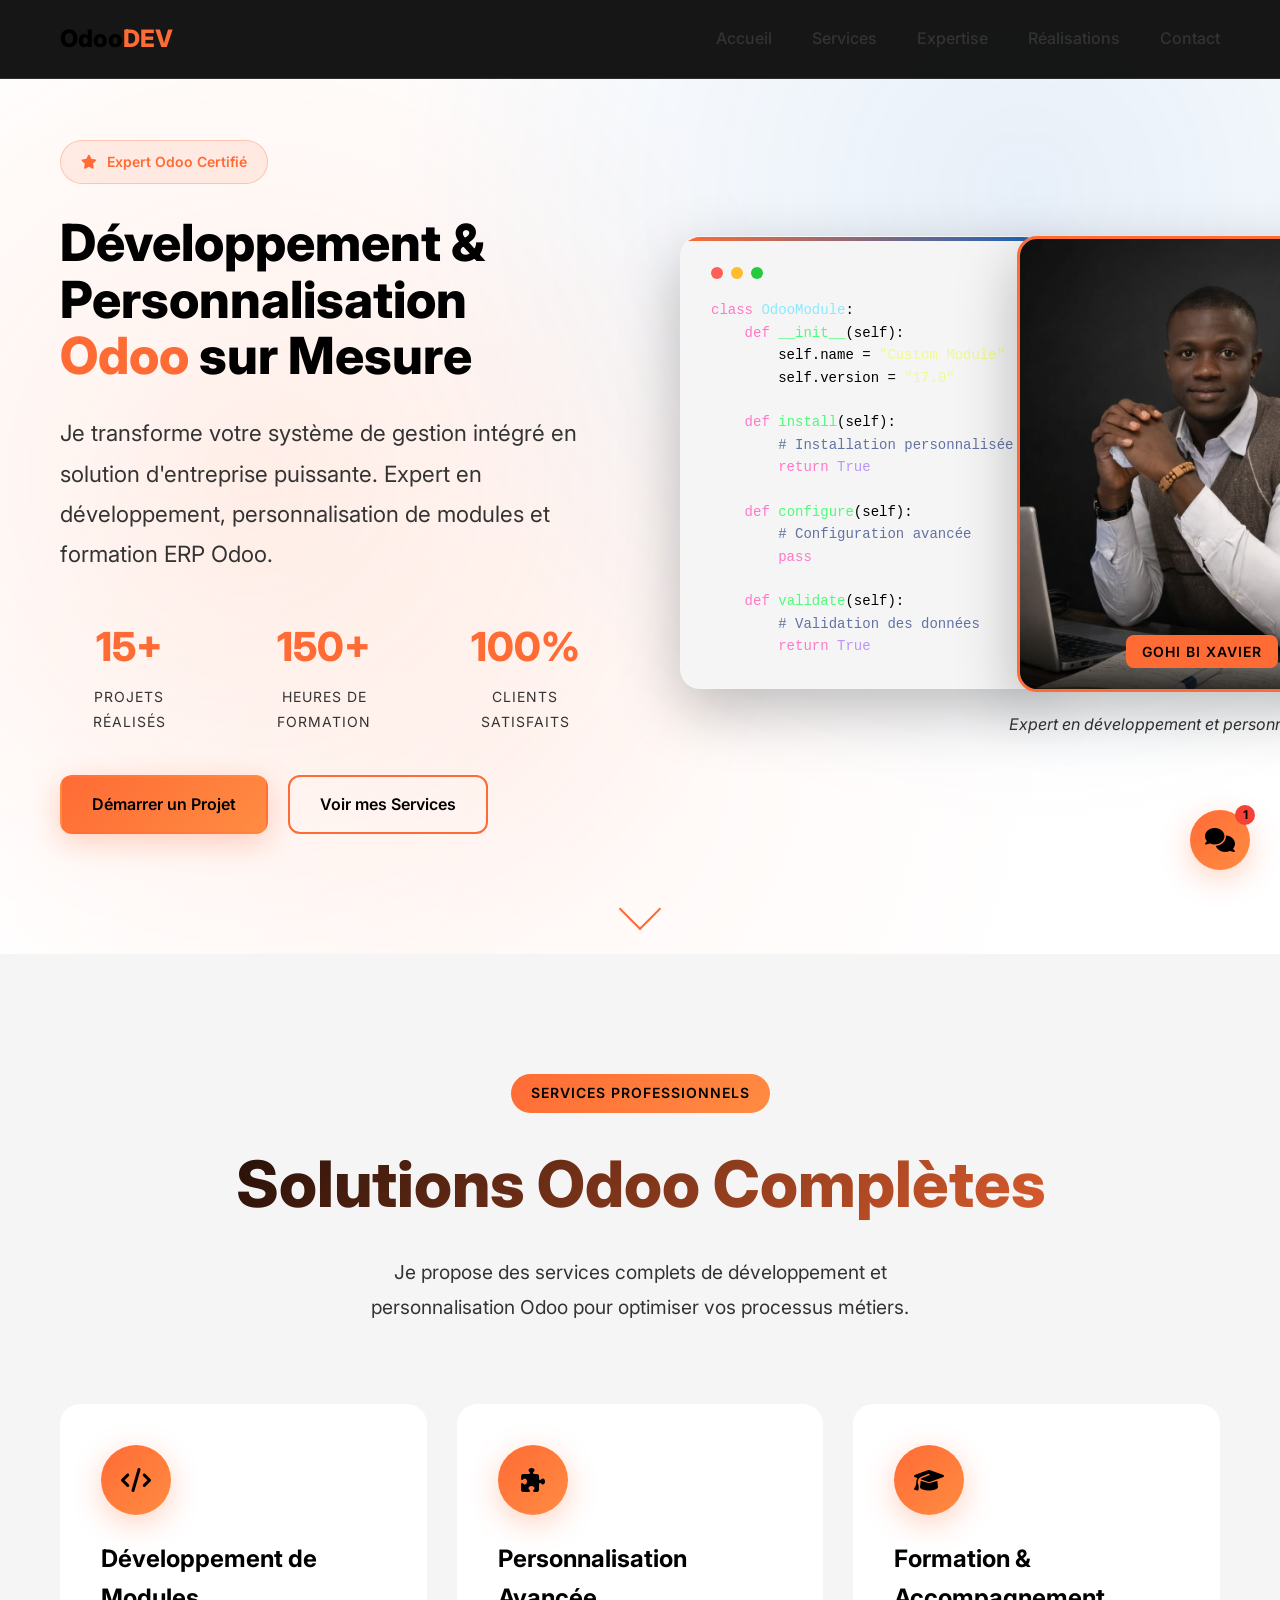
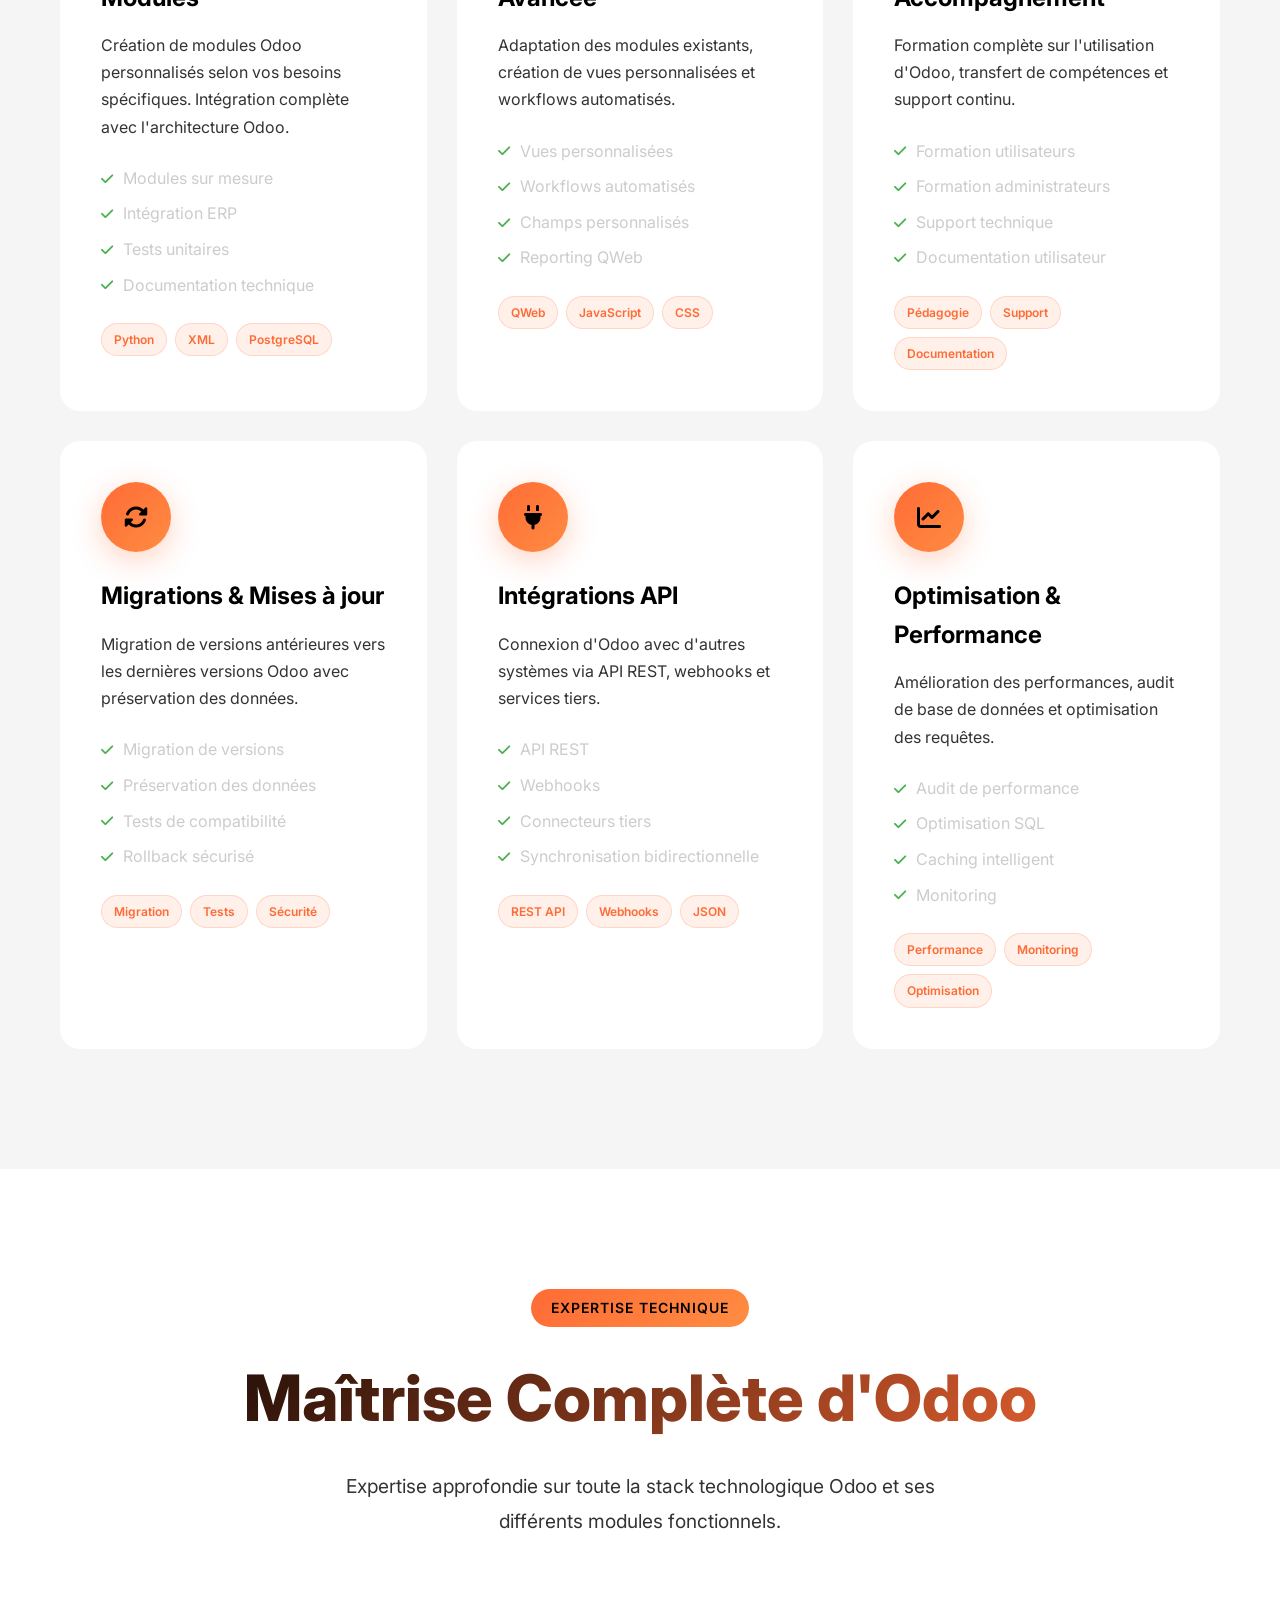
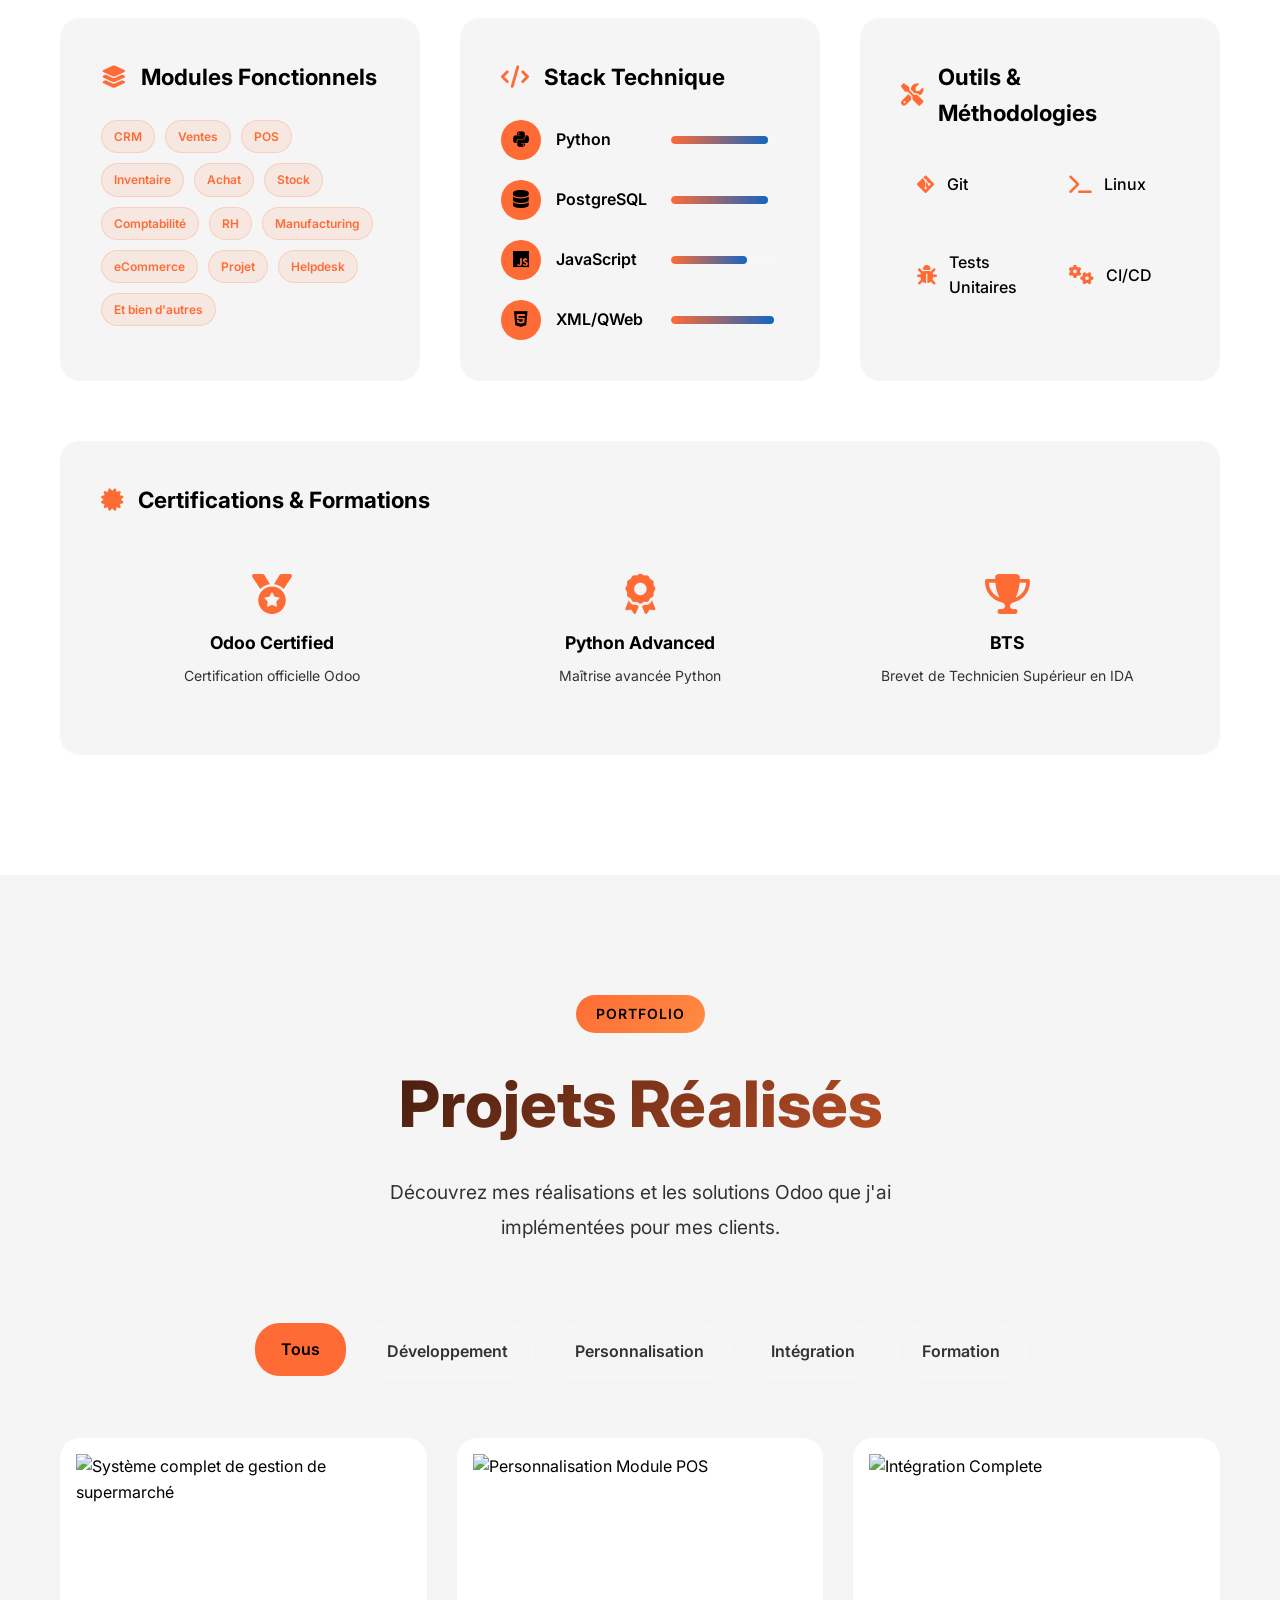
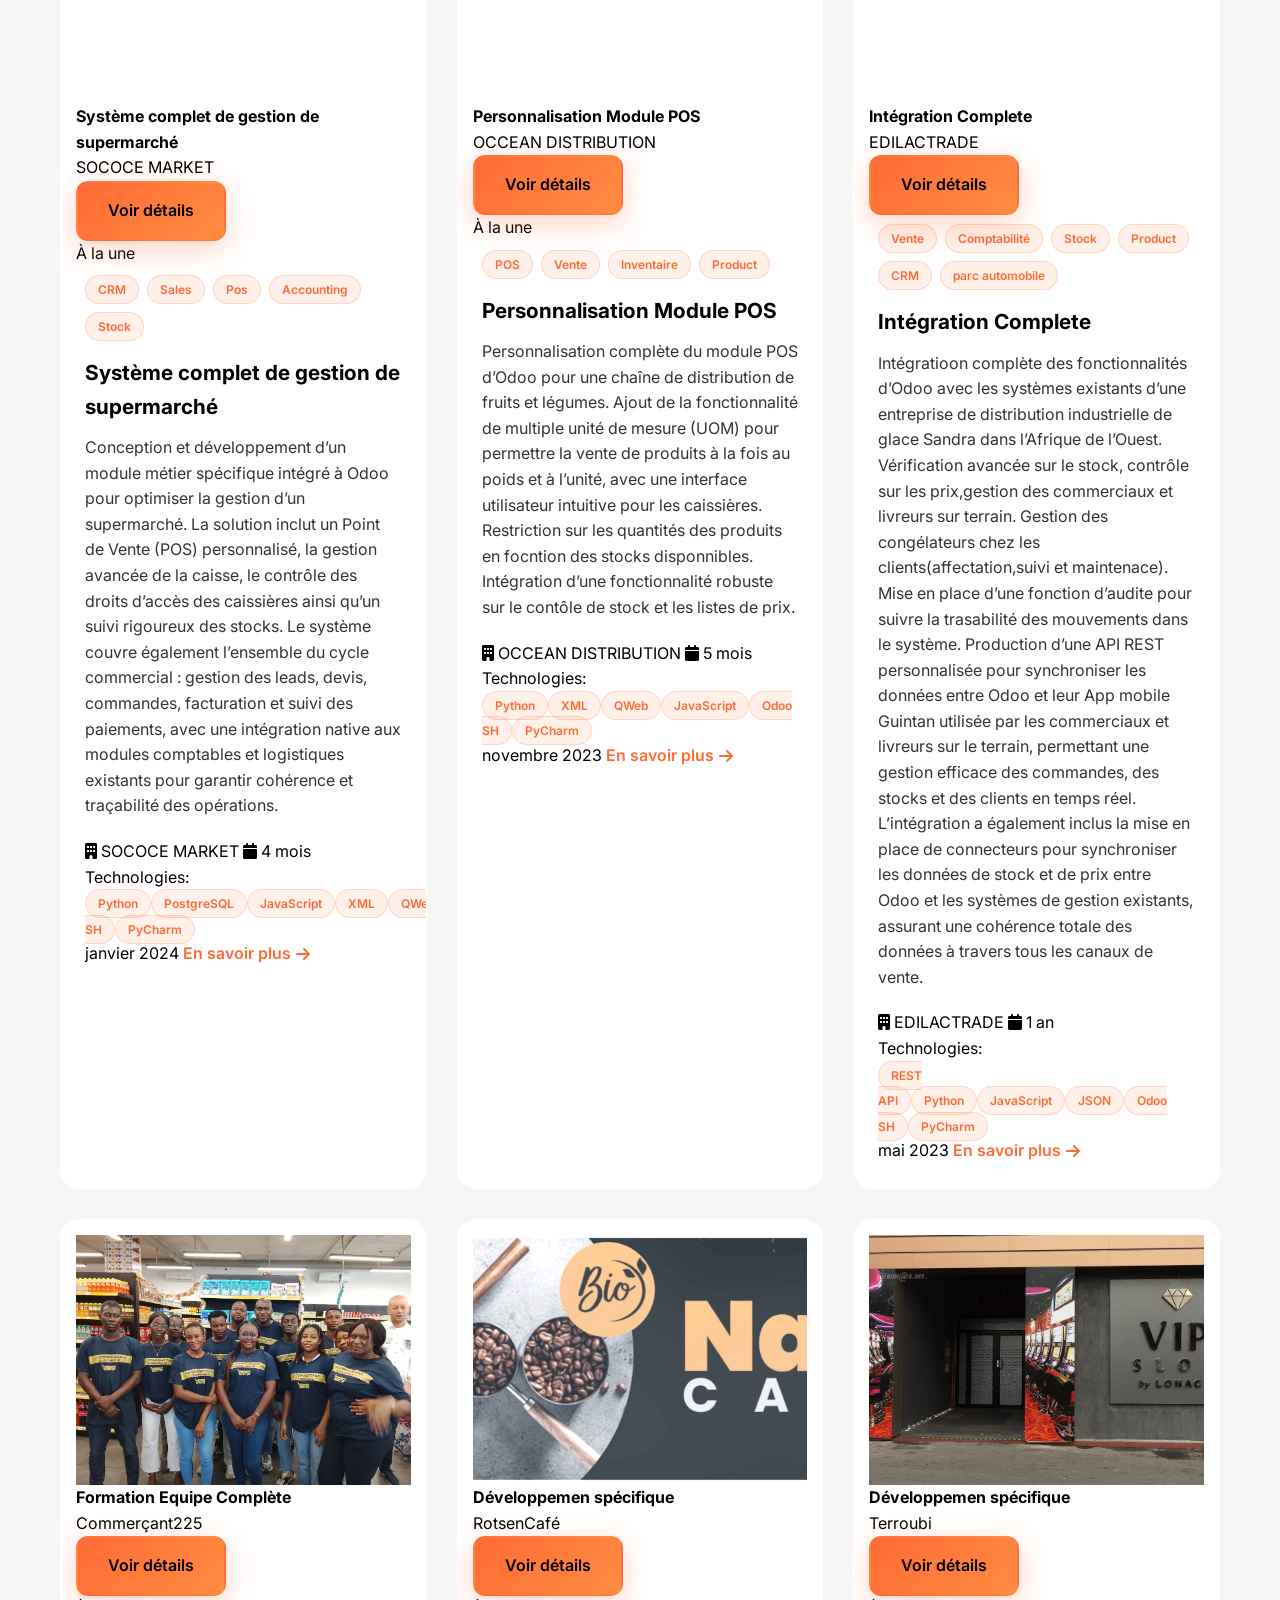
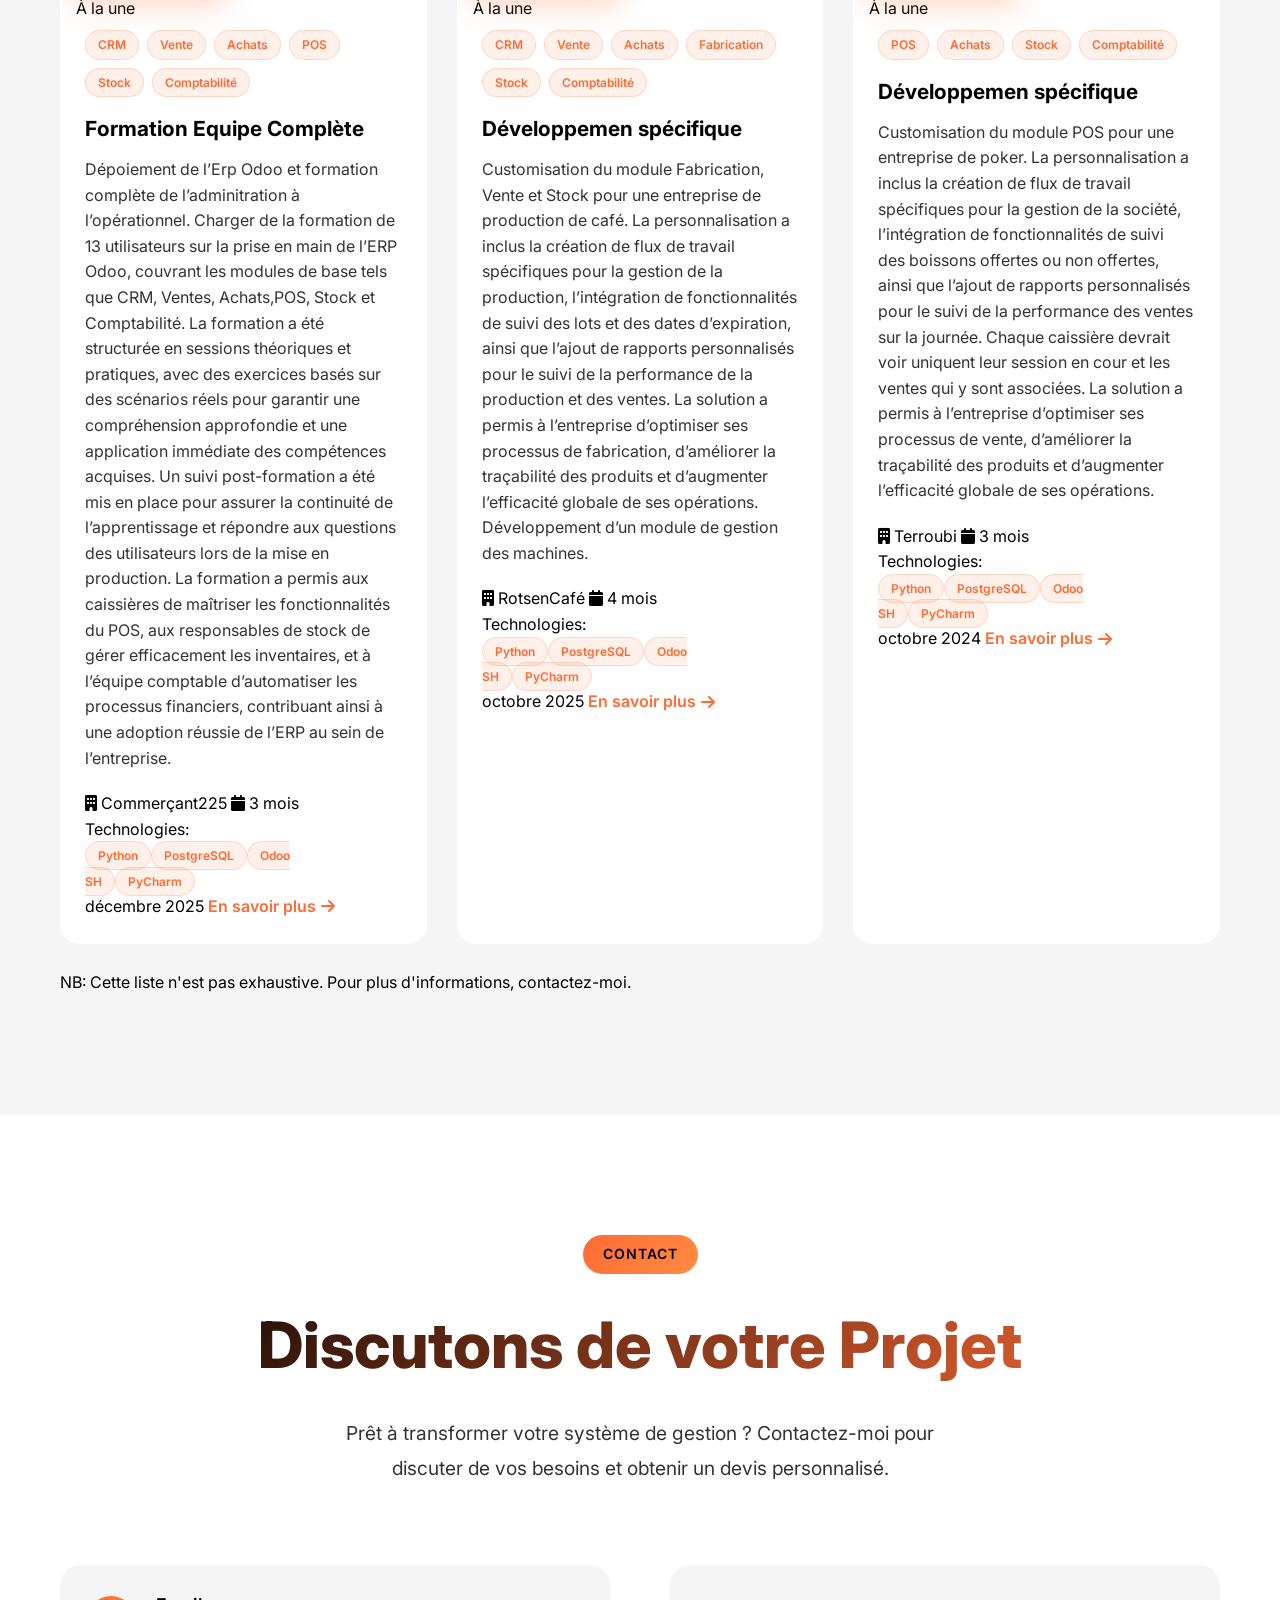
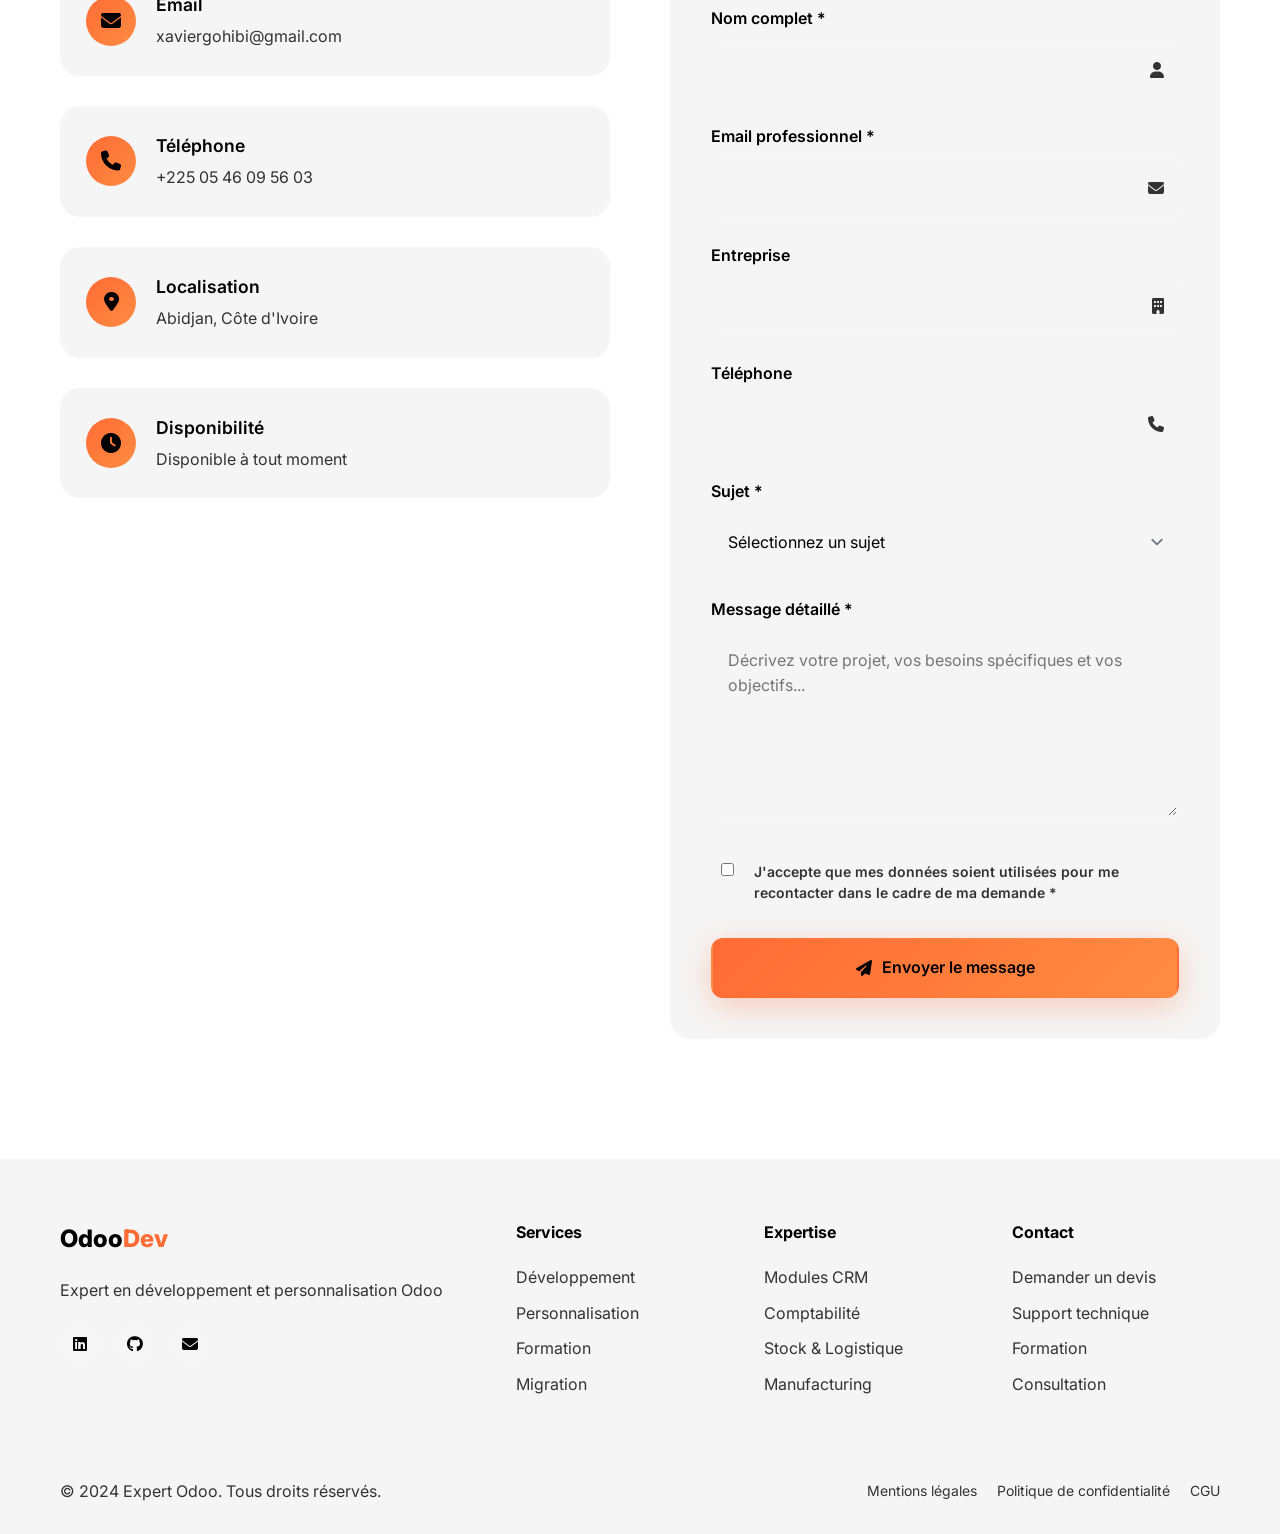
==== index.html @ 455f4dcf "dépôt" ====
<!DOCTYPE html>
<html lang="fr">
<head>
    <meta charset="UTF-8">
    <meta name="viewport" content="width=device-width, initial-scale=1.0">
    <title>Expert Odoo - Développement & Formation ERP</title>
    <meta name="description" content="Expert développement Odoo, personnalisation de modules, formation ERP. Solutions sur mesure pour optimiser votre système de gestion intégré.">
    <meta name="keywords" content="Odoo, ERP, développement, personnalisation, formation, consultant Odoo">
    <meta name="author" content="Votre Nom - Expert Odoo">
   
    
    <!-- Open Graph Meta Tags -->
    <meta property="og:title" content="Expert Odoo - Développement & Formation ERP">
    <meta property="og:description" content="Solutions Odoo sur mesure : développement, personnalisation et formation ERP">
    <meta property="og:type" content="website">
    
    <!-- Fonts -->
    <link href="https://fonts.googleapis.com/css2?family=Inter:wght@300;400;500;600;700;800&display=swap" rel="stylesheet">
    <link rel="stylesheet" href="https://cdnjs.cloudflare.com/ajax/libs/font-awesome/6.4.0/css/all.min.css">
    
    <!-- CSS -->
    <link rel="stylesheet" href="css/style.css">
    <link rel="stylesheet" href="css/responsive.css">
</head>
<body>
    <!-- Navigation -->
    <nav class="navbar" id="navbar">
        <div class="nav-container">
            <div class="nav-logo">
                <h2>Odoo<span class="highlight">DEV</span></h2>
            </div>
            <div class="nav-menu" id="nav-menu">
                <a href="#accueil" class="nav-link">Accueil</a>
                <a href="#services" class="nav-link">Services</a>
                <a href="#expertise" class="nav-link">Expertise</a>
                <a href="#portfolio" class="nav-link">Réalisations</a>
                <a href="#contact" class="nav-link">Contact</a>
            </div>
            <div class="nav-toggle" id="nav-toggle">
                <span class="bar"></span>
                <span class="bar"></span>
                <span class="bar"></span>
            </div>
        </div>
    </nav>

    <!-- Hero Section -->
    <section id="accueil" class="hero">
        <div class="hero-container">
            <div class="hero-content">
                <div class="hero-badge">
                    <i class="fas fa-star"></i>
                    <span>Expert Odoo Certifié</span>
                </div>
                <h1 class="hero-title">
                    Développement & Personnalisation
                    <span class="highlight">Odoo</span> sur Mesure
                </h1>
                <p class="hero-description">
                    Je transforme votre système de gestion intégré en solution d'entreprise puissante. 
                    Expert en développement, personnalisation de modules et formation ERP Odoo.
                </p>
                <div class="hero-stats">
                    <div class="stat">
                        <span class="stat-number">15+</span>
                        <span class="stat-label">Projets Réalisés</span>
                    </div>
                    <div class="stat">
                        <span class="stat-number">150+</span>
                        <span class="stat-label">Heures de Formation</span>
                    </div>
                    <div class="stat">
                        <span class="stat-number">100%</span>
                        <span class="stat-label">Clients Satisfaits</span>
                    </div>
                </div>
                <div class="hero-buttons">
                    <a href="#contact" class="btn btn-primary">Démarrer un Projet</a>
                    <a href="#services" class="btn btn-secondary">Voir mes Services</a>
                </div>
            </div>
            <div class="hero-visual">
                <div class="code-photo-container">
                    <!-- Bloc de code original -->
                    <div class="code-animation">
                        <div class="code-block">
                            <div class="code-header">
                                <span class="code-dot red"></span>
                                <span class="code-dot yellow"></span>
                                <span class="code-dot green"></span>
                            </div>
                            <div class="code-content">
                                <pre><code><span class="code-keyword">class</span> <span class="code-class">OdooModule</span>:
    <span class="code-keyword">def</span> <span class="code-function">__init__</span>(self):
        self.name = <span class="code-string">"Custom Module"</span>
        self.version = <span class="code-string">"17.0"</span>
    
    <span class="code-keyword">def</span> <span class="code-function">install</span>(self):
        <span class="code-comment"># Installation personnalisée</span>
        <span class="code-keyword">return</span> <span class="code-boolean">True</span>
    
    <span class="code-keyword">def</span> <span class="code-function">configure</span>(self):
        <span class="code-comment"># Configuration avancée</span>
        <span class="code-keyword">pass</span>
    
    <span class="code-keyword">def</span> <span class="code-function">validate</span>(self):
        <span class="code-comment"># Validation des données</span>
        <span class="code-keyword">return</span> <span class="code-boolean">True</span></code></pre>
                            </div>
                        </div>
                    </div>
                    
                    <!-- Photo de profil à côté -->
                    <div class="profile-photo-container">
                        <div class="profile-photo">
                            <img src="images/image_acceuil.jpeg" alt="Photo de Profil" class="profile-image">
                            <!--<iframe src="images/KD.jpg" class="profile-image" frameborder="0"></iframe> -->
                            <div class="photo-overlay">
                                <span class="photo-badge">GOHI BI XAVIER</span>
                            </div>
                        </div>
                        <div class="photo-caption">
                            <p>Expert en développement et personnalisation Odoo</p>
                        </div>
                    </div>
                </div>
            </div>
        </div>
        <div class="scroll-indicator">
            <div class="scroll-arrow"></div>
        </div>
    </section>

    <!-- Services Section -->
    <section id="services" class="services">
        <div class="container">
            <div class="section-header">
                <span class="section-badge">Services Professionnels</span>
                <h2 class="section-title">Solutions Odoo Complètes</h2>
                <p class="section-description">
                    Je propose des services complets de développement et personnalisation Odoo 
                    pour optimiser vos processus métiers.
                </p>
            </div>
            <div class="services-grid">
                <div class="service-card">
                    <div class="service-icon">
                        <i class="fas fa-code"></i>
                    </div>
                    <h3>Développement de Modules</h3>
                    <p>Création de modules Odoo personnalisés selon vos besoins spécifiques. Intégration complète avec l'architecture Odoo.</p>
                    <ul class="service-features">
                        <li><i class="fas fa-check"></i>Modules sur mesure</li>
                        <li><i class="fas fa-check"></i>Intégration ERP</li>
                        <li><i class="fas fa-check"></i>Tests unitaires</li>
                        <li><i class="fas fa-check"></i>Documentation technique</li>
                    </ul>
                    <div class="service-tech">
                        <span class="tech-tag">Python</span>
                        <span class="tech-tag">XML</span>
                        <span class="tech-tag">PostgreSQL</span>
                    </div>
                </div>

                <div class="service-card">
                    <div class="service-icon">
                        <i class="fas fa-puzzle-piece"></i>
                    </div>
                    <h3>Personnalisation Avancée</h3>
                    <p>Adaptation des modules existants, création de vues personnalisées et workflows automatisés.</p>
                    <ul class="service-features">
                        <li><i class="fas fa-check"></i>Vues personnalisées</li>
                        <li><i class="fas fa-check"></i>Workflows automatisés</li>
                        <li><i class="fas fa-check"></i>Champs personnalisés</li>
                        <li><i class="fas fa-check"></i>Reporting QWeb</li>
                    </ul>
                    <div class="service-tech">
                        <span class="tech-tag">QWeb</span>
                        <span class="tech-tag">JavaScript</span>
                        <span class="tech-tag">CSS</span>
                    </div>
                </div>

                <div class="service-card">
                    <div class="service-icon">
                        <i class="fas fa-graduation-cap"></i>
                    </div>
                    <h3>Formation & Accompagnement</h3>
                    <p>Formation complète sur l'utilisation d'Odoo, transfert de compétences et support continu.</p>
                    <ul class="service-features">
                        <li><i class="fas fa-check"></i>Formation utilisateurs</li>
                        <li><i class="fas fa-check"></i>Formation administrateurs</li>
                        <li><i class="fas fa-check"></i>Support technique</li>
                        <li><i class="fas fa-check"></i>Documentation utilisateur</li>
                    </ul>
                    <div class="service-tech">
                        <span class="tech-tag">Pédagogie</span>
                        <span class="tech-tag">Support</span>
                        <span class="tech-tag">Documentation</span>
                    </div>
                </div>

                <div class="service-card">
                    <div class="service-icon">
                        <i class="fas fa-sync-alt"></i>
                    </div>
                    <h3>Migrations & Mises à jour</h3>
                    <p>Migration de versions antérieures vers les dernières versions Odoo avec préservation des données.</p>
                    <ul class="service-features">
                        <li><i class="fas fa-check"></i>Migration de versions</li>
                        <li><i class="fas fa-check"></i>Préservation des données</li>
                        <li><i class="fas fa-check"></i>Tests de compatibilité</li>
                        <li><i class="fas fa-check"></i>Rollback sécurisé</li>
                    </ul>
                    <div class="service-tech">
                        <span class="tech-tag">Migration</span>
                        <span class="tech-tag">Tests</span>
                        <span class="tech-tag">Sécurité</span>
                    </div>
                </div>

                <div class="service-card">
                    <div class="service-icon">
                        <i class="fas fa-plug"></i>
                    </div>
                    <h3>Intégrations API</h3>
                    <p>Connexion d'Odoo avec d'autres systèmes via API REST, webhooks et services tiers.</p>
                    <ul class="service-features">
                        <li><i class="fas fa-check"></i>API REST</li>
                        <li><i class="fas fa-check"></i>Webhooks</li>
                        <li><i class="fas fa-check"></i>Connecteurs tiers</li>
                        <li><i class="fas fa-check"></i>Synchronisation bidirectionnelle</li>
                    </ul>
                    <div class="service-tech">
                        <span class="tech-tag">REST API</span>
                        <span class="tech-tag">Webhooks</span>
                        <span class="tech-tag">JSON</span>
                    </div>
                </div>

                <div class="service-card">
                    <div class="service-icon">
                        <i class="fas fa-chart-line"></i>
                    </div>
                    <h3>Optimisation & Performance</h3>
                    <p>Amélioration des performances, audit de base de données et optimisation des requêtes.</p>
                    <ul class="service-features">
                        <li><i class="fas fa-check"></i>Audit de performance</li>
                        <li><i class="fas fa-check"></i>Optimisation SQL</li>
                        <li><i class="fas fa-check"></i>Caching intelligent</li>
                        <li><i class="fas fa-check"></i>Monitoring</li>
                    </ul>
                    <div class="service-tech">
                        <span class="tech-tag">Performance</span>
                        <span class="tech-tag">Monitoring</span>
                        <span class="tech-tag">Optimisation</span>
                    </div>
                </div>
            </div>
        </div>
    </section>

    <!-- Expertise Section -->
    <section id="expertise" class="expertise">
        <div class="container">
            <div class="section-header">
                <span class="section-badge">Expertise Technique</span>
                <h2 class="section-title">Maîtrise Complète d'Odoo</h2>
                <p class="section-description">
                    Expertise approfondie sur toute la stack technologique Odoo 
                    et ses différents modules fonctionnels.
                </p>
            </div>
            <div class="expertise-content">
                <div class="expertise-categories">
                    <div class="expertise-category">
                        <h3><i class="fas fa-layer-group"></i> Modules Fonctionnels</h3>
                        <div class="module-tags">
                            <span class="module-tag">CRM</span>
                            <span class="module-tag">Ventes</span>
                            <spaan class="module-tag">POS</spaan>
                            <spaan class="module-tag">Inventaire</spaan>
                            <span class="module-tag">Achat</span>
                            <span class="module-tag">Stock</span>
                            <span class="module-tag">Comptabilité</span>
                            <span class="module-tag">RH</span>
                            <span class="module-tag">Manufacturing</span>
                            <span class="module-tag">eCommerce</span>
                            <span class="module-tag">Projet</span>
                            <span class="module-tag">Helpdesk</span>
                            <span class="module-tag">Et bien d'autres</span>
                        </div>
                    </div>

                    <div class="expertise-category">
                        <h3><i class="fas fa-code"></i> Stack Technique</h3>
                        <div class="tech-grid">
                            <div class="tech-item">
                                <i class="fab fa-python"></i>
                                <span>Python</span>
                                <div class="skill-bar">
                                    <div class="skill-progress" style="width: 90%"></div>
                                </div>
                            </div>
                            <div class="tech-item">
                                <i class="fas fa-database"></i>
                                <span>PostgreSQL</span>
                                <div class="skill-bar">
                                    <div class="skill-progress" style="width: 90%"></div>
                                </div>
                            </div>
                            <div class="tech-item">
                                <i class="fab fa-js"></i>
                                <span>JavaScript</span>
                                <div class="skill-bar">
                                    <div class="skill-progress" style="width: 70%"></div>
                                </div>
                            </div>
                            <div class="tech-item">
                                <i class="fab fa-html5"></i>
                                <span>XML/QWeb</span>
                                <div class="skill-bar">
                                    <div class="skill-progress" style="width: 95%"></div>
                                </div>
                            </div>
                        </div>
                    </div>

                    <div class="expertise-category">
                        <h3><i class="fas fa-tools"></i> Outils & Méthodologies</h3>
                        <div class="tools-grid">
                            <div class="tool-item">
                                <i class="fab fa-git-alt"></i>
                                <span>Git</span>
                            </div>
                            <div class="tool-item">
                                <i class="fas fa-terminal"></i>
                                <span>Linux</span>
                            </div>
                            <div class="tool-item">
                                <i class="fas fa-bug"></i>
                                <span>Tests Unitaires</span>
                            </div>
                            <div class="tool-item">
                                <i class="fas fa-cogs"></i>
                                <span>CI/CD</span>
                            </div>
                        </div>
                    </div>
                </div>

                <div class="certifications">
                    <h3><i class="fas fa-certificate"></i> Certifications & Formations</h3>
                    <div class="cert-grid">
                        <div class="cert-item">
                            <i class="fas fa-medal"></i>
                            <h4>Odoo Certified</h4>
                            <p>Certification officielle Odoo</p>
                        </div>
                        <div class="cert-item">
                            <i class="fas fa-award"></i>
                            <h4>Python Advanced</h4>
                            <p>Maîtrise avancée Python</p>
                        </div>
                        <div class="cert-item">
                            <i class="fas fa-trophy"></i>
                            <h4>BTS</h4>
                            <p>Brevet de Technicien Supérieur en IDA</p>
                        </div>
                    </div>
                </div>
            </div>
        </div>
    </section>

    <!-- Portfolio Section -->
    <section id="portfolio" class="portfolio">
        <div class="container">
            <div class="section-header">
                <span class="section-badge">Portfolio</span>
                <h2 class="section-title">Projets Réalisés</h2>
                <p class="section-description">
                    Découvrez mes réalisations et les solutions Odoo que j'ai 
                    implémentées pour mes clients.
                </p>
            </div>
            <div class="portfolio-filters">
                <button class="filter-btn active" data-filter="all">Tous</button>
                <button class="filter-btn" data-filter="development">Développement</button>
                <button class="filter-btn" data-filter="customization">Personnalisation</button>
                <button class="filter-btn" data-filter="integration">Intégration</button>
                <button class="filter-btn" data-filter="training">Formation</button>
            </div>
            <div class="portfolio-grid" id="portfolio-grid">
                <!-- Portfolio items will be populated by JavaScript -->
            </div> <br>
            <span >NB: Cette liste n'est pas exhaustive. Pour plus d'informations, contactez-moi.</span>
        </div>
        
    </section>

    <!-- Contact Section -->
    <section id="contact" class="contact">
        <div class="container">
            <div class="section-header">
                <span class="section-badge">Contact</span>
                <h2 class="section-title">Discutons de votre Projet</h2>
                <p class="section-description">
                    Prêt à transformer votre système de gestion ? Contactez-moi pour 
                    discuter de vos besoins et obtenir un devis personnalisé.
                </p>
            </div>
            <div class="contact-content">
                <div class="contact-info">
                    <div class="contact-item">
                        <div class="contact-icon">
                            <i class="fas fa-envelope"></i>
                        </div>
                        <div class="contact-details">
                            <h3>Email</h3>
                            <p>xaviergohibi@gmail.com</p>
                        </div>
                    </div>
                    <div class="contact-item">
                        <div class="contact-icon">
                            <i class="fas fa-phone"></i>
                        </div>
                        <div class="contact-details">
                            <h3>Téléphone</h3>
                            <p>+225 05 46 09 56 03</p>
                        </div>
                    </div>
                    <div class="contact-item">
                        <div class="contact-icon">
                            <i class="fas fa-map-marker-alt"></i>
                        </div>
                        <div class="contact-details">
                            <h3>Localisation</h3>
                            <p>Abidjan, Côte d'Ivoire</p>
                        </div>
                    </div>
                    <div class="contact-item">
                        <div class="contact-icon">
                            <i class="fas fa-clock"></i>
                        </div>
                        <div class="contact-details">
                            <h3>Disponibilité</h3>
                            <p>Disponible à tout moment</p>
                        </div>
                    </div>
                </div>
                <form class="contact-form" id="contact-form" >
                    <input type="hidden" name="access_key" value="84d40f6d-2b4d-42a9-953c-82431c3fdbb4">
                    <!-- Anti-spam (honeypot) -->
                    <!-- <input type="checkbox" name="botcheck" class="hidden" style="display: none;">
                    <input type="hidden" name="honeypot" style="display: none;"> -->
                    
                    <!-- Redirection après envoi (optionnel) -->
                    <!-- <input type="hidden" name="redirect" value="http://127.0.0.1:5500/portfolio_odoo_dev/index.html#"> -->
                    
                    <!-- Pour recevoir une copie (optionnel) -->
                    <!-- <input type="hidden" name="cc" value="xaviergohibi@gmail.com"> -->
                    
                    <!-- Pour avoir un reply-to avec l'email du contact -->
                    <input type="hidden" name="replyto" value="email">
                    <div class="form-group">
                        <label for="name">Nom complet *</label>
                        <input type="text" id="name" name="name" required>
                    </div>
                    <div class="form-group">
                        <label for="email">Email professionnel *</label>
                        <input type="email" id="email" name="email" required>
                    </div>
                    <div class="form-group">
                        <label for="company">Entreprise</label>
                        <input type="text" id="company" name="company">
                    </div>
                    <div class="form-group">
                        <label for="phone">Téléphone</label>
                        <input type="tel" id="phone" name="phone">
                    </div>
                    <div class="form-group">
                        <label for="subject">Sujet *</label>
                        <select id="subject" name="subject" required>
                            <option value="">Sélectionnez un sujet</option>
                            <option value="development">Développement de module</option>
                            <option value="customization">Personnalisation</option>
                            <option value="training">Formation</option>
                            <option value="consultation">Consultation</option>
                            <option value="other">Autre</option>
                        </select>
                    </div>
                    <div class="form-group full-width">
                        <label for="message">Message détaillé *</label>
                        <textarea id="message" name="message" rows="6" required placeholder="Décrivez votre projet, vos besoins spécifiques et vos objectifs..."></textarea>
                    </div>
                    <div class="form-group full-width">
                        <label class="checkbox-container">
                            <input type="checkbox" id="consent" name="consent" required>
                            <span class="checkmark"></span>
                            J'accepte que mes données soient utilisées pour me recontacter dans le cadre de ma demande *
                        </label>
                    </div>
                    <button type="submit" class="btn btn-primary btn-full">
                        <i class="fas fa-paper-plane"></i>
                        Envoyer le message
                    </button>
                </form>
            </div>
        </div>
    </section>

    <!-- Footer -->
    <footer class="footer">
        <div class="container">
            <div class="footer-content">
                <div class="footer-section">
                    <div class="footer-logo">
                        <h3>Odoo<span class="highlight">Dev</span></h3>
                        <p>Expert en développement et personnalisation Odoo</p>
                    </div>
                    <div class="social-links">
                        <a href="https://www.linkedin.com/feed/" class="social-link" aria-label="LinkedIn">
                            <i class="fab fa-linkedin"></i>
                        </a>
                        <a href="#" class="social-link" aria-label="GitHub">
                            <i class="fab fa-github"></i>
                        </a>
                        <a href="mailto:xaviergohibi@gmail.com" class="social-link" aria-label="Email">
                            <i class="fas fa-envelope"></i>
                        </a>
                    </div>
                </div>
                <div class="footer-section">
                    <h4>Services</h4>
                    <ul class="footer-links">
                        <li><a href="#services">Développement</a></li>
                        <li><a href="#services">Personnalisation</a></li>
                        <li><a href="#services">Formation</a></li>
                        <li><a href="#services">Migration</a></li>
                    </ul>
                </div>
                <div class="footer-section">
                    <h4>Expertise</h4>
                    <ul class="footer-links">
                        <li><a href="#expertise">Modules CRM</a></li>
                        <li><a href="#expertise">Comptabilité</a></li>
                        <li><a href="#expertise">Stock & Logistique</a></li>
                        <li><a href="#expertise">Manufacturing</a></li>
                    </ul>
                </div>
                <div class="footer-section">
                    <h4>Contact</h4>
                    <ul class="footer-links">
                        <li><a href="#contact">Demander un devis</a></li>
                        <li><a href="#contact">Support technique</a></li>
                        <li><a href="#contact">Formation</a></li>
                        <li><a href="#contact">Consultation</a></li>
                    </ul>
                </div>
            </div>
            <div class="footer-bottom">
                <p>&copy; 2024 Expert Odoo. Tous droits réservés.</p>
                <div class="footer-bottom-links">
                    <a href="#">Mentions légales</a>
                    <a href="#">Politique de confidentialité</a>
                    <a href="#">CGU</a>
                </div>
            </div>
        </div>
    </footer>

    <!-- Chat Widget -->
    <!-- ===== Chat Widget ===== -->
    <div class="chat-widget" id="chat-widget">
        <div class="chat-button" id="chat-button">
            <i class="fas fa-comments"></i>
            <span class="chat-notification" id="chat-notification">1</span>
        </div>
        <div class="chat-window" id="chat-window">
            <div class="chat-header">
                <div class="chat-title">
                    <i class="fas fa-headset"></i>
                    <div>
                        <h4>Expert Odoo</h4>
                        <span>En ligne</span>
                    </div>
                </div>
                <button class="chat-close" id="chat-close">
                    <i class="fas fa-times"></i>
                </button>
            </div>
            <div class="chat-body" id="chat-body">
                <div class="chat-message chat-message-bot">
                    <div class="message-avatar">
                        <i class="fas fa-robot"></i>
                    </div>
                    <div class="message-content">
                        <p>Bonjour ! 👋 Je suis Expert Odoo. Comment puis-je vous aider aujourd'hui ?</p>
                        <span class="message-time">Maintenant</span>
                    </div>
                </div>
            </div>
            <div class="chat-input-container">
                <input type="text" class="chat-input" id="chat-input" placeholder="Tapez votre message...">
                <button class="chat-send" id="chat-send">
                    <i class="fas fa-paper-plane"></i>
                </button>
            </div>
        </div>
    </div>

    <!-- ===== Project Modal ===== -->
    <div class="modal" id="project-modal">
        <div class="modal-overlay"></div>
        <div class="modal-content">
            <button class="modal-close" aria-label="Fermer">
                <i class="fas fa-times"></i>
            </button>
            <div class="modal-body">
                <!-- Content will be populated by JavaScript -->
            </div>
        </div>
    </div>

   
    

    <!-- Back to Top Button -->
    <button class="back-to-top" id="back-to-top" aria-label="Retour en haut">
        <i class="fas fa-arrow-up"></i>
    </button>

    <!-- JavaScript -->
     <script src="js/utils.js"></script>
     <script src="js/portfolio.js"></script>
     <script src="js/contact.js"></script>
     <script src="js/chat.js"></script>
</body>
</html>
---- css/style.css ----
/* ===================================
   VARIABLES & ROOT
   =================================== */

:root {
    /* Palette de couleurs demandée */
    --primary-black: #0a0a0a;
    --secondary-black: #1a1a1a;
    --tertiary-black: #2a2a2a;
    --dark-gray: #333333;
    --medium-gray: #666666;
    --light-gray: #999999;
    --lighter-gray: #cccccc;
    --white: #ffffff;
    --off-white: #f8f9fa;
    
    /* Couleurs d'accent */
    --primary-orange: #ff6b35;
    --secondary-orange: #ff8c42;
    --accent-orange: #ffa726;
    --dark-orange: #e65100;
    
    --primary-blue: #1565c0;
    --secondary-blue: #1976d2;
    --accent-blue: #2196f3;
    --dark-blue: #0d47a1;
    
    /* Couleurs fonctionnelles */
    --success: #4caf50;
    --warning: #ff9800;
    --error: #f44336;
    --info: #2196f3;
    
    /* Typographie */
    --font-primary: 'Inter', -apple-system, BlinkMacSystemFont, 'Segoe UI', Roboto, sans-serif;
    --font-mono: 'Fira Code', 'Monaco', 'Consolas', monospace;
    
    /* Dimensions */
    --container-max-width: 1200px;
    --section-padding: 120px;
    --section-padding-mobile: 80px;
    --border-radius: 12px;
    --border-radius-small: 8px;
    --border-radius-large: 20px;
    
    /* Ombres */
    --shadow-light: 0 2px 10px rgba(0, 0, 0, 0.1);
    --shadow-medium: 0 8px 30px rgba(0, 0, 0, 0.15);
    --shadow-heavy: 0 20px 60px rgba(0, 0, 0, 0.25);
    --shadow-orange: 0 8px 30px rgba(255, 107, 53, 0.3);
    --shadow-blue: 0 8px 30px rgba(21, 101, 192, 0.3);
    
    /* Transitions */
    --transition-fast: all 0.3s cubic-bezier(0.4, 0, 0.2, 1);
    --transition-medium: all 0.5s cubic-bezier(0.4, 0, 0.2, 1);
    --transition-slow: all 0.8s cubic-bezier(0.4, 0, 0.2, 1);
    
    /* Z-index */
    --z-dropdown: 1000;
    --z-sticky: 1020;
    --z-fixed: 1030;
    --z-modal-backdrop: 1040;
    --z-modal: 1050;
    --z-popover: 1060;
    --z-tooltip: 1070;
}

/* ===================================
   RESET & BASE
   =================================== */

* {
    margin: 0;
    padding: 0;
    box-sizing: border-box;
}

html {
    scroll-behavior: smooth;
    font-size: 16px;
}

body {
    font-family: var(--font-primary);
    background-color: var(--primary-black);
    color: var(--white);
    line-height: 1.6;
    overflow-x: hidden;
    overflow: scroll;
}

/* Suppression des décorations de liens */
a {
    text-decoration: none;
    color: inherit;
    transition: var(--transition-fast);
}

a:hover {
    color: var(--primary-orange);
}

/* Suppression des puces */
ul, ol {
    list-style: none;
}

/* Amélioration des images */
img {
    max-width: 100%;
    height: auto;
    display: block;
}

/* Amélioration des formulaires */
input, textarea, select, button {
    font-family: inherit;
    font-size: inherit;
    line-height: inherit;
    border: none;
    outline: none;
    background: none;
}

button {
    cursor: pointer;
    transition: var(--transition-fast);
}

/* Suppression du contour de focus par défaut */
:focus {
    outline: 2px solid var(--primary-orange);
    outline-offset: 2px;
}

/* ===================================
   UTILITAIRES
   =================================== */

.container {
    max-width: var(--container-max-width);
    margin: 0 auto;
    padding: 0 20px;
}

.section-header {
    text-align: center;
    margin-bottom: 80px;
}

.section-badge {
    display: inline-block;
    background: linear-gradient(135deg, var(--primary-orange), var(--secondary-orange));
    color: var(--white);
    padding: 8px 20px;
    border-radius: 25px;
    font-size: 14px;
    font-weight: 600;
    text-transform: uppercase;
    letter-spacing: 1px;
    margin-bottom: 20px;
}

.section-title {
    font-size: clamp(2.5rem, 5vw, 4rem);
    font-weight: 800;
    margin-bottom: 20px;
    background: linear-gradient(135deg, var(--white) 0%, var(--primary-orange) 100%);
    -webkit-background-clip: text;
    -webkit-text-fill-color: transparent;
    background-clip: text;
}

.section-description {
    font-size: 1.2rem;
    color: var(--light-gray);
    max-width: 600px;
    margin: 0 auto;
    line-height: 1.8;
}

.highlight {
    color: var(--primary-orange);
}

.btn {
    display: inline-flex;
    align-items: center;
    gap: 10px;
    padding: 15px 30px;
    border-radius: var(--border-radius);
    font-weight: 600;
    font-size: 16px;
    text-align: center;
    transition: var(--transition-fast);
    border: 2px solid transparent;
    position: relative;
    overflow: hidden;
}

.btn-primary {
    background: linear-gradient(135deg, var(--primary-orange), var(--secondary-orange));
    color: var(--white);
    box-shadow: var(--shadow-orange);
}

.btn-primary:hover {
    transform: translateY(-2px);
    box-shadow: 0 12px 40px rgba(255, 107, 53, 0.4);
}

.btn-secondary {
    background: transparent;
    color: var(--white);
    border-color: var(--primary-orange);
}

.btn-secondary:hover {
    background: var(--primary-orange);
    color: var(--white);
    transform: translateY(-2px);
}

.btn-full {
    width: 100%;
    justify-content: center;
}

/* ===================================
   NAVIGATION
   =================================== */

.navbar {
    position: fixed;
    top: 0;
    left: 0;
    right: 0;
    background: rgba(10, 10, 10, 0.95);
    backdrop-filter: blur(10px);
    z-index: var(--z-fixed);
    padding: 20px 0;
    transition: var(--transition-fast);
    border-bottom: 1px solid rgba(255, 255, 255, 0.1);
}

.navbar.scrolled {
    padding: 15px 0;
    background: rgba(10, 10, 10, 0.98);
    box-shadow: var(--shadow-medium);
}

.nav-container {
    max-width: var(--container-max-width);
    margin: 0 auto;
    padding: 0 20px;
    display: flex;
    justify-content: space-between;
    align-items: center;
}

.nav-logo h2 {
    font-size: 24px;
    font-weight: 800;
    color: var(--white);
}

.nav-menu {
    display: flex;
    gap: 40px;
}

.nav-link {
    font-weight: 500;
    color: var(--light-gray);
    transition: var(--transition-fast);
    position: relative;
}

.nav-link:hover,
.nav-link.active {
    color: var(--primary-orange);
}

.nav-link::after {
    content: '';
    position: absolute;
    bottom: -5px;
    left: 0;
    width: 0;
    height: 2px;
    background: var(--primary-orange);
    transition: var(--transition-fast);
}

.nav-link:hover::after,
.nav-link.active::after {
    width: 100%;
}

.nav-toggle {
    display: none;
    flex-direction: column;
    cursor: pointer;
    gap: 4px;
}

.bar {
    width: 25px;
    height: 3px;
    background: var(--white);
    transition: var(--transition-fast);
}

/* ===================================
   HERO SECTION
   =================================== */

.hero {
    min-height: 100vh;
    display: flex;
    align-items: center;
    padding: var(--section-padding) 0;
    padding-top: 140px;
    position: relative;
    overflow: hidden;
}

.hero::before {
    content: '';
    position: absolute;
    top: 0;
    left: 0;
    right: 0;
    bottom: 0;
    background: 
        radial-gradient(circle at 20% 50%, rgba(255, 107, 53, 0.1) 0%, transparent 50%),
        radial-gradient(circle at 80% 20%, rgba(21, 101, 192, 0.1) 0%, transparent 50%),
        radial-gradient(circle at 40% 80%, rgba(255, 107, 53, 0.05) 0%, transparent 50%);
    z-index: -1;
}

.hero-container {
    max-width: var(--container-max-width);
    margin: 0 auto;
    padding: 0 20px;
    display: grid;
    grid-template-columns: 1fr 1fr;
    gap: 80px;
    align-items: center;
}

.hero-badge {
    display: inline-flex;
    align-items: center;
    gap: 10px;
    background: rgba(255, 107, 53, 0.1);
    color: var(--primary-orange);
    padding: 10px 20px;
    border-radius: 25px;
    font-size: 14px;
    font-weight: 600;
    margin-bottom: 30px;
    border: 1px solid rgba(255, 107, 53, 0.3);
}

.hero-title {
    font-size: clamp(3rem, 4vw, 3.8rem);
    font-weight: 800;
    line-height: 1.1;
    margin-bottom: 30px;
    color: var(--white);
}

.hero-description {
    font-size: 1.4rem;
    color: var(--light-gray);
    margin-bottom: 40px;
    line-height: 1.8;
}

.hero-stats {
    display: flex;
    gap: 40px;
    margin-bottom: 40px;
}

.stat {
    text-align: center;
}

.stat-number {
    display: block;
    font-size: 2.5rem;
    font-weight: 800;
    color: var(--primary-orange);
    margin-bottom: 5px;
}

.stat-label {
    font-size: 14px;
    color: var(--light-gray);
    text-transform: uppercase;
    letter-spacing: 1px;
}

.hero-buttons {
    display: flex;
    gap: 20px;
    flex-wrap: wrap;
}

.hero-visual {
    display: flex;
    justify-content: center;
    align-items: center;
}

/* Container pour le code et la photo côte à côte */
.code-photo-container {
    display: grid;
    grid-template-columns: 1fr 1fr;
    gap: 40px;
    align-items: start;
    width: 100%;
    max-width: 1000px;
}

/* Code animation existant */
.code-animation {
    position: relative;
    width: 100%;
}

.code-block {
    background: var(--secondary-black);
    border-radius: var(--border-radius-large);
    padding: 30px;
    border: 1px solid rgba(255, 255, 255, 0.1);
    box-shadow: var(--shadow-heavy);
    position: relative;
    overflow: hidden;
}

.code-block::before {
    content: '';
    position: absolute;
    top: 0;
    left: 0;
    right: 0;
    height: 4px;
    background: linear-gradient(90deg, var(--primary-orange), var(--primary-blue));
}

.code-header {
    display: flex;
    gap: 8px;
    margin-bottom: 20px;
}

.code-dot {
    width: 12px;
    height: 12px;
    border-radius: 50%;
}

.code-dot.red { background: #ff5f57; }
.code-dot.yellow { background: #ffbd2e; }
.code-dot.green { background: #28ca42; }

.code-content pre {
    font-family: var(--font-mono);
    font-size: 14px;
    line-height: 1.6;
    margin: 0;
    overflow-x: auto;
}

.code-keyword { color: #ff79c6; }
.code-class { color: #8be9fd; }
.code-function { color: #50fa7b; }
.code-string { color: #f1fa8c; }
.code-comment { color: #6272a4; }
.code-boolean { color: #bd93f9; }

/* Container pour le code et la photo côte à côte */
.code-photo-container {
    display: grid;
    grid-template-columns: 1fr 1fr;
    gap: 40px;
    align-items: start;
    width: 100%;
    max-width: 1000px;
}

/* Code animation existant */
.code-animation {
    position: relative;
    width: 100%;
}

.code-block {
    background: var(--secondary-black);
    border-radius: var(--border-radius-large);
    padding: 30px;
    border: 1px solid rgba(255, 255, 255, 0.1);
    box-shadow: var(--shadow-heavy);
    position: relative;
    overflow: hidden;
}

.code-block::before {
    content: '';
    position: absolute;
    top: 0;
    left: 0;
    right: 0;
    height: 4px;
    background: linear-gradient(90deg, var(--primary-orange), var(--primary-blue));
}

.code-header {
    display: flex;
    gap: 8px;
    margin-bottom: 20px;
}

.code-dot {
    width: 12px;
    height: 12px;
    border-radius: 50%;
}

.code-dot.red { background: #ff5f57; }
.code-dot.yellow { background: #ffbd2e; }
.code-dot.green { background: #28ca42; }

.code-content pre {
    font-family: var(--font-mono);
    font-size: 14px;
    line-height: 1.6;
    margin: 0;
    overflow-x: auto;
}

.code-keyword { color: #ff79c6; }
.code-class { color: #8be9fd; }
.code-function { color: #50fa7b; }
.code-string { color: #f1fa8c; }
.code-comment { color: #6272a4; }
.code-boolean { color: #bd93f9; }

/* Photo de profil à côté */
.profile-photo-container {
    position: relative;
    width: 350%;
    display: flex;
    flex-direction: column;
    align-items: center;
    padding-left: -150px;
    margin-left: -120px;
}

.profile-photo {
    position: relative;
    border-radius: var(--border-radius-large);
    overflow: hidden;
    box-shadow: var(--shadow-heavy);
    border: 3px solid var(--primary-orange);
    transition: var(--transition-medium);
    width: 100%;
    max-width: 370px;
}

.profile-photo:hover {
    transform: translateY(-5px);
    box-shadow: var(--shadow-orange);
}

.profile-image {
    width: 100%;
    height: 450px;
    object-fit: cover;
    object-position: center;
}

.photo-overlay {
    position: absolute;
    bottom: 0;
    left: 0;
    right: 0;
    background: linear-gradient(transparent, rgba(0, 0, 0, 0.8));
    padding: 25px;
    text-align: center;
}

.photo-badge {
    background: var(--primary-orange);
    color: var(--white);
    padding: 8px 16px;
    border-radius: var(--border-radius-small);
    font-weight: 600;
    font-size: 14px;
    text-transform: uppercase;
    letter-spacing: 1px;
}

.photo-caption {
    text-align: center;
    margin-top: 20px;
}

.photo-caption p {
    color: var(--light-gray);
    font-size: 16px;
    font-style: italic;
}

/* Effet de pulse autour de la photo */
.profile-photo::before {
    content: '';
    position: absolute;
    top: -10px;
    left: -10px;
    right: -10px;
    bottom: -10px;
    background: linear-gradient(45deg, var(--primary-orange), var(--primary-blue));
    border-radius: var(--border-radius-large);
    z-index: -1;
    opacity: 0.3;
    animation: pulse 2s infinite;
}

@keyframes pulse {
    0% {
        transform: scale(1);
        opacity: 0.3;
    }
    50% {
        transform: scale(1.05);
        opacity: 0.5;
    }
    100% {
        transform: scale(1);
        opacity: 0.3;
    }
}

.code-dot.red { background: #ff5f56; }
.code-dot.yellow { background: #ffbd2e; }
.code-dot.green { background: #27c93f; }

.code-content pre {
    font-family: var(--font-mono);
    font-size: 14px;
    line-height: 1.6;
    color: var(--white);
    overflow-x: auto;
}

.code-keyword { color: #ff79c6; }
.code-class { color: #8be9fd; }
.code-function { color: #50fa7b; }
.code-string { color: #f1fa8c; }
.code-comment { color: #6272a4; }
.code-boolean { color: #bd93f9; }

.scroll-indicator {
    position: absolute;
    bottom: 30px;
    left: 50%;
    transform: translateX(-50%);
    animation: bounce 2s infinite;
}

.scroll-arrow {
    width: 30px;
    height: 30px;
    border-right: 2px solid var(--primary-orange);
    border-bottom: 2px solid var(--primary-orange);
    transform: rotate(45deg);
}

@keyframes bounce {
    0%, 20%, 50%, 80%, 100% {
        transform: translateX(-50%) translateY(0);
    }
    40% {
        transform: translateX(-50%) translateY(-10px);
    }
    60% {
        transform: translateX(-50%) translateY(-5px);
    }
}

/* ===================================
   SERVICES SECTION
   =================================== */

.services {
    padding: var(--section-padding) 0;
    background: var(--secondary-black);
}

.services-grid {
    display: grid;
    grid-template-columns: repeat(auto-fit, minmax(350px, 1fr));
    gap: 30px;
}

.service-card {
    background: var(--primary-black);
    border-radius: var(--border-radius-large);
    padding: 40px;
    border: 1px solid rgba(255, 255, 255, 0.1);
    transition: var(--transition-medium);
    position: relative;
    overflow: hidden;
}

.service-card::before {
    content: '';
    position: absolute;
    top: 0;
    left: -100%;
    width: 100%;
    height: 100%;
    background: linear-gradient(90deg, transparent, rgba(255, 107, 53, 0.1), transparent);
    transition: left 0.5s;
}

.service-card:hover::before {
    left: 100%;
}

.service-card:hover {
    transform: translateY(-10px);
    box-shadow: var(--shadow-orange);
    border-color: var(--primary-orange);
}

.service-icon {
    width: 70px;
    height: 70px;
    background: linear-gradient(135deg, var(--primary-orange), var(--secondary-orange));
    border-radius: 50%;
    display: flex;
    align-items: center;
    justify-content: center;
    margin-bottom: 25px;
    font-size: 24px;
    color: var(--white);
    box-shadow: var(--shadow-orange);
}

.service-card h3 {
    font-size: 1.5rem;
    font-weight: 700;
    margin-bottom: 15px;
    color: var(--white);
}

.service-card > p {
    color: var(--light-gray);
    margin-bottom: 25px;
    line-height: 1.7;
}

.service-features {
    margin-bottom: 25px;
}

.service-features li {
    display: flex;
    align-items: center;
    gap: 10px;
    margin-bottom: 10px;
    color: var(--lighter-gray);
}

.service-features i {
    color: var(--success);
    font-size: 14px;
}

.service-tech {
    display: flex;
    flex-wrap: wrap;
    gap: 8px;
}

.tech-tag {
    background: rgba(255, 107, 53, 0.1);
    color: var(--primary-orange);
    padding: 5px 12px;
    border-radius: 20px;
    font-size: 12px;
    font-weight: 600;
    border: 1px solid rgba(255, 107, 53, 0.2);
}

/* ===================================
   EXPERTISE SECTION
   =================================== */

.expertise {
    padding: var(--section-padding) 0;
    background: var(--primary-black);
}

.expertise-content {
    display: grid;
    gap: 60px;
}

.expertise-categories {
    display: grid;
    grid-template-columns: repeat(auto-fit, minmax(300px, 1fr));
    gap: 40px;
}

.expertise-category {
    background: var(--secondary-black);
    padding: 40px;
    border-radius: var(--border-radius-large);
    border: 1px solid rgba(255, 255, 255, 0.1);
}

.expertise-category h3 {
    font-size: 1.4rem;
    font-weight: 700;
    margin-bottom: 25px;
    color: var(--white);
    display: flex;
    align-items: center;
    gap: 15px;
}

.expertise-category h3 i {
    color: var(--primary-orange);
}

.module-tags {
    display: flex;
    flex-wrap: wrap;
    gap: 10px;
}

.module-tag {
    background: rgba(21, 101, 192, 0.2);
    color: var(--accent-blue);
    padding: 8px 16px;
    border-radius: 25px;
    font-size: 14px;
    font-weight: 500;
    border: 1px solid rgba(21, 101, 192, 0.3);
    transition: var(--transition-fast);
}

.module-tag:hover {
    background: var(--primary-blue);
    color: var(--white);
    transform: translateY(-2px);
}

.tech-grid {
    display: flex;
    flex-direction: column;
    gap: 20px;
}

.tech-item {
    display: flex;
    align-items: center;
    gap: 15px;
}

.tech-item i {
    width: 40px;
    height: 40px;
    background: var(--primary-orange);
    border-radius: 50%;
    display: flex;
    align-items: center;
    justify-content: center;
    color: var(--white);
    font-size: 18px;
}

.tech-item span {
    font-weight: 600;
    color: var(--white);
    min-width: 100px;
}

.skill-bar {
    flex: 1;
    height: 8px;
    background: rgba(255, 255, 255, 0.1);
    border-radius: 4px;
    overflow: hidden;
}

.skill-progress {
    height: 100%;
    background: linear-gradient(90deg, var(--primary-orange), var(--primary-blue));
    border-radius: 4px;
    transition: width 1s ease;
}

.tools-grid {
    display: grid;
    grid-template-columns: repeat(2, 1fr);
    gap: 20px;
}

.tool-item {
    display: flex;
    align-items: center;
    gap: 12px;
    padding: 15px;
    background: rgba(255, 255, 255, 0.05);
    border-radius: var(--border-radius-small);
    border: 1px solid rgba(255, 255, 255, 0.1);
    transition: var(--transition-fast);
}

.tool-item:hover {
    background: rgba(255, 107, 53, 0.1);
    border-color: var(--primary-orange);
}

.tool-item i {
    color: var(--primary-orange);
    font-size: 20px;
}

.tool-item span {
    font-weight: 500;
    color: var(--white);
}

.certifications {
    background: var(--secondary-black);
    padding: 40px;
    border-radius: var(--border-radius-large);
    border: 1px solid rgba(255, 255, 255, 0.1);
}

.certifications h3 {
    font-size: 1.4rem;
    font-weight: 700;
    margin-bottom: 30px;
    color: var(--white);
    display: flex;
    align-items: center;
    gap: 15px;
}

.certifications h3 i {
    color: var(--primary-orange);
}

.cert-grid {
    display: grid;
    grid-template-columns: repeat(auto-fit, minmax(200px, 1fr));
    gap: 25px;
}

.cert-item {
    text-align: center;
    padding: 25px;
    background: rgba(255, 255, 255, 0.05);
    border-radius: var(--border-radius-small);
    border: 1px solid rgba(255, 255, 255, 0.1);
    transition: var(--transition-fast);
}

.cert-item:hover {
    transform: translateY(-5px);
    background: rgba(21, 101, 192, 0.1);
    border-color: var(--primary-blue);
}

.cert-item i {
    font-size: 40px;
    color: var(--primary-orange);
    margin-bottom: 15px;
}

.cert-item h4 {
    font-size: 1.1rem;
    font-weight: 700;
    margin-bottom: 8px;
    color: var(--white);
}

.cert-item p {
    color: var(--light-gray);
    font-size: 14px;
}

/* ===================================
   PORTFOLIO SECTION
   =================================== */

.portfolio {
    padding: var(--section-padding) 0;
    background: var(--secondary-black);
}

.portfolio-filters {
    display: flex;
    justify-content: center;
    gap: 15px;
    margin-bottom: 60px;
    flex-wrap: wrap;
}

.filter-btn {
    padding: 12px 24px;
    background: transparent;
    color: var(--light-gray);
    border: 2px solid rgba(255, 255, 255, 0.2);
    border-radius: 25px;
    font-weight: 600;
    transition: var(--transition-fast);
}

.filter-btn.active,
.filter-btn:hover {
    background: var(--primary-orange);
    color: var(--white);
    border-color: var(--primary-orange);
    transform: translateY(-2px);
}

.portfolio-grid {
    display: grid;
    grid-template-columns: repeat(auto-fit, minmax(350px, 1fr));
    gap: 30px;
}

.portfolio-item {
    background: var(--primary-black);
    border-radius: var(--border-radius-large);
    overflow: hidden;
    border: 1px solid rgba(255, 255, 255, 0.1);
    transition: var(--transition-medium);
    position: relative;
    padding: 15px;
}

.portfolio-item:hover {
    transform: translateY(-10px);
    box-shadow: var(--shadow-orange);
    border-color: var(--primary-orange);
}

.portfolio-image {
    width: 100%;
    height: 250px;
    object-fit: cover;
    transition: var(--transition-medium);
}

.portfolio-item:hover .portfolio-image {
    transform: scale(1.05);
}

.portfolio-content {
    padding: 9px;
}

.portfolio-tags {
    display: flex;
    flex-wrap: wrap;
    gap: 8px;
    margin-bottom: 15px;
}

.portfolio-tag {
    background: rgba(255, 107, 53, 0.1);
    color: var(--primary-orange);
    padding: 4px 12px;
    border-radius: 20px;
    font-size: 12px;
    font-weight: 600;
    border: 1px solid rgba(255, 107, 53, 0.2);
}

.portfolio-title {
    font-size: 1.3rem;
    font-weight: 700;
    margin-bottom: 12px;
    color: var(--white);
}

.portfolio-description {
    color: var(--light-gray);
    margin-bottom: 20px;
    line-height: 1.6;
}

.portfolio-link {
    color: var(--primary-orange);
    font-weight: 600;
    display: inline-flex;
    align-items: center;
    gap: 5px;
    transition: var(--transition-fast);
}

.portfolio-link:hover {
    gap: 10px;
}

/* ===================================
   CONTACT SECTION
   =================================== */

.contact {
    padding: var(--section-padding) 0;
    background: var(--primary-black);
}

.contact-content {
    display: grid;
    grid-template-columns: 1fr 1fr;
    gap: 60px;
    align-items: start;
}

.contact-info {
    display: flex;
    flex-direction: column;
    gap: 30px;
}

.contact-item {
    display: flex;
    align-items: center;
    gap: 20px;
    padding: 25px;
    background: var(--secondary-black);
    border-radius: var(--border-radius-large);
    border: 1px solid rgba(255, 255, 255, 0.1);
    transition: var(--transition-fast);
}

.contact-item:hover {
    border-color: var(--primary-orange);
    background: rgba(255, 107, 53, 0.05);
}

.contact-icon {
    width: 50px;
    height: 50px;
    background: linear-gradient(135deg, var(--primary-orange), var(--secondary-orange));
    border-radius: 50%;
    display: flex;
    align-items: center;
    justify-content: center;
    color: var(--white);
    font-size: 20px;
    flex-shrink: 0;
}

.contact-details h3 {
    font-size: 1.1rem;
    font-weight: 600;
    margin-bottom: 5px;
    color: var(--white);
}

.contact-details p {
    color: var(--light-gray);
}

.contact-form {
    background: var(--secondary-black);
    padding: 40px;
    border-radius: var(--border-radius-large);
    border: 1px solid rgba(255, 255, 255, 0.1);
}

.form-group {
    margin-bottom: 25px;
}

.form-group.full-width {
    grid-column: 1 / -1;
}

.form-group label {
    display: block;
    margin-bottom: 8px;
    font-weight: 600;
    color: var(--white);
}

.form-group input,
.form-group select,
.form-group textarea {
    width: 100%;
    padding: 15px;
    background: rgba(255, 255, 255, 0.05);
    border: 2px solid rgba(255, 255, 255, 0.1);
    border-radius: var(--border-radius-small);
    color: var(--white);
    font-size: 16px;
    transition: var(--transition-fast);
}

.form-group input:focus,
.form-group select:focus,
.form-group textarea:focus {
    border-color: var(--primary-orange);
    background: rgba(255, 255, 255, 0.08);
}

.form-group textarea {
    resize: vertical;
    min-height: 120px;
}

.checkbox-container {
    display: flex;
    align-items: flex-start;
    gap: 10px;
    cursor: pointer;
    font-size: 14px;
    color: var(--light-gray);
    line-height: 1.5;
}

.checkbox-container input[type="checkbox"] {
    width: auto;
    margin: 0;
}

/* ===================================
   FOOTER
   =================================== */

.footer {
    background: var(--secondary-black);
    padding: 60px 0 30px;
    border-top: 1px solid rgba(255, 255, 255, 0.1);
}

.footer-content {
    display: grid;
    grid-template-columns: 2fr 1fr 1fr 1fr;
    gap: 40px;
    margin-bottom: 40px;
}

.footer-section h3,
.footer-section h4 {
    margin-bottom: 20px;
    color: var(--white);
}

.footer-logo h3 {
    font-size: 24px;
    font-weight: 800;
}

.footer-section p {
    color: var(--light-gray);
    margin-bottom: 20px;
    line-height: 1.6;
}

.social-links {
    display: flex;
    gap: 15px;
}

.social-link {
    width: 40px;
    height: 40px;
    background: rgba(255, 255, 255, 0.1);
    border-radius: 50%;
    display: flex;
    align-items: center;
    justify-content: center;
    color: var(--white);
    transition: var(--transition-fast);
}

.social-link:hover {
    background: var(--primary-orange);
    transform: translateY(-2px);
}

.footer-links li {
    margin-bottom: 10px;
}

.footer-links a {
    color: var(--light-gray);
    transition: var(--transition-fast);
}

.footer-links a:hover {
    color: var(--primary-orange);
    padding-left: 5px;
}

.footer-bottom {
    display: flex;
    justify-content: space-between;
    align-items: center;
    padding-top: 30px;
    border-top: 1px solid rgba(255, 255, 255, 0.1);
    flex-wrap: wrap;
    gap: 20px;
}

.footer-bottom p {
    color: var(--light-gray);
    margin: 0;
}

.footer-bottom-links {
    display: flex;
    gap: 20px;
}

.footer-bottom-links a {
    color: var(--light-gray);
    font-size: 14px;
    transition: var(--transition-fast);
}

.footer-bottom-links a:hover {
    color: var(--primary-orange);
}

/* ===================================
   CHAT WIDGET
   =================================== */

.chat-widget {
    position: fixed;
    bottom: 30px;
    right: 30px;
    z-index: var(--z-modal);
}

.chat-button {
    width: 60px;
    height: 60px;
    background: linear-gradient(135deg, var(--primary-orange), var(--secondary-orange));
    border-radius: 50%;
    display: flex;
    align-items: center;
    justify-content: center;
    color: var(--white);
    font-size: 24px;
    cursor: pointer;
    box-shadow: var(--shadow-orange);
    transition: var(--transition-fast);
    position: relative;
}

.chat-button:hover {
    transform: scale(1.1);
    box-shadow: 0 12px 40px rgba(255, 107, 53, 0.4);
}

.chat-notification {
    position: absolute;
    top: -5px;
    right: -5px;
    width: 20px;
    height: 20px;
    background: var(--error);
    border-radius: 50%;
    display: flex;
    align-items: center;
    justify-content: center;
    font-size: 12px;
    font-weight: 700;
    color: var(--white);
    animation: pulse 2s infinite;
}

@keyframes pulse {
    0% {
        transform: scale(1);
        opacity: 1;
    }
    50% {
        transform: scale(1.1);
        opacity: 0.8;
    }
    100% {
        transform: scale(1);
        opacity: 1;
    }
}

.chat-window {
    position: absolute;
    bottom: 80px;
    right: 0;
    width: 350px;
    height: 500px;
    background: var(--secondary-black);
    border-radius: var(--border-radius-large);
    box-shadow: var(--shadow-heavy);
    border: 1px solid rgba(255, 255, 255, 0.1);
    display: none;
    flex-direction: column;
    overflow: hidden;
}

.chat-window.active {
    display: flex;
}

.chat-header {
    padding: 20px;
    background: linear-gradient(135deg, var(--primary-orange), var(--secondary-orange));
    display: flex;
    justify-content: space-between;
    align-items: center;
}

.chat-title {
    display: flex;
    align-items: center;
    gap: 12px;
}

.chat-title h4 {
    font-size: 16px;
    font-weight: 600;
    margin-bottom: 2px;
}

.chat-title span {
    font-size: 12px;
    opacity: 0.9;
}

.chat-close {
    background: none;
    border: none;
    color: var(--white);
    font-size: 18px;
    cursor: pointer;
    padding: 5px;
    border-radius: 50%;
    transition: var(--transition-fast);
}

.chat-close:hover {
    background: rgba(255, 255, 255, 0.2);
}

.chat-body {
    flex: 1;
    padding: 20px;
    overflow-y: auto;
    display: flex;
    flex-direction: column;
    gap: 15px;
}

.chat-message {
    display: flex;
    gap: 12px;
    align-items: flex-start;
}

.chat-message-bot {
    flex-direction: row;
}

.chat-message-user {
    flex-direction: row-reverse;
}

.message-avatar {
    width: 35px;
    height: 35px;
    border-radius: 50%;
    display: flex;
    align-items: center;
    justify-content: center;
    font-size: 16px;
    flex-shrink: 0;
}

.chat-message-bot .message-avatar {
    background: var(--primary-blue);
    color: var(--white);
}

.chat-message-user .message-avatar {
    background: var(--primary-orange);
    color: var(--white);
}

.message-content {
    max-width: 70%;
}

.chat-message-bot .message-content {
    background: rgba(255, 255, 255, 0.05);
    padding: 12px 16px;
    border-radius: 18px;
    border-bottom-left-radius: 5px;
}

.chat-message-user .message-content {
    background: linear-gradient(135deg, var(--primary-orange), var(--secondary-orange));
    padding: 12px 16px;
    border-radius: 18px;
    border-bottom-right-radius: 5px;
    color: var(--white);
}

.message-content p {
    margin-bottom: 5px;
    line-height: 1.4;
}

.message-time {
    font-size: 11px;
    color: var(--light-gray);
    opacity: 0.7;
}

.chat-input-container {
    padding: 20px;
    border-top: 1px solid rgba(255, 255, 255, 0.1);
    display: flex;
    gap: 12px;
    align-items: center;
}

.chat-input {
    flex: 1;
    background: rgba(255, 255, 255, 0.05);
    border: 1px solid rgba(255, 255, 255, 0.1);
    border-radius: 25px;
    padding: 12px 16px;
    color: var(--white);
    font-size: 14px;
}

.chat-input::placeholder {
    color: var(--light-gray);
}

.chat-send {
    width: 40px;
    height: 40px;
    background: var(--primary-orange);
    border-radius: 50%;
    display: flex;
    align-items: center;
    justify-content: center;
    color: var(--white);
    font-size: 16px;
    transition: var(--transition-fast);
}

.chat-send:hover {
    background: var(--secondary-orange);
    transform: scale(1.1);
}

/* ===================================
   MODAL
   =================================== */

.modal {
    position: fixed;
    top: 0;
    left: 0;
    width: 100%;
    height: 100%;
    background: rgba(0, 0, 0, 0.8);
    z-index: var(--z-modal);
    display: flex;
    align-items: center;
    justify-content: center;
    padding: 20px;
    opacity: 0;
    visibility: hidden;
    transition: var(--transition-medium);
    backdrop-filter: blur(5px);
}

.modal.active {
    opacity: 1;
    visibility: visible;
}

.modal-overlay {
    position: absolute;
    top: 0;
    left: 0;
    width: 100%;
    height: 100%;
    cursor: pointer;
}

.modal-content {
    position: relative;
    background: var(--secondary-black);
    border-radius: var(--border-radius-large);
    max-width: 800px;
    width: 100%;
    max-height: 90vh;
    overflow: hidden;
    border: 1px solid rgba(255, 255, 255, 0.1);
    box-shadow: var(--shadow-heavy);
    transform: scale(0.9);
    transition: var(--transition-medium);
}

.modal.active .modal-content {
    transform: scale(1);
}

.modal-close {
    position: absolute;
    top: 20px;
    right: 20px;
    background: rgba(255, 255, 255, 0.1);
    border: none;
    color: var(--white);
    width: 40px;
    height: 40px;
    border-radius: 50%;
    display: flex;
    align-items: center;
    justify-content: center;
    cursor: pointer;
    z-index: 1;
    transition: var(--transition-fast);
}

.modal-close:hover {
    background: var(--primary-orange);
    transform: rotate(90deg);
}

.modal-body {
    padding: 0;
    max-height: 80vh;
    overflow-y: auto;
}

.project-modal-content {
    padding: 0;
}

.project-modal-header {
    position: relative;
    background: linear-gradient(135deg, var(--primary-black), var(--secondary-black));
    padding: 40px;
    text-align: center;
}

.project-modal-image {
    position: relative;
    margin-bottom: 30px;
    border-radius: var(--border-radius-large);
    overflow: hidden;
    box-shadow: var(--shadow-medium);
}

.project-modal-image img {
    width: 100%;
    height: 300px;
    object-fit: cover;
}

.project-modal-badge {
    position: absolute;
    top: 20px;
    right: 20px;
    background: var(--primary-orange);
    color: var(--white);
    padding: 8px 16px;
    border-radius: 20px;
    font-size: 12px;
    font-weight: 600;
    text-transform: uppercase;
}

.project-modal-info h2 {
    font-size: 2rem;
    font-weight: 800;
    margin-bottom: 15px;
    background: linear-gradient(135deg, var(--white) 0%, var(--primary-orange) 100%);
    -webkit-background-clip: text;
    -webkit-text-fill-color: transparent;
    background-clip: text;
}

.project-modal-meta {
    display: flex;
    justify-content: center;
    gap: 30px;
    flex-wrap: wrap;
    color: var(--light-gray);
    font-size: 14px;
}

.project-modal-meta span {
    display: flex;
    align-items: center;
    gap: 8px;
}

.project-modal-body {
    padding: 40px;
}

.project-modal-section {
    margin-bottom: 40px;
}

.project-modal-section:last-child {
    margin-bottom: 0;
}

.project-modal-section h3 {
    font-size: 1.3rem;
    font-weight: 700;
    margin-bottom: 15px;
    color: var(--white);
    display: flex;
    align-items: center;
    gap: 12px;
}

.project-modal-section h3 i {
    color: var(--primary-orange);
}

.project-modal-section p {
    color: var(--light-gray);
    line-height: 1.8;
    margin-bottom: 20px;
}

.project-modal-modules,
.project-modal-tech {
    display: flex;
    flex-wrap: wrap;
    gap: 10px;
    margin-top: 15px;
}

.module-tag,
.tech-tag {
    background: rgba(255, 107, 53, 0.1);
    color: var(--primary-orange);
    padding: 6px 12px;
    border-radius: 20px;
    font-size: 12px;
    font-weight: 600;
    border: 1px solid rgba(255, 107, 53, 0.2);
    transition: var(--transition-fast);
}

.module-tag:hover,
.tech-tag:hover {
    background: var(--primary-orange);
    color: var(--white);
    transform: translateY(-2px);
}

.project-modal-footer {
    display: flex;
    justify-content: space-between;
    align-items: center;
    flex-wrap: wrap;
    gap: 20px;
    padding-top: 30px;
    border-top: 1px solid rgba(255, 255, 255, 0.1);
}

.project-modal-date {
    color: var(--light-gray);
    font-size: 14px;
    display: flex;
    align-items: center;
    gap: 8px;
}

/* ===================================
   BACK TO TOP BUTTON
   =================================== */

.back-to-top {
    position: fixed;
    bottom: 30px;
    right: 30px;
    width: 50px;
    height: 50px;
    background: var(--primary-orange);
    color: var(--white);
    border-radius: 50%;
    display: flex;
    align-items: center;
    justify-content: center;
    font-size: 18px;
    cursor: pointer;
    z-index: var(--z-fixed);
    opacity: 0;
    visibility: hidden;
    transition: var(--transition-fast);
    box-shadow: var(--shadow-orange);
}

.back-to-top.visible {
    opacity: 1;
    visibility: visible;
}

.back-to-top:hover {
    background: var(--secondary-orange);
    transform: translateY(-3px);
}

/* ===================================
   RESPONSIVE DESIGN
   =================================== */

@media (max-width: 1024px) {
    .hero-container {
        grid-template-columns: 1fr;
        gap: 60px;
        text-align: center;
    }
    
    .hero-stats {
        justify-content: center;
    }
    
    .hero-buttons {
        justify-content: center;
    }
    
    .contact-content {
        grid-template-columns: 1fr;
    }
    
    .footer-content {
        grid-template-columns: 1fr 1fr;
    }
}

@media (max-width: 768px) {
    :root {
        --section-padding: 80px;
    }
    
    .nav-menu {
        position: fixed;
        top: 70px;
        left: -100%;
        width: 100%;
        height: calc(100vh - 70px);
        background: var(--primary-black);
        flex-direction: column;
        padding: 40px;
        transition: var(--transition-medium);
    }
    
    .nav-menu.active {
        left: 0;
    }
    
    .nav-toggle {
        display: flex;
    }
    
    .hero-stats {
        flex-direction: column;
        gap: 30px;
    }
    
    .hero-buttons {
        flex-direction: column;
        align-items: center;
    }
    
    .services-grid {
        grid-template-columns: 1fr;
    }
    
    .expertise-categories {
        grid-template-columns: 1fr;
    }
    
    .portfolio-filters {
        flex-direction: column;
        align-items: center;
    }
    
    .footer-content {
        grid-template-columns: 1fr;
        text-align: center;
    }
    
    .footer-bottom {
        flex-direction: column;
        text-align: center;
    }
    
    .chat-widget {
        bottom: 20px;
        right: 20px;
    }
    
    .chat-window {
        width: 300px;
        height: 400px;
        right: -10px;
    }
}

@media (max-width: 480px) {
    :root {
        --section-padding: 60px;
    }
    
    .container {
        padding: 0 15px;
    }
    
    .hero {
        padding-top: 120px;
    }
    
    .service-card,
    .expertise-category,
    .certifications,
    .contact-form {
        padding: 25px;
    }
    
    .chat-window {
        width: 280px;
        height: 350px;
    }
}

portfolio-note {
    font-size: 14px;
    color: var(--light-gray);
    margin-top: 70px;
    font-style: italic;
    padding-left: 100px;
}
---- css/responsive.css ----
/* ===================================
   RESPONSIVE DESIGN - SUPPLEMENT
   =================================== */

/* Tablettes (768px - 1024px) */
@media (max-width: 1024px) and (min-width: 769px) {
    :root {
        --section-padding: 100px;
    }
    
    /* Navigation */
    .nav-menu {
        gap: 30px;
    }
    
    /* Hero */
    .hero-container {
        gap: 60px;
    }
    
    .hero-title {
        font-size: clamp(2.5rem, 5vw, 3.5rem);
    }
    
    .hero-description {
        font-size: 1.1rem;
    }
    
    /* Services */
    .services-grid {
        grid-template-columns: repeat(2, 1fr);
        gap: 25px;
    }
    
    .service-card {
        padding: 30px;
    }
    
    /* Expertise */
    .expertise-categories {
        grid-template-columns: repeat(2, 1fr);
        gap: 30px;
    }
    
    /* Portfolio */
    .portfolio-grid {
        grid-template-columns: repeat(2, 1fr);
        gap: 25px;
    }
    
    /* Contact */
    .contact-content {
        grid-template-columns: 1fr;
        gap: 40px;
    }
    
    /* Footer */
    .footer-content {
        grid-template-columns: repeat(2, 1fr);
        gap: 30px;
    }
}

/* Mobiles larges (481px - 768px) */
@media (max-width: 768px) and (min-width: 481px) {
    :root {
        --section-padding: 70px;
    }
    
    /* Navigation */
    .navbar {
        padding: 15px 0;
    }
    
    .nav-container {
        padding: 0 15px;
    }
    
    /* Hero */
    .hero {
        padding-top: 120px;
        padding-bottom: 60px;
    }
    
    .hero-container {
        grid-template-columns: 1fr;
        gap: 50px;
        text-align: center;
    }
    
    .hero-title {
        font-size: clamp(2.2rem, 5vw, 3rem);
    }
    
    .hero-stats {
        justify-content: center;
        gap: 30px;
    }
    
    .hero-buttons {
        justify-content: center;
        flex-direction: column;
        align-items: center;
    }
    
    /* Services */
    .services-grid {
        grid-template-columns: 1fr;
        gap: 25px;
    }
    
    .service-card {
        padding: 30px;
    }
    
    /* Expertise */
    .expertise-categories {
        grid-template-columns: 1fr;
        gap: 25px;
    }
    
    .cert-grid {
        grid-template-columns: repeat(2, 1fr);
    }
    
    /* Portfolio */
    .portfolio-filters {
        flex-direction: row;
        flex-wrap: wrap;
        justify-content: center;
        gap: 10px;
    }
    
    .filter-btn {
        padding: 10px 20px;
        font-size: 14px;
    }
    
    .portfolio-grid {
        grid-template-columns: 1fr;
        gap: 25px;
    }
    
    /* Contact */
    .contact-form {
        padding: 30px;
    }
    
    /* Footer */
    .footer-content {
        grid-template-columns: 1fr;
        text-align: center;
        gap: 30px;
    }
    
    .footer-bottom {
        flex-direction: column;
        text-align: center;
        gap: 15px;
    }
    
    /* Chat widget */
    .chat-widget {
        bottom: 25px;
        right: 25px;
    }
    
    .chat-window {
        width: 320px;
        height: 450px;
        right: -5px;
    }
}

/* Petits mobiles (max 480px) */
@media (max-width: 480px) {
    :root {
        --section-padding: 50px;
        --container-max-width: 100%;
    }
    
    /* Container */
    .container {
        padding: 0 15px;
    }
    
    /* Navigation */
    .navbar {
        padding: 12px 0;
    }
    
    .nav-logo h2 {
        font-size: 20px;
    }
    
    .nav-menu {
        top: 60px;
        padding: 30px 20px;
    }
    
    /* Modal */
    .modal {
        padding: 10px;
    }
    
    .modal-content {
        max-height: 95vh;
        margin: 10px;
    }
    
    .project-modal-header {
        padding: 25px 20px;
    }
    
    .project-modal-info h2 {
        font-size: 1.5rem;
    }
    
    .project-modal-meta {
        flex-direction: column;
        gap: 15px;
    }
    
    .project-modal-body {
        padding: 25px 20px;
    }
    
    .project-modal-section h3 {
        font-size: 1.1rem;
    }
    
    .project-modal-footer {
        flex-direction: column;
        text-align: center;
        gap: 15px;
    }
    
    /* Hero */
    .hero {
        padding-top: 100px;
        padding-bottom: 50px;
        min-height: auto;
    }
    
    .hero-container {
        gap: 40px;
    }
    
    .hero-badge {
        font-size: 12px;
        padding: 8px 16px;
        margin-bottom: 20px;
    }
    
    .hero-title {
        font-size: clamp(1.8rem, 6vw, 2.5rem);
        margin-bottom: 20px;
    }
    
    .hero-description {
        font-size: 1.1rem;
        margin-bottom: 30px;
    }
    
    .hero-stats {
        flex-direction: column;
        gap: 20px;
        margin-bottom: 30px;
    }
    
    .stat-number {
        font-size: 2rem;
    }
    
    .hero-buttons {
        flex-direction: column;
        gap: 15px;
    }
    
    .btn {
        padding: 12px 24px;
        font-size: 15px;
    }
    
    /* Code animation */
    .code-block {
        padding: 20px;
    }
    
    .code-content pre {
        font-size: 12px;
    }

    /* Photo de profil */
    .profile-photo-container {
        max-width: 5000px;
    }
    
    .profile-image {
        height: 400px;
    }

    .photo-overlay {
        padding: 20px;
    }

    .photo-badge {
        font-size: 12px;
        padding: 6px 12px;
    }

    .photo-caption p {
        font-size: 14px;
    }
    
    .profile-photo::before {
        animation: none;
    }

    /* Container code + photo en colonne sur mobile */
    .code-photo-container {
        grid-template-columns: 1fr;
        gap: 30px;
    }
    
    .profile-photo {
        max-width: 280px;
        margin: 0 auto;
    }
    
    /* Sections */
    .section-header {
        margin-bottom: 50px;
    }
    
    .section-badge {
        font-size: 12px;
        padding: 6px 16px;
        margin-bottom: 15px;
    }
    
    .section-title {
        font-size: clamp(2rem, 5vw, 2.5rem);
        margin-bottom: 15px;
    }
    
    .section-description {
        font-size: 1.1rem;
    }
    
    /* Services */
    .services {
        padding: 50px 0;
    }
    
    .services-grid {
        grid-template-columns: 1fr;
        gap: 20px;
    }
    
    .service-card {
        padding: 25px;
    }
    
    .service-icon {
        width: 60px;
        height: 60px;
        font-size: 20px;
        margin-bottom: 20px;
    }
    
    .service-card h3 {
        font-size: 1.3rem;
    }
    
    /* Expertise */
    .expertise {
        padding: 50px 0;
    }
    
    .expertise-categories {
        gap: 20px;
    }
    
    .expertise-category {
        padding: 25px;
    }
    
    .expertise-category h3 {
        font-size: 1.2rem;
        margin-bottom: 20px;
    }
    
    .cert-grid {
        grid-template-columns: 1fr;
        gap: 15px;
    }
    
    .cert-item {
        padding: 20px;
    }
    
    /* Portfolio */
    .portfolio {
        padding: 50px 0;
    }
    
    .portfolio-filters {
        flex-direction: column;
        align-items: center;
        gap: 10px;
        margin-bottom: 40px;
    }
    
    .filter-btn {
        padding: 10px 20px;
        font-size: 14px;
        min-width: 200px;
        text-align: center;
    }
    
    .portfolio-grid {
        grid-template-columns: 1fr;
        gap: 20px;
    }
    
    .portfolio-content {
        padding: 25px;
    }
    
    .portfolio-title {
        font-size: 1.2rem;
    }
    
    /* Contact */
    .contact {
        padding: 50px 0;
    }
    
    .contact-content {
        gap: 40px;
    }
    
    .contact-item {
        padding: 20px;
        flex-direction: column;
        text-align: center;
        gap: 15px;
    }
    
    .contact-form {
        padding: 25px;
    }
    
    .form-group {
        margin-bottom: 20px;
    }
    
    .form-group input,
    .form-group select,
    .form-group textarea {
        padding: 12px;
        font-size: 15px;
    }
    
    /* Footer */
    .footer {
        padding: 40px 0 20px;
    }
    
    .footer-content {
        gap: 25px;
    }
    
    .footer-section {
        text-align: center;
    }
    
    .footer-bottom {
        padding-top: 20px;
        font-size: 14px;
    }
    
    .footer-bottom-links {
        flex-direction: column;
        gap: 10px;
    }
    
    /* Chat widget */
    .chat-widget {
        bottom: 15px;
        right: 15px;
    }
    
    .chat-button {
        width: 50px;
        height: 50px;
        font-size: 20px;
    }
    
    .chat-window {
        width: 280px;
        height: 350px;
        bottom: 70px;
        right: -10px;
    }
    
    .chat-header {
        padding: 15px;
    }
    
    .chat-body {
        padding: 15px;
    }
    
    .chat-input-container {
        padding: 15px;
    }
    
    /* Back to top */
    .back-to-top {
        bottom: 80px;
        right: 15px;
        width: 40px;
        height: 40px;
        font-size: 16px;
    }
}

/* Très petits mobiles (max 360px) */
@media (max-width: 360px) {
    :root {
        --section-padding: 40px;
    }
    
    /* Hero */
    .hero-title {
        font-size: 1.6rem;
    }
    
    .hero-description {
        font-size: 1rem;
    }
    
    /* Services */
    .service-card {
        padding: 20px;
    }
    
    /* Chat */
    .chat-window {
        width: 260px;
        height: 320px;
    }
    
    .chat-input-container {
        flex-direction: column;
        gap: 10px;
    }
    
    .chat-send {
        width: 100%;
        border-radius: 25px;
    }
}

/* Orientation paysage sur mobile */
@media (max-height: 500px) and (orientation: landscape) {
    .hero {
        min-height: 120vh;
        padding-top: 100px;
    }
    
    .chat-window {
        height: 250px;
    }
}

/* Impression */
@media print {
    .navbar,
    .chat-widget,
    .back-to-top,
    .scroll-indicator {
        display: none !important;
    }
    
    body {
        background: white !important;
        color: black !important;
    }
    
    .hero,
    .services,
    .expertise,
    .portfolio,
    .contact {
        padding: 40px 0 !important;
        page-break-inside: avoid;
    }
    
    .section-title {
        background: none !important;
        -webkit-text-fill-color: black !important;
        color: black !important;
    }
}

/* Préférences de mouvement réduit */
@media (prefers-reduced-motion: reduce) {
    * {
        animation-duration: 0.01ms !important;
        animation-iteration-count: 1 !important;
        transition-duration: 0.01ms !important;
    }
    
    .scroll-indicator {
        animation: none !important;
    }
}

/* Mode haut contraste */
@media (prefers-contrast: high) {
    :root {
        --primary-black: #000000;
        --white: #ffffff;
        --primary-orange: #ff6600;
        --primary-blue: #0066ff;
    }
}

/* Dark mode support (utile pour les systèmes avec inversion des couleurs) */
@media (prefers-color-scheme: light) {
    :root {
        --primary-black: #ffffff;
        --secondary-black: #f5f5f5;
        --white: #000000;
        --light-gray: #333333;
        --medium-gray: #666666;
    }
}
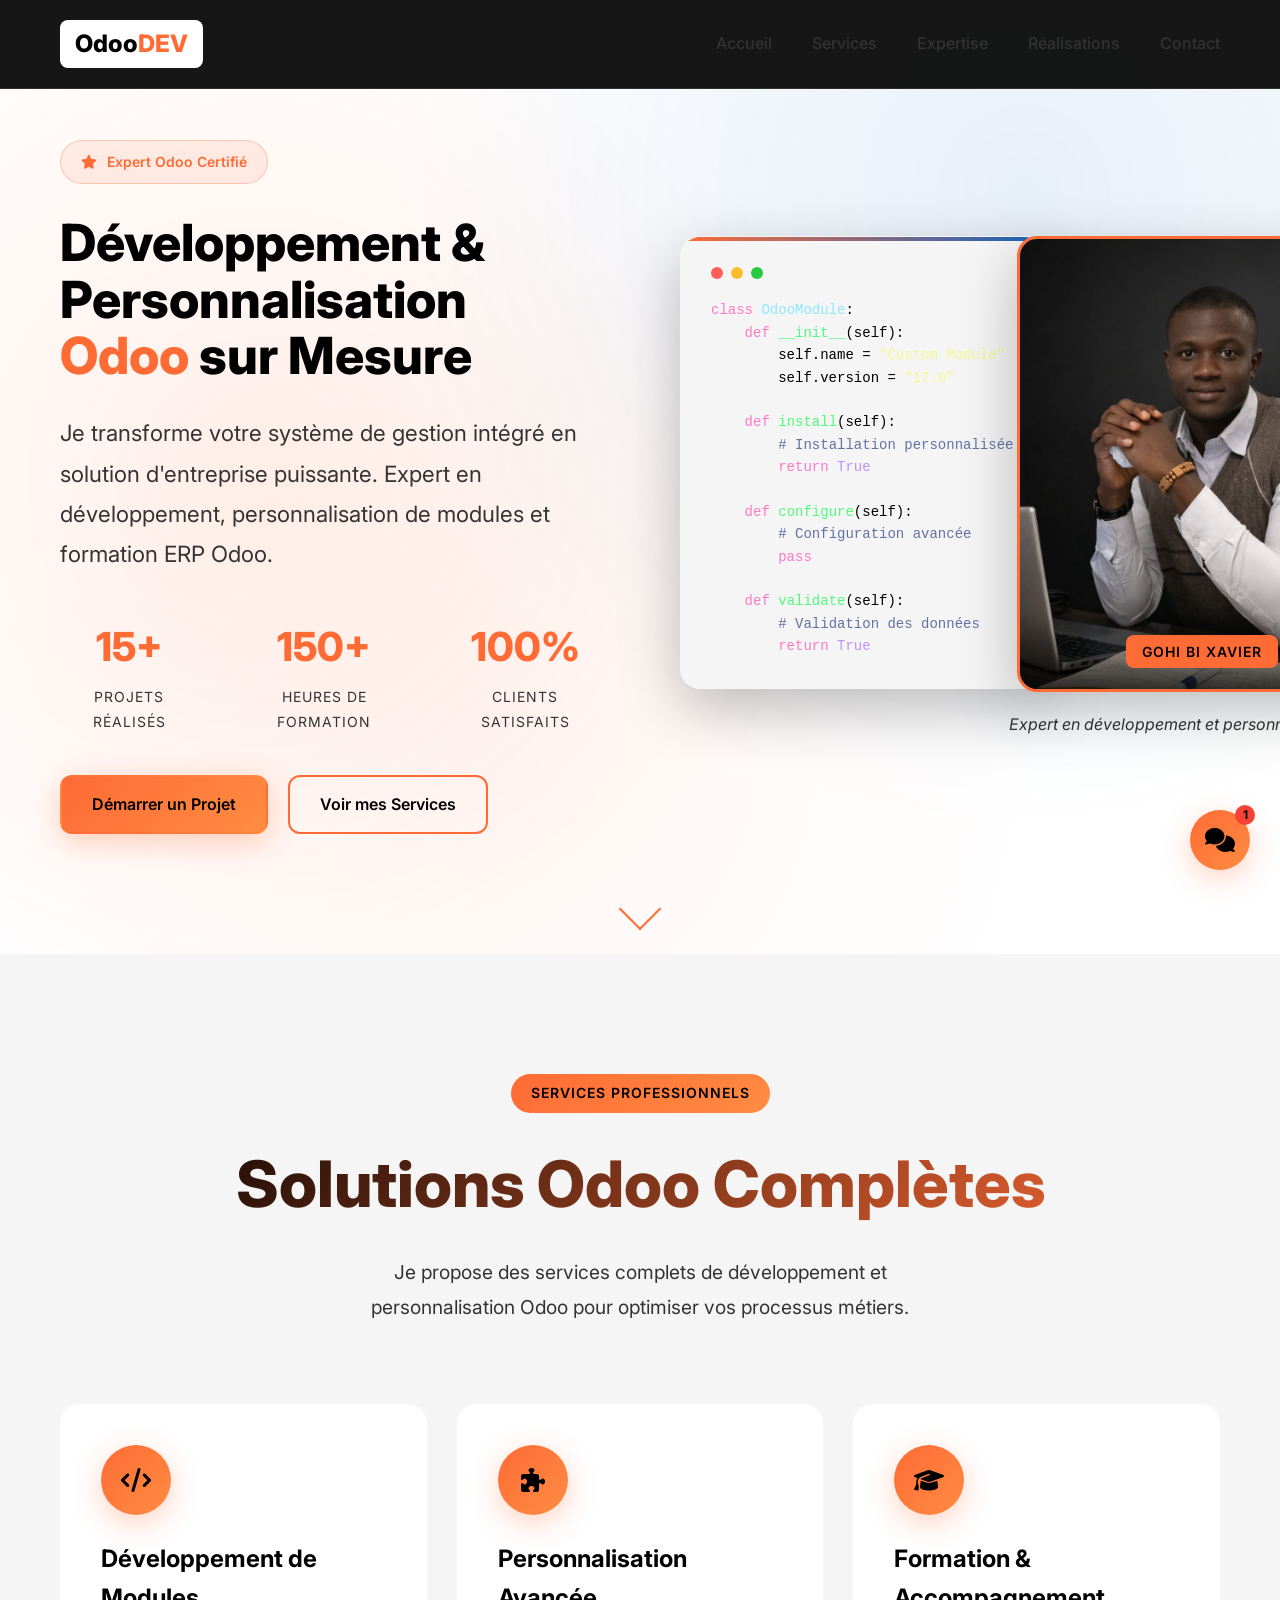
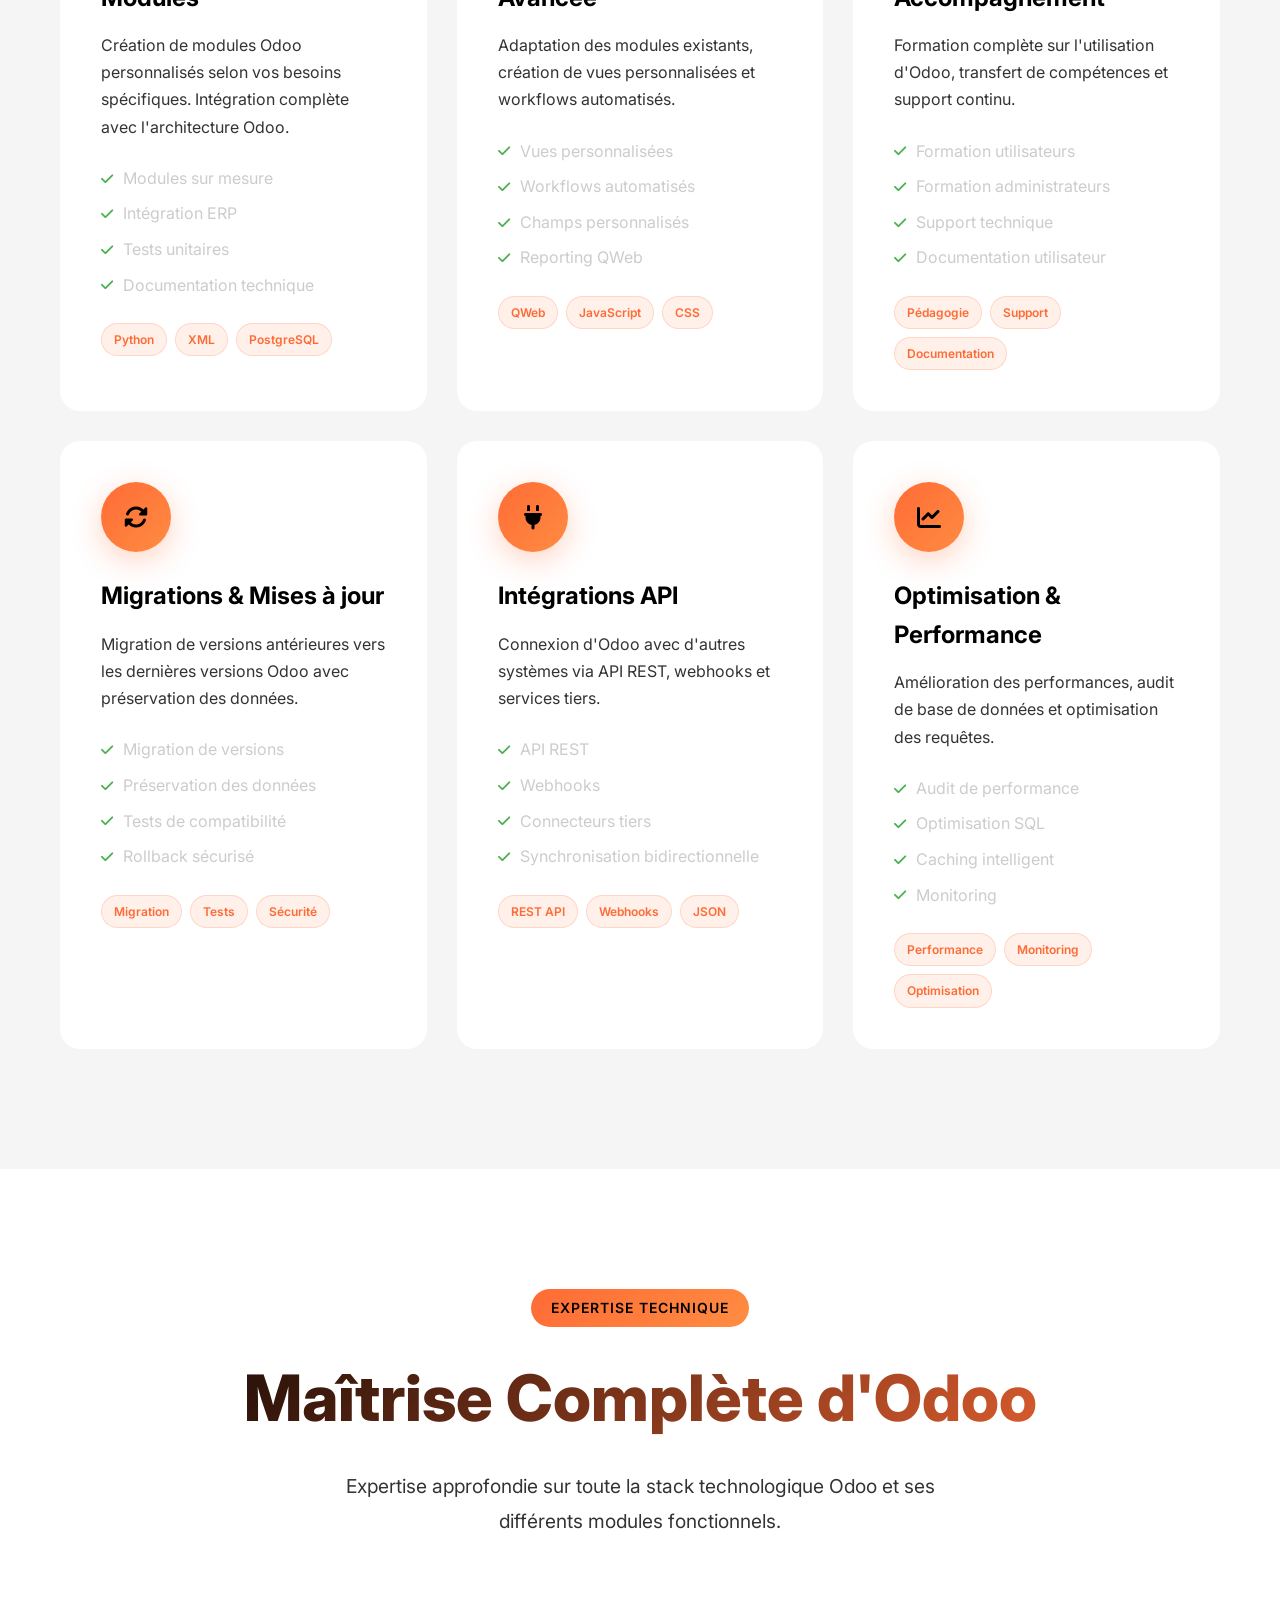
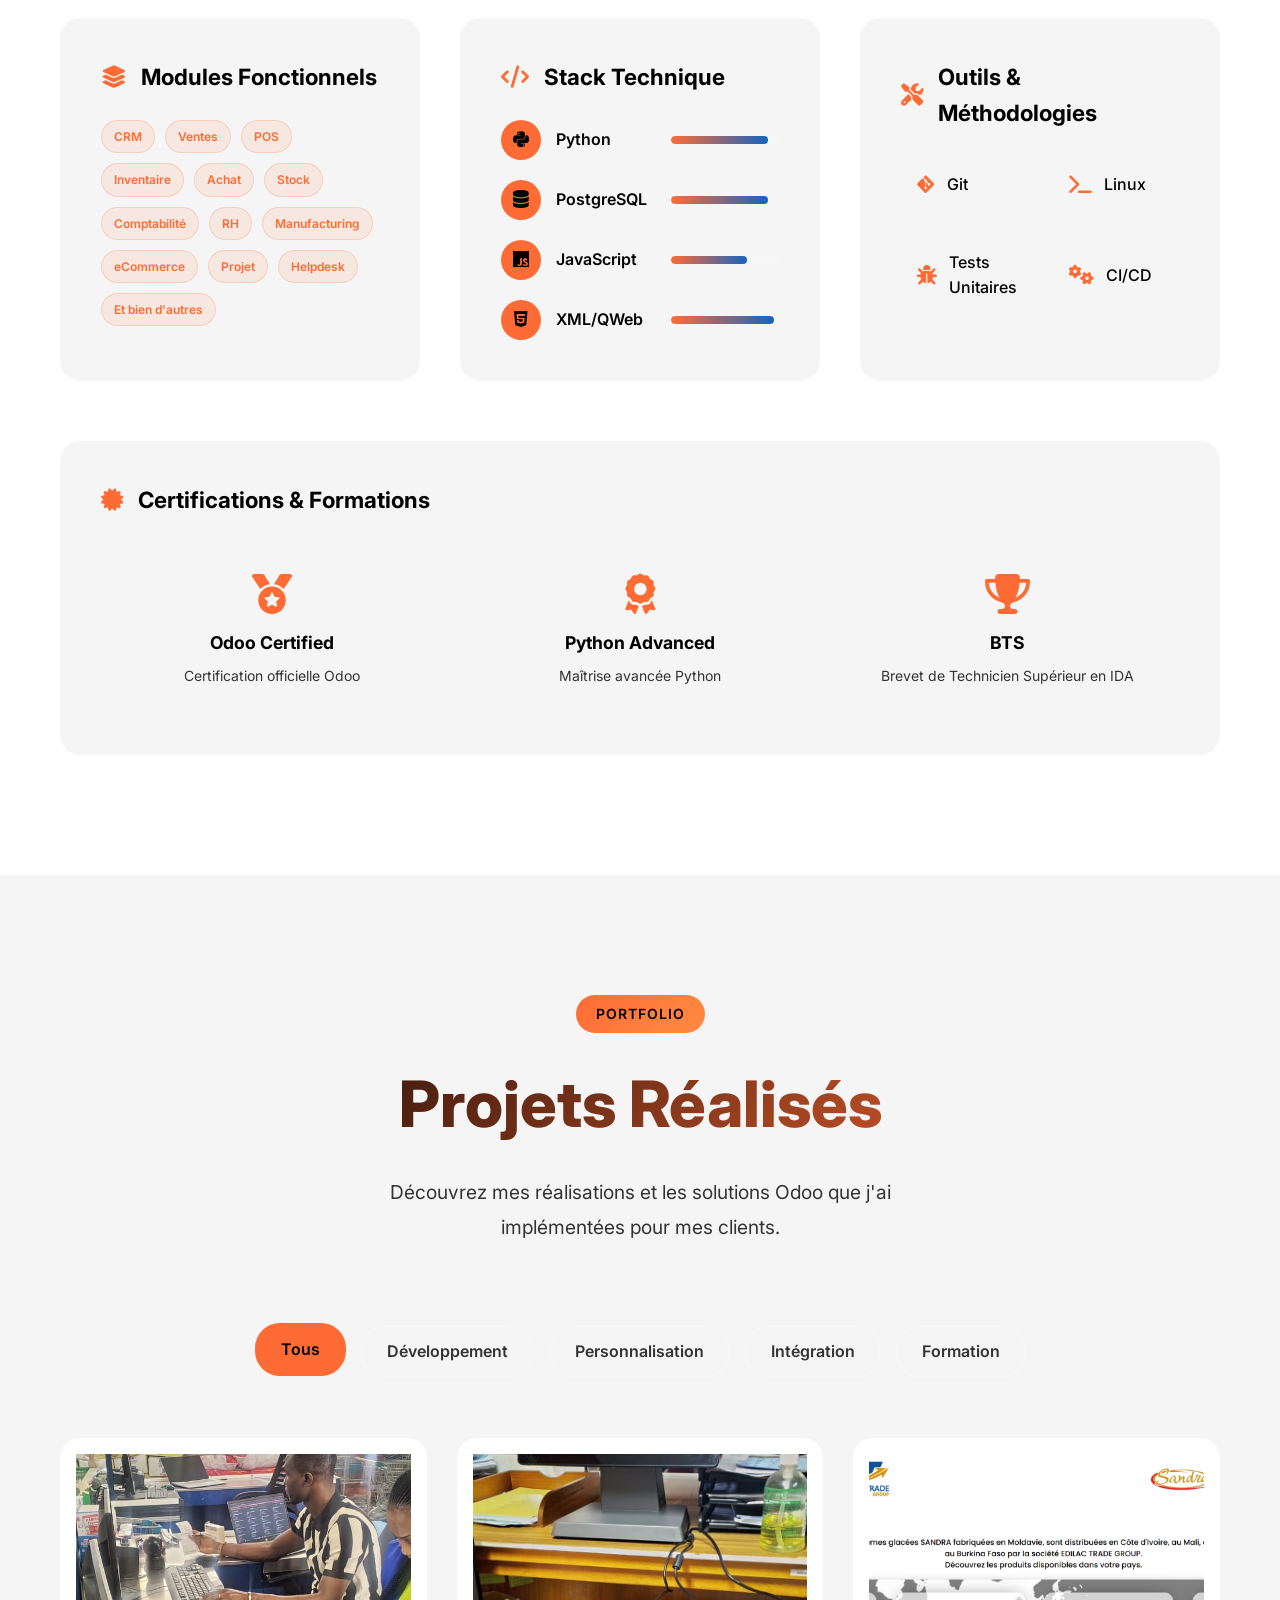
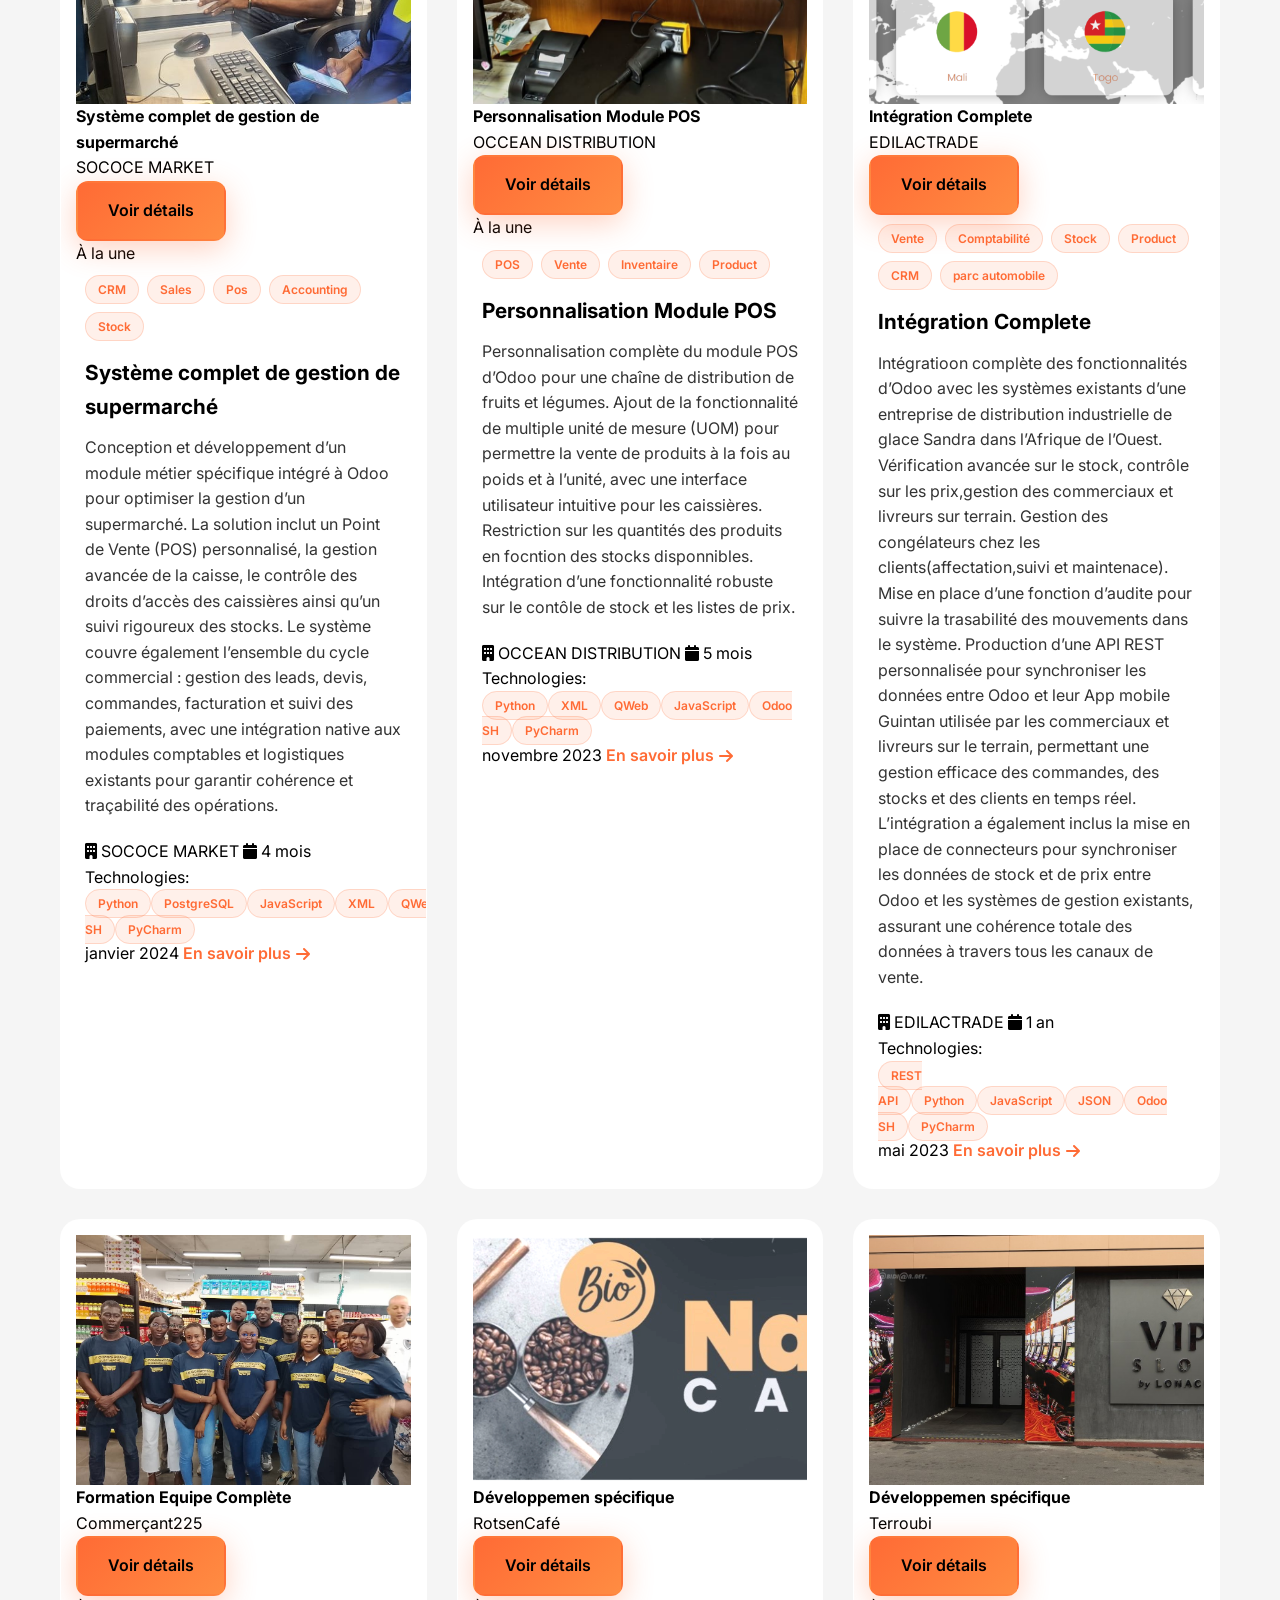
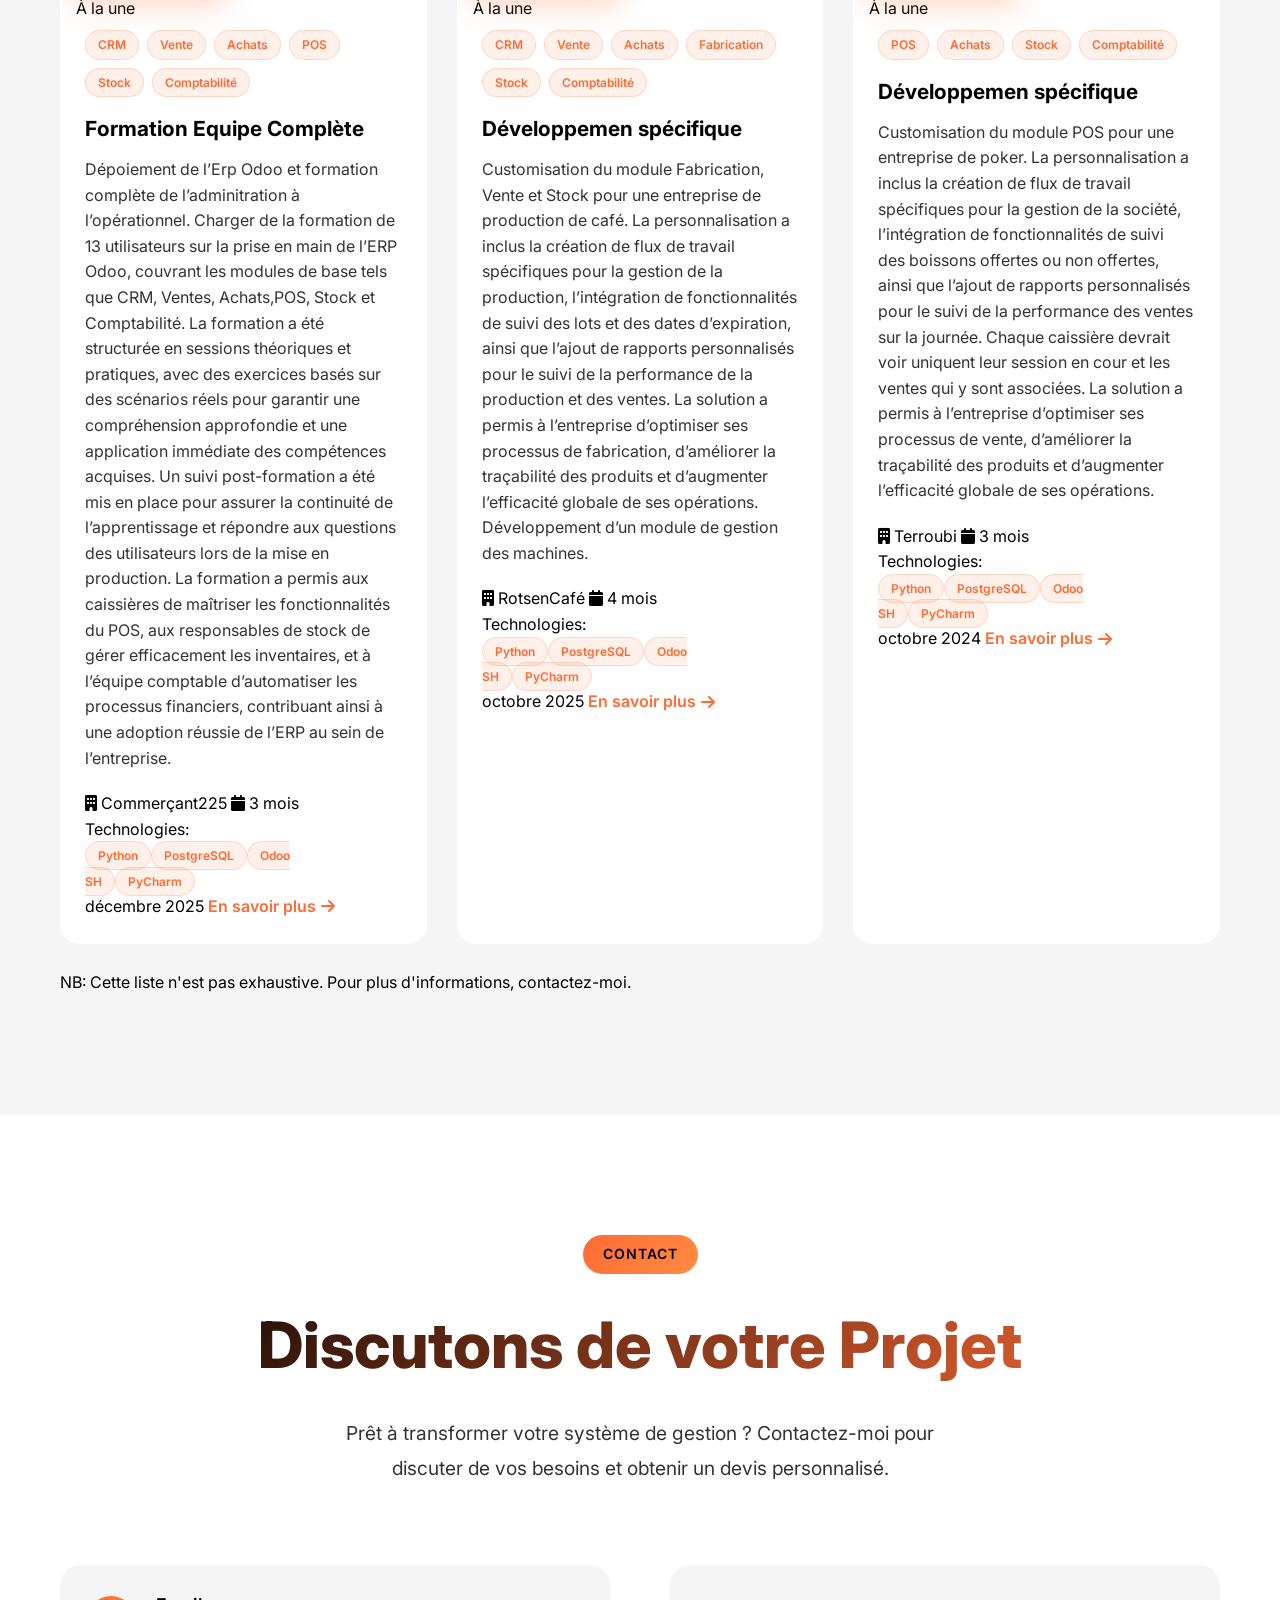
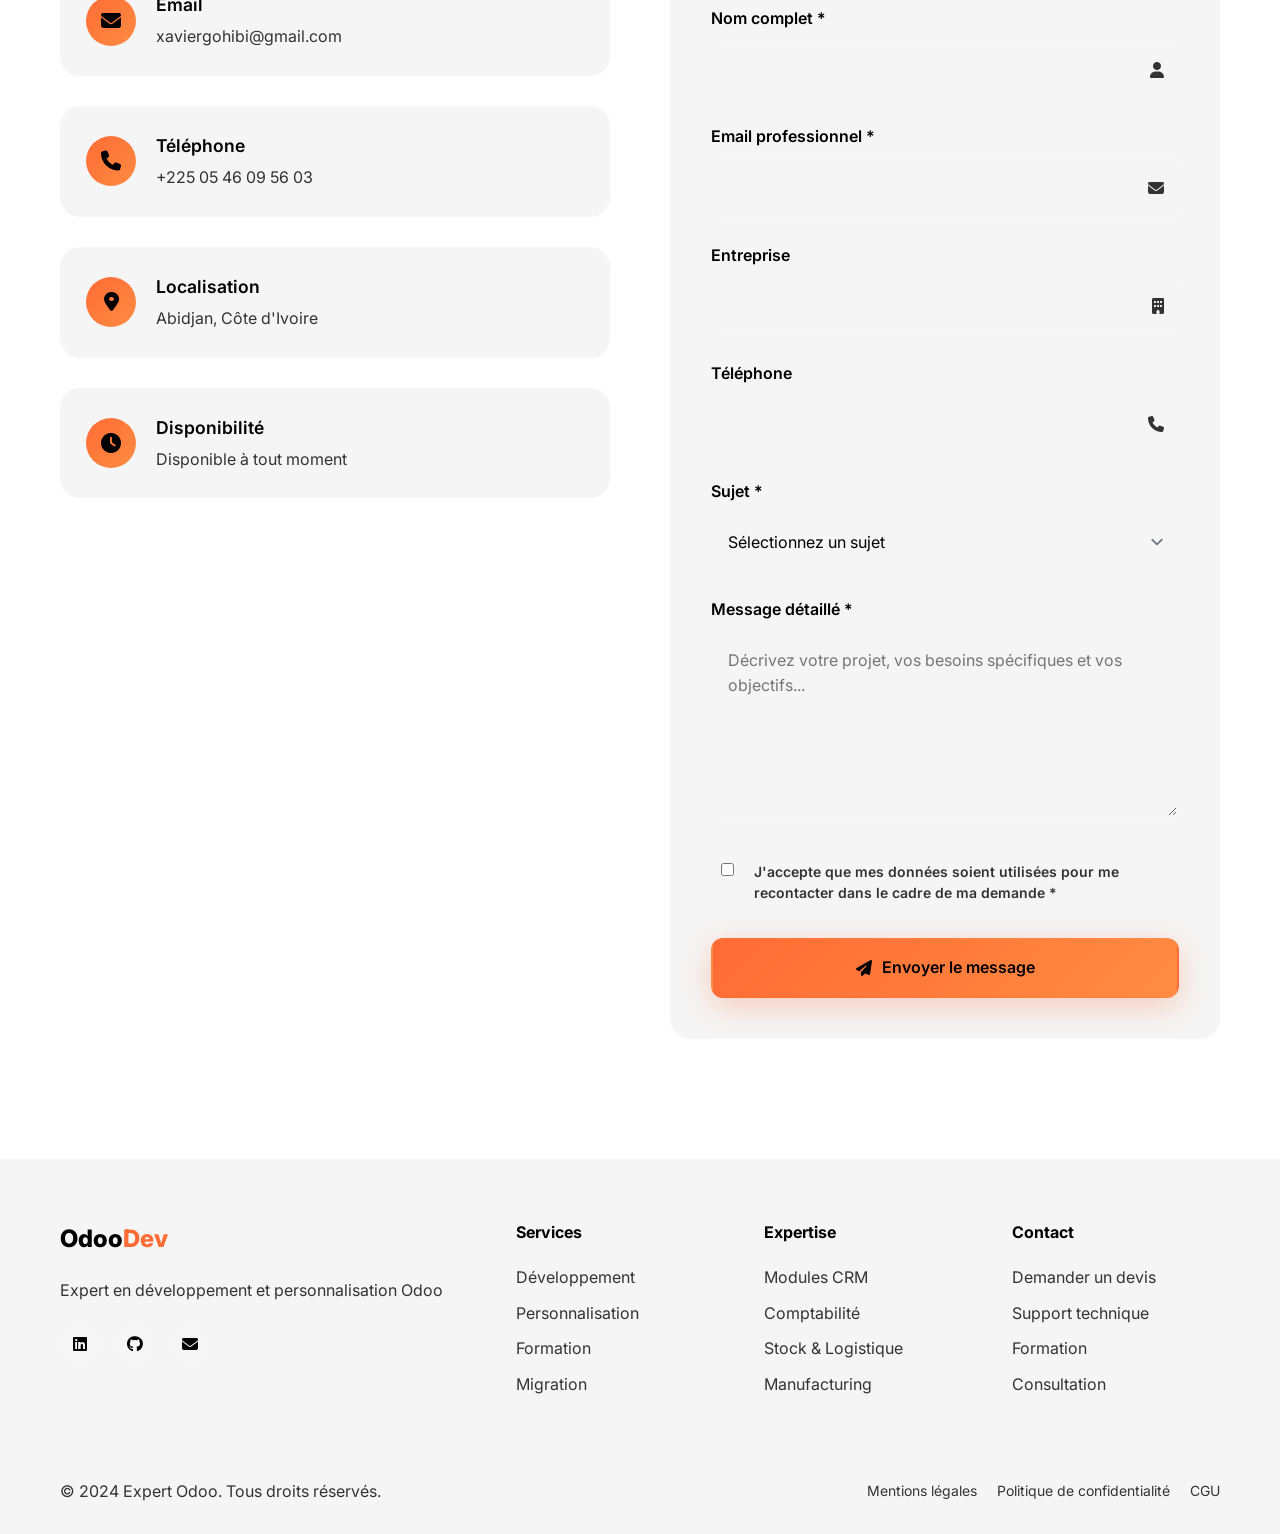
==== commit a51a3782: "Correction du chat bot" ====
--- a/index.html
+++ b/index.html
@@ -632,7 +632,7 @@
     </button>
 
     <!-- JavaScript -->
-     <script src="js/utils.js"></script>
+     <!-- <script src="js/utils.js"></script> -->
      <script src="js/portfolio.js"></script>
      <script src="js/contact.js"></script>
      <script src="js/chat.js"></script>
--- a/css/style.css
+++ b/css/style.css
@@ -262,6 +262,10 @@
     font-size: 24px;
     font-weight: 800;
     color: var(--white);
+    background: var(--primary-black); /* Ajouter un fond */
+    padding: 5px 15px; /* Ajouter du padding */
+    border-radius: var(--border-radius-small); /* Arrondir les coins */
+    display: inline-block; /* Important pour que le padding fonctionne */
 }
 
 .nav-menu {
@@ -630,6 +634,58 @@
     animation: pulse 2s infinite;
 }
 
+/* Responsive pour la photo de profil */
+@media (max-width: 1024px) {
+    .code-photo-container {
+        grid-template-columns: 1fr; /* Passe en colonne sur tablette */
+        gap: 30px;
+    }
+    
+    .profile-photo-container {
+        width: 100%;
+        max-width: 400px;
+        margin: 0 auto;
+    }
+    
+    .profile-image {
+        height: 400px;
+    }
+}
+
+@media (max-width: 768px) {
+    .code-photo-container {
+        grid-template-columns: 1fr;
+        gap: 20px;
+    }
+    
+    .profile-photo-container {
+        max-width: 350px;
+    }
+    
+    .profile-image {
+        height: 350px;
+    }
+}
+/* Responsive pour la photo de profil */
+@media (max-width: 480px) {
+    .profile-photo-container {
+        max-width: 280px;
+    }
+    
+    .profile-image {
+        height: 300px;
+    }
+    
+    .photo-caption p {
+        font-size: 14px;
+    }
+    
+    .photo-badge {
+        font-size: 12px;
+        padding: 6px 12px;
+    }
+}
+
 @keyframes pulse {
     0% {
         transform: scale(1);
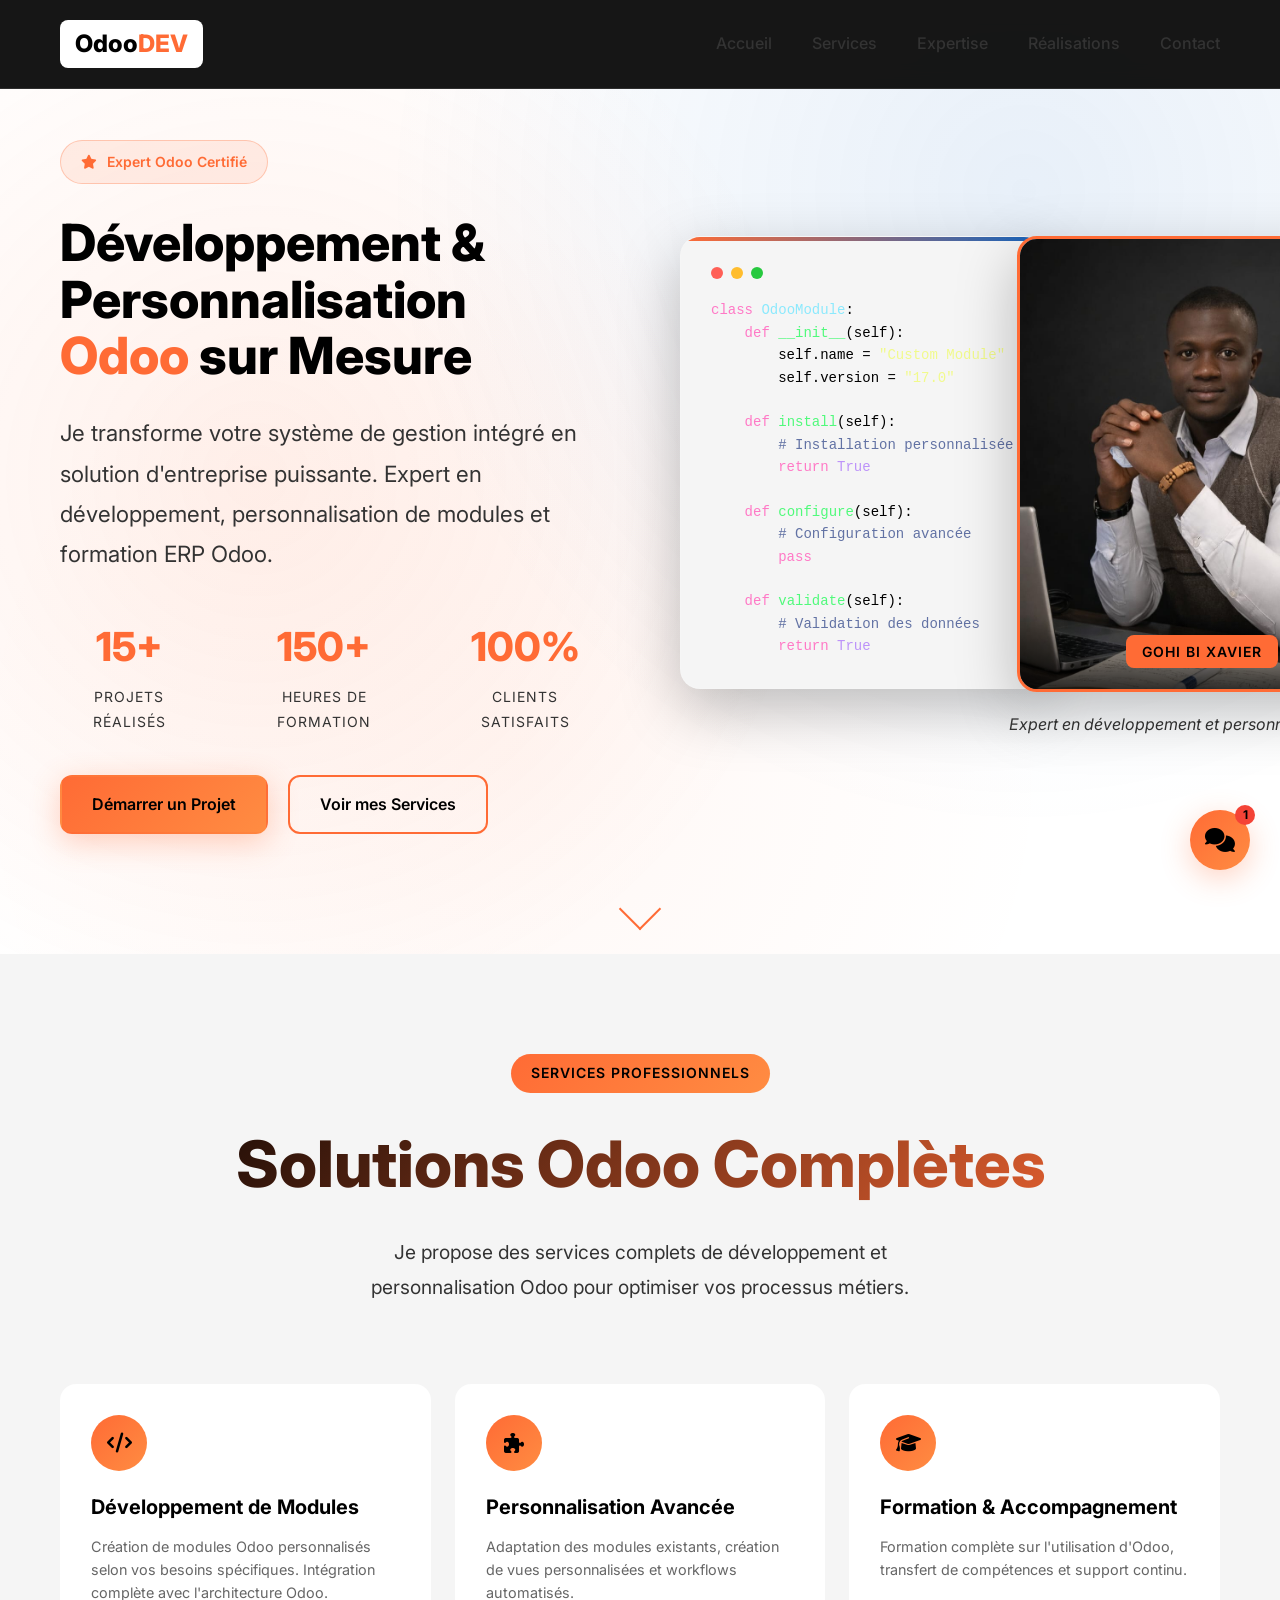
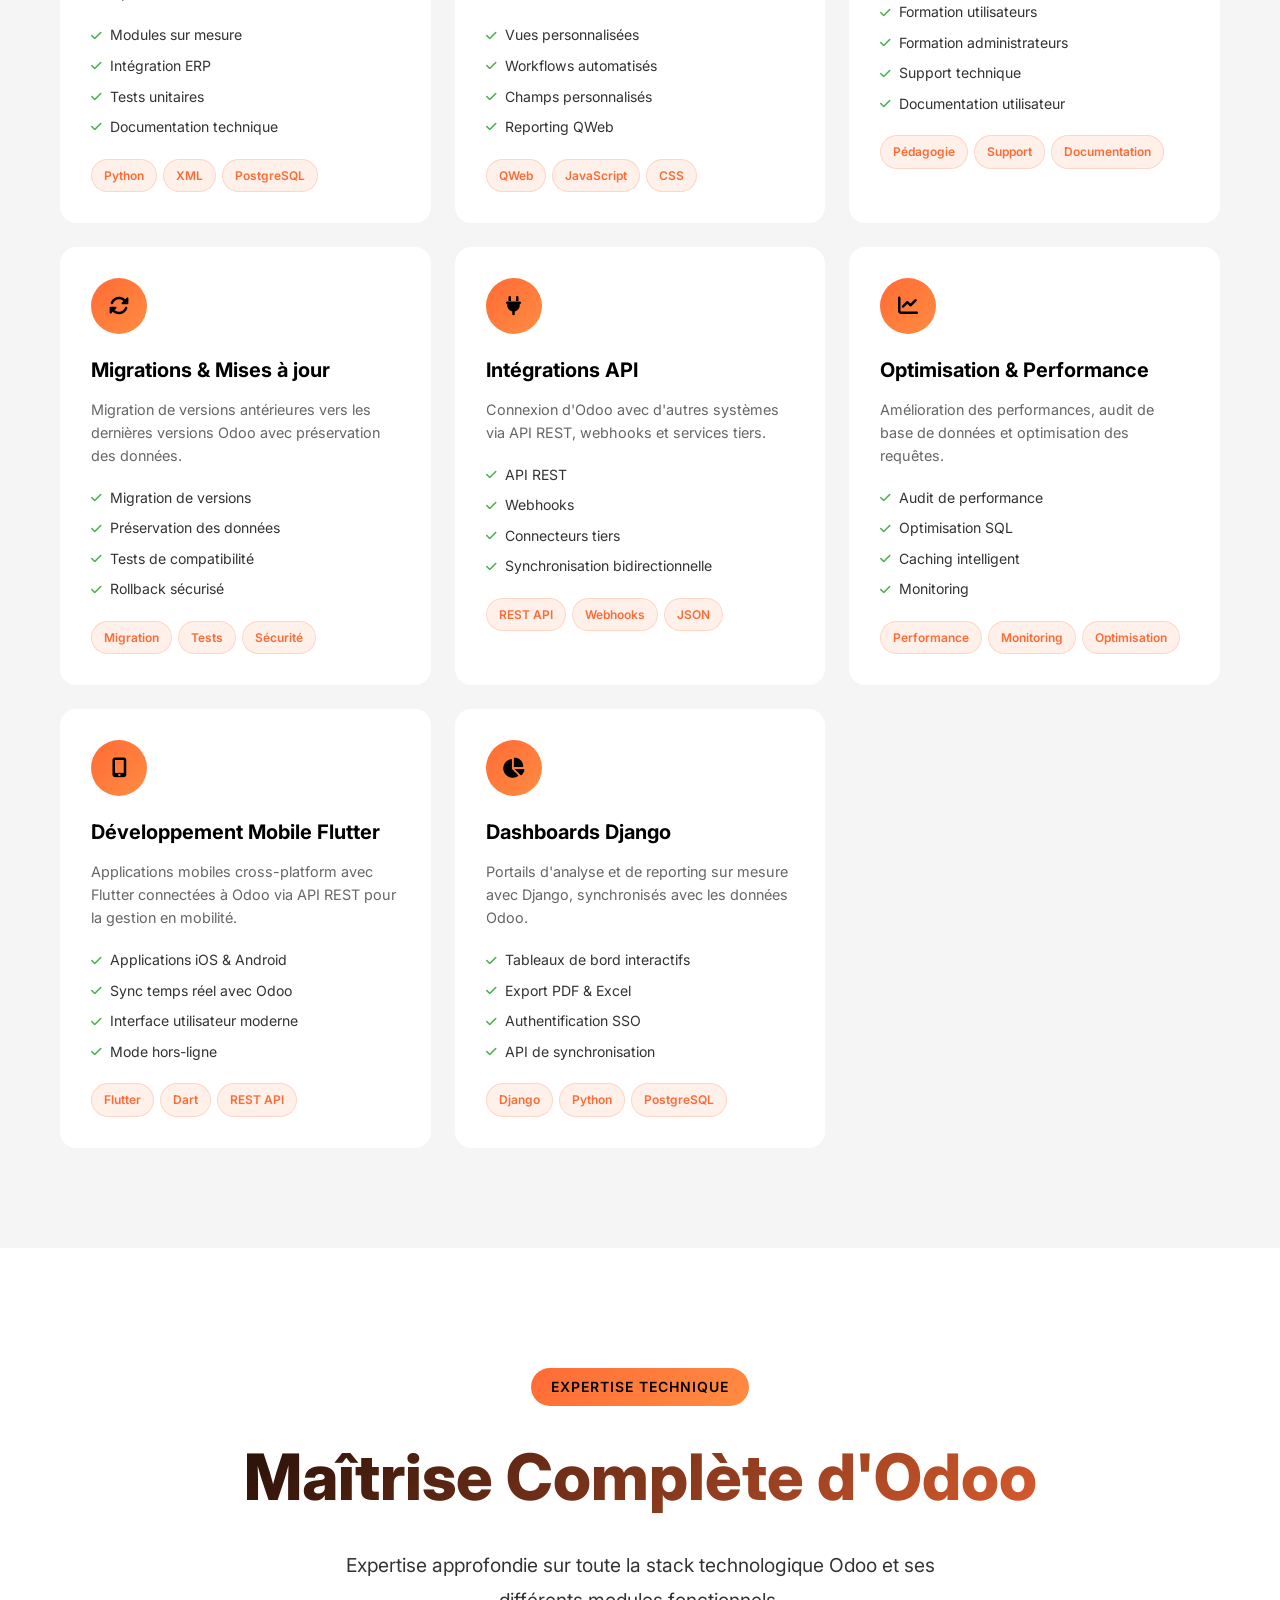
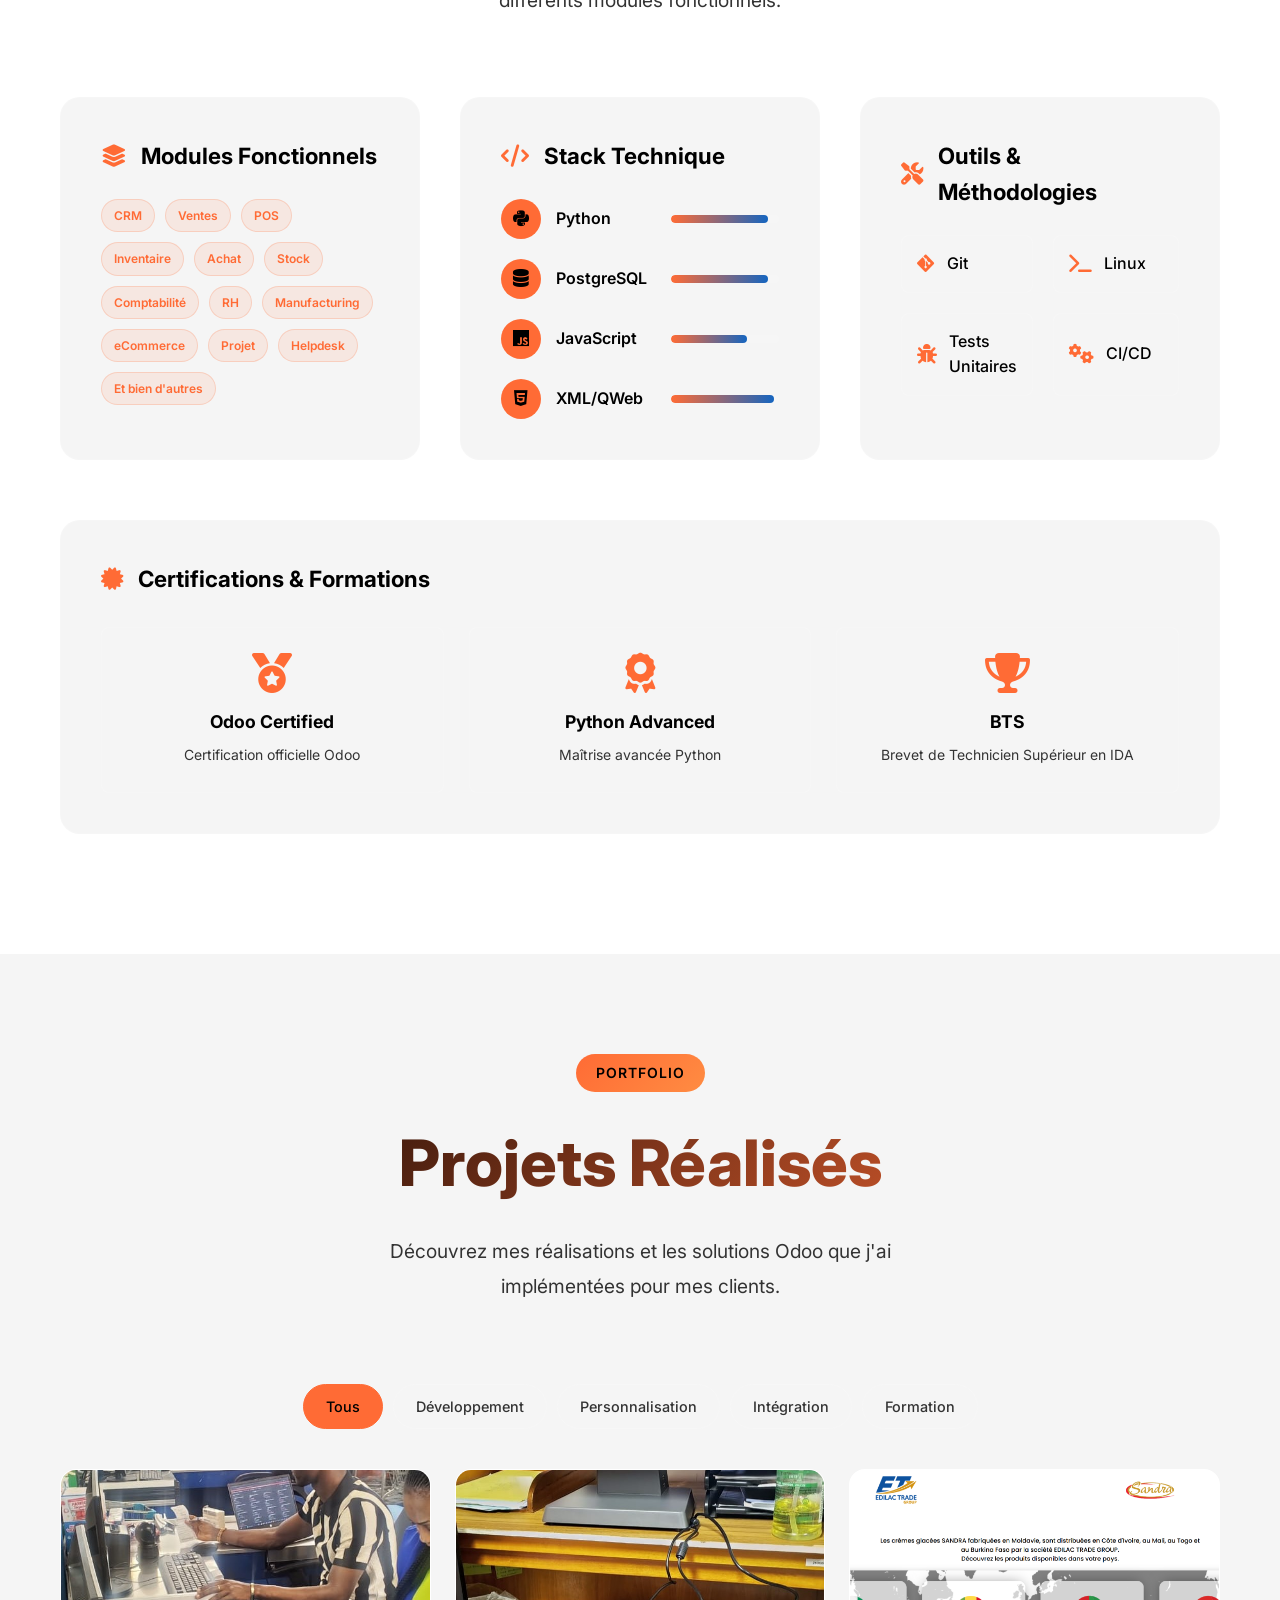
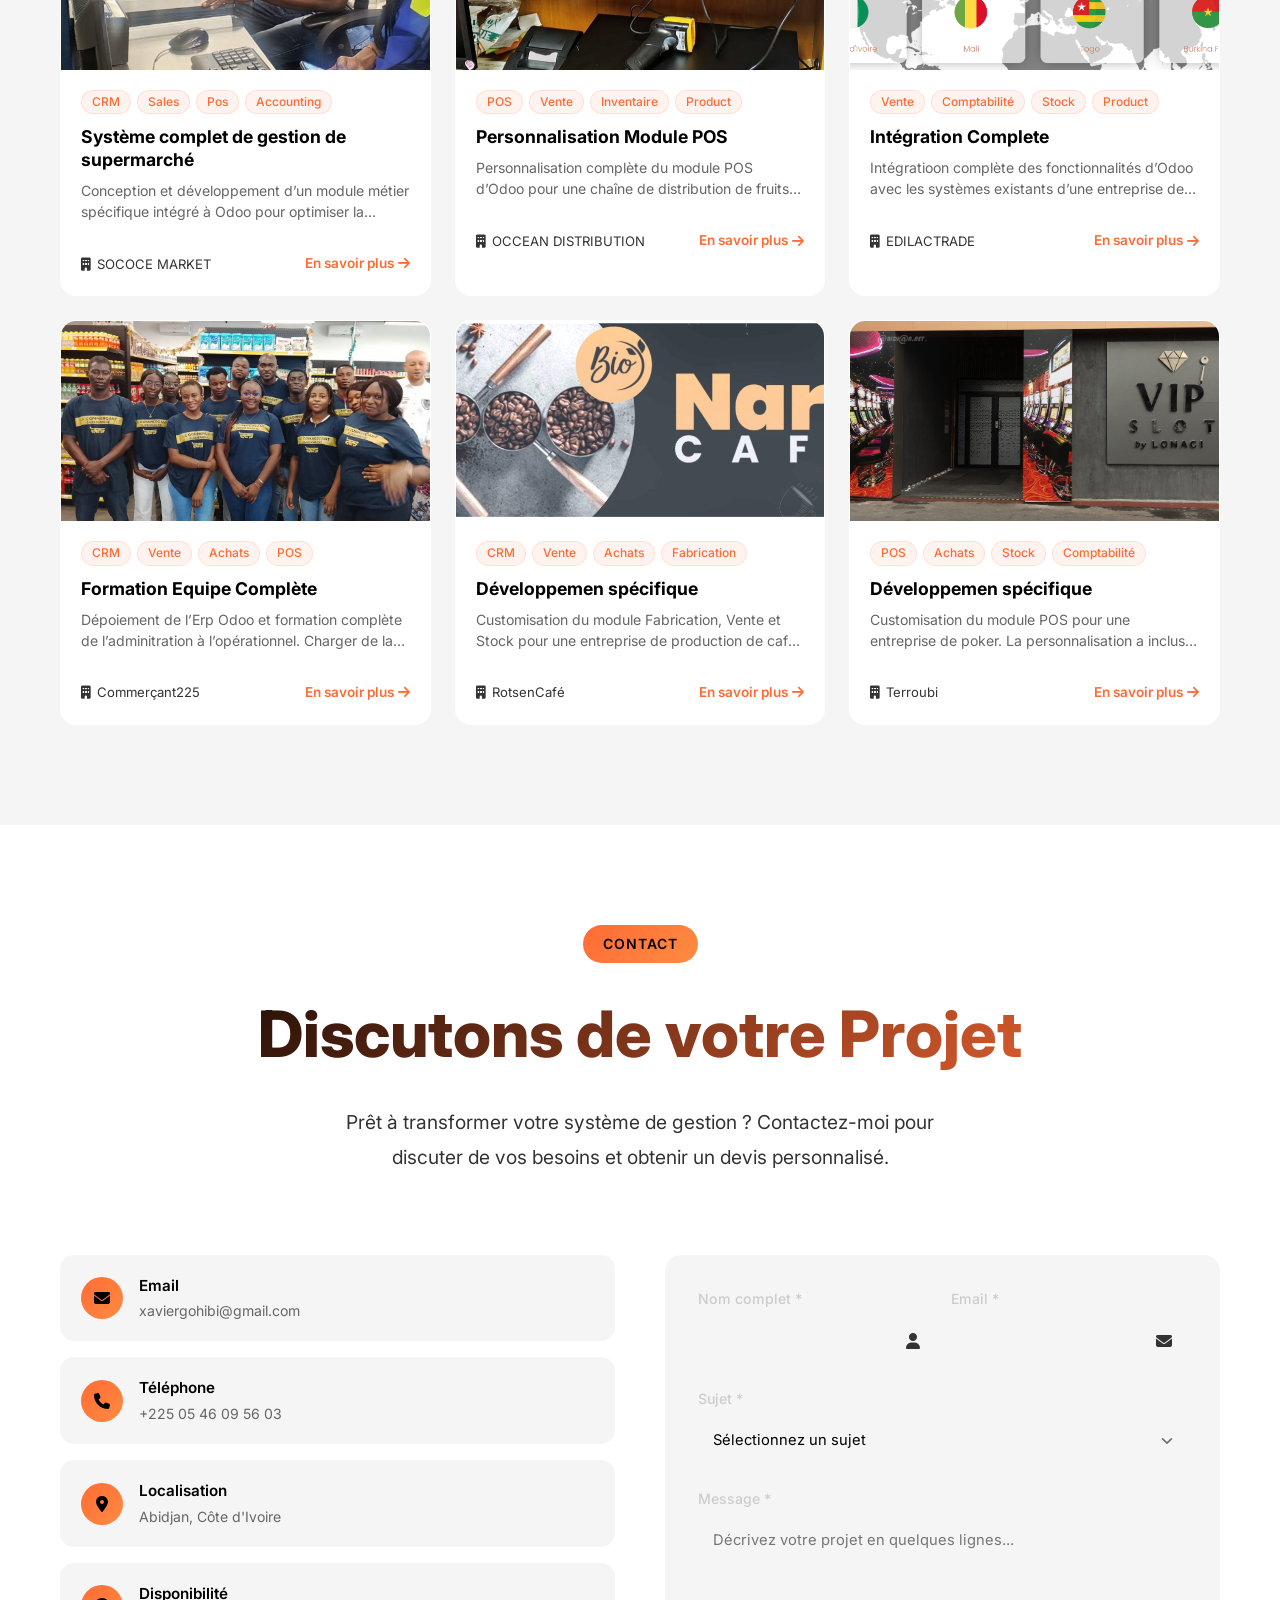
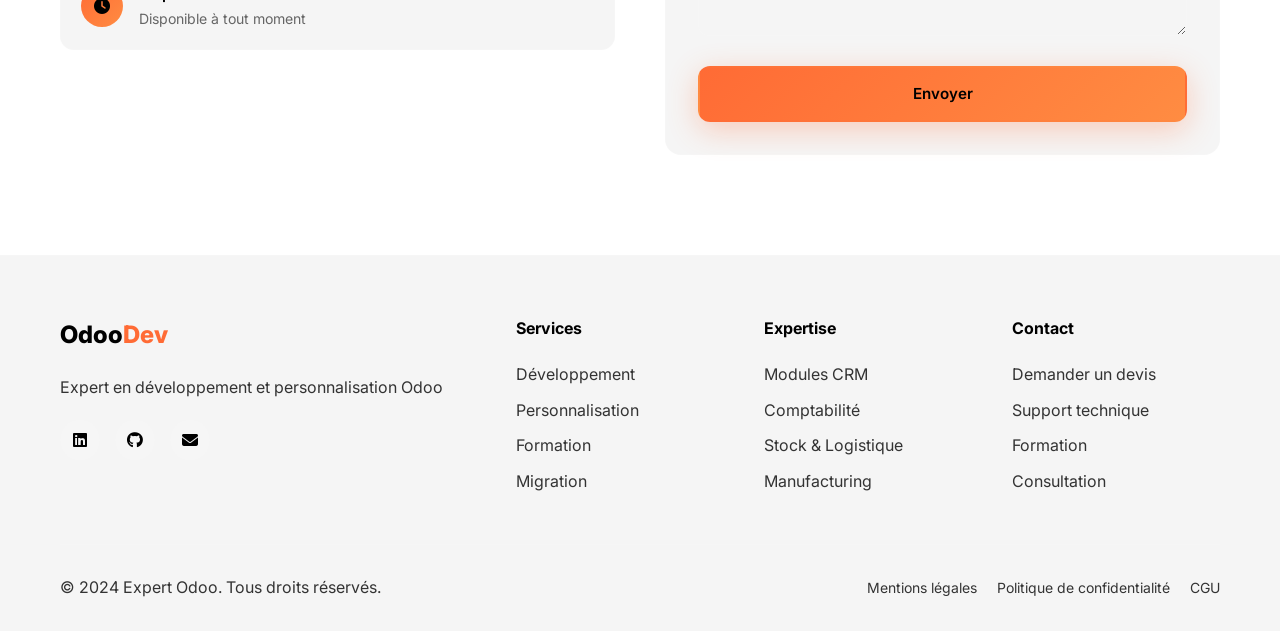
==== commit 8d9dddce: "MAJ V1.1.0" ====
--- a/index.html
+++ b/index.html
@@ -256,6 +256,44 @@
                         <span class="tech-tag">Optimisation</span>
                     </div>
                 </div>
+
+                <div class="service-card">
+                    <div class="service-icon">
+                        <i class="fas fa-mobile-alt"></i>
+                    </div>
+                    <h3>Développement Mobile Flutter</h3>
+                    <p>Applications mobiles cross-platform avec Flutter connectées à Odoo via API REST pour la gestion en mobilité.</p>
+                    <ul class="service-features">
+                        <li><i class="fas fa-check"></i>Applications iOS & Android</li>
+                        <li><i class="fas fa-check"></i>Sync temps réel avec Odoo</li>
+                        <li><i class="fas fa-check"></i>Interface utilisateur moderne</li>
+                        <li><i class="fas fa-check"></i>Mode hors-ligne</li>
+                    </ul>
+                    <div class="service-tech">
+                        <span class="tech-tag">Flutter</span>
+                        <span class="tech-tag">Dart</span>
+                        <span class="tech-tag">REST API</span>
+                    </div>
+                </div>
+
+                <div class="service-card">
+                    <div class="service-icon">
+                        <i class="fas fa-chart-pie"></i>
+                    </div>
+                    <h3>Dashboards Django</h3>
+                    <p>Portails d'analyse et de reporting sur mesure avec Django, synchronisés avec les données Odoo.</p>
+                    <ul class="service-features">
+                        <li><i class="fas fa-check"></i>Tableaux de bord interactifs</li>
+                        <li><i class="fas fa-check"></i>Export PDF & Excel</li>
+                        <li><i class="fas fa-check"></i>Authentification SSO</li>
+                        <li><i class="fas fa-check"></i>API de synchronisation</li>
+                    </ul>
+                    <div class="service-tech">
+                        <span class="tech-tag">Django</span>
+                        <span class="tech-tag">Python</span>
+                        <span class="tech-tag">PostgreSQL</span>
+                    </div>
+                </div>
             </div>
         </div>
     </section>
@@ -393,10 +431,8 @@
             </div>
             <div class="portfolio-grid" id="portfolio-grid">
                 <!-- Portfolio items will be populated by JavaScript -->
-            </div> <br>
-            <span >NB: Cette liste n'est pas exhaustive. Pour plus d'informations, contactez-moi.</span>
-        </div>
-        
+            </div>
+        </div>
     </section>
 
     <!-- Contact Section -->
@@ -449,35 +485,17 @@
                         </div>
                     </div>
                 </div>
-                <form class="contact-form" id="contact-form" >
+                <form class="contact-form" id="contact-form">
                     <input type="hidden" name="access_key" value="84d40f6d-2b4d-42a9-953c-82431c3fdbb4">
-                    <!-- Anti-spam (honeypot) -->
-                    <!-- <input type="checkbox" name="botcheck" class="hidden" style="display: none;">
-                    <input type="hidden" name="honeypot" style="display: none;"> -->
-                    
-                    <!-- Redirection après envoi (optionnel) -->
-                    <!-- <input type="hidden" name="redirect" value="http://127.0.0.1:5500/portfolio_odoo_dev/index.html#"> -->
-                    
-                    <!-- Pour recevoir une copie (optionnel) -->
-                    <!-- <input type="hidden" name="cc" value="xaviergohibi@gmail.com"> -->
-                    
-                    <!-- Pour avoir un reply-to avec l'email du contact -->
-                    <input type="hidden" name="replyto" value="email">
-                    <div class="form-group">
-                        <label for="name">Nom complet *</label>
-                        <input type="text" id="name" name="name" required>
-                    </div>
-                    <div class="form-group">
-                        <label for="email">Email professionnel *</label>
-                        <input type="email" id="email" name="email" required>
-                    </div>
-                    <div class="form-group">
-                        <label for="company">Entreprise</label>
-                        <input type="text" id="company" name="company">
-                    </div>
-                    <div class="form-group">
-                        <label for="phone">Téléphone</label>
-                        <input type="tel" id="phone" name="phone">
+                    <div class="form-row">
+                        <div class="form-group">
+                            <label for="name">Nom complet *</label>
+                            <input type="text" id="name" name="name" required>
+                        </div>
+                        <div class="form-group">
+                            <label for="email">Email *</label>
+                            <input type="email" id="email" name="email" required>
+                        </div>
                     </div>
                     <div class="form-group">
                         <label for="subject">Sujet *</label>
@@ -490,20 +508,12 @@
                             <option value="other">Autre</option>
                         </select>
                     </div>
-                    <div class="form-group full-width">
-                        <label for="message">Message détaillé *</label>
-                        <textarea id="message" name="message" rows="6" required placeholder="Décrivez votre projet, vos besoins spécifiques et vos objectifs..."></textarea>
-                    </div>
-                    <div class="form-group full-width">
-                        <label class="checkbox-container">
-                            <input type="checkbox" id="consent" name="consent" required>
-                            <span class="checkmark"></span>
-                            J'accepte que mes données soient utilisées pour me recontacter dans le cadre de ma demande *
-                        </label>
+                    <div class="form-group">
+                        <label for="message">Message *</label>
+                        <textarea id="message" name="message" rows="4" required placeholder="Décrivez votre projet en quelques lignes..."></textarea>
                     </div>
                     <button type="submit" class="btn btn-primary btn-full">
-                        <i class="fas fa-paper-plane"></i>
-                        Envoyer le message
+                        Envoyer
                     </button>
                 </form>
             </div>
@@ -580,7 +590,7 @@
         <div class="chat-window" id="chat-window">
             <div class="chat-header">
                 <div class="chat-title">
-                    <i class="fas fa-headset"></i>
+                    <i class="fas fa-briefcase"></i>
                     <div>
                         <h4>Expert Odoo</h4>
                         <span>En ligne</span>
@@ -593,10 +603,10 @@
             <div class="chat-body" id="chat-body">
                 <div class="chat-message chat-message-bot">
                     <div class="message-avatar">
-                        <i class="fas fa-robot"></i>
+                        <i class="fas fa-briefcase"></i>
                     </div>
                     <div class="message-content">
-                        <p>Bonjour ! 👋 Je suis Expert Odoo. Comment puis-je vous aider aujourd'hui ?</p>
+                        <p>Bonjour, je suis l'assistant Expert Odoo. Comment puis-je vous aider ?</p>
                         <span class="message-time">Maintenant</span>
                     </div>
                 </div>
--- a/css/style.css
+++ b/css/style.css
@@ -753,105 +753,91 @@
    =================================== */
 
 .services {
-    padding: var(--section-padding) 0;
+    padding: 100px 0;
     background: var(--secondary-black);
 }
 
 .services-grid {
     display: grid;
-    grid-template-columns: repeat(auto-fit, minmax(350px, 1fr));
-    gap: 30px;
+    grid-template-columns: repeat(auto-fit, minmax(320px, 1fr));
+    gap: 24px;
 }
 
 .service-card {
     background: var(--primary-black);
-    border-radius: var(--border-radius-large);
-    padding: 40px;
-    border: 1px solid rgba(255, 255, 255, 0.1);
-    transition: var(--transition-medium);
+    border-radius: 16px;
+    padding: 30px;
+    border: 1px solid rgba(255, 255, 255, 0.06);
+    transition: border-color 0.3s ease, box-shadow 0.3s ease, transform 0.3s ease;
     position: relative;
     overflow: hidden;
 }
 
-.service-card::before {
-    content: '';
-    position: absolute;
-    top: 0;
-    left: -100%;
-    width: 100%;
-    height: 100%;
-    background: linear-gradient(90deg, transparent, rgba(255, 107, 53, 0.1), transparent);
-    transition: left 0.5s;
-}
-
-.service-card:hover::before {
-    left: 100%;
-}
-
 .service-card:hover {
-    transform: translateY(-10px);
-    box-shadow: var(--shadow-orange);
-    border-color: var(--primary-orange);
+    transform: translateY(-4px);
+    box-shadow: 0 4px 20px rgba(255, 107, 53, 0.08);
+    border-color: rgba(255, 107, 53, 0.3);
 }
 
 .service-icon {
-    width: 70px;
-    height: 70px;
+    width: 56px;
+    height: 56px;
     background: linear-gradient(135deg, var(--primary-orange), var(--secondary-orange));
     border-radius: 50%;
     display: flex;
     align-items: center;
     justify-content: center;
-    margin-bottom: 25px;
-    font-size: 24px;
-    color: var(--white);
-    box-shadow: var(--shadow-orange);
+    margin-bottom: 20px;
+    font-size: 20px;
+    color: var(--white);
 }
 
 .service-card h3 {
-    font-size: 1.5rem;
+    font-size: 1.25rem;
     font-weight: 700;
-    margin-bottom: 15px;
+    margin-bottom: 12px;
     color: var(--white);
 }
 
 .service-card > p {
+    color: var(--medium-gray);
+    font-size: 0.9rem;
+    margin-bottom: 20px;
+    line-height: 1.6;
+}
+
+.service-features {
+    margin-bottom: 20px;
+}
+
+.service-features li {
+    display: flex;
+    align-items: center;
+    gap: 8px;
+    margin-bottom: 8px;
     color: var(--light-gray);
-    margin-bottom: 25px;
-    line-height: 1.7;
-}
-
-.service-features {
-    margin-bottom: 25px;
-}
-
-.service-features li {
-    display: flex;
-    align-items: center;
-    gap: 10px;
-    margin-bottom: 10px;
-    color: var(--lighter-gray);
+    font-size: 0.88rem;
 }
 
 .service-features i {
     color: var(--success);
-    font-size: 14px;
+    font-size: 12px;
 }
 
 .service-tech {
     display: flex;
     flex-wrap: wrap;
-    gap: 8px;
+    gap: 6px;
 }
 
 .tech-tag {
-    background: rgba(255, 107, 53, 0.1);
+    background: rgba(255, 107, 53, 0.08);
     color: var(--primary-orange);
-    padding: 5px 12px;
-    border-radius: 20px;
-    font-size: 12px;
-    font-weight: 600;
-    border: 1px solid rgba(255, 107, 53, 0.2);
+    padding: 4px 10px;
+    border-radius: 14px;
+    font-size: 0.75rem;
+    font-weight: 500;
+    border: 1px solid rgba(255, 107, 53, 0.15);
 }
 
 /* ===================================
@@ -1060,25 +1046,27 @@
    =================================== */
 
 .portfolio {
-    padding: var(--section-padding) 0;
+    padding: 100px 0;
     background: var(--secondary-black);
 }
 
 .portfolio-filters {
     display: flex;
     justify-content: center;
-    gap: 15px;
-    margin-bottom: 60px;
+    gap: 10px;
+    margin-bottom: 40px;
     flex-wrap: wrap;
 }
 
 .filter-btn {
-    padding: 12px 24px;
+    padding: 10px 22px;
     background: transparent;
     color: var(--light-gray);
-    border: 2px solid rgba(255, 255, 255, 0.2);
+    border: 1.5px solid rgba(255, 255, 255, 0.15);
     border-radius: 25px;
-    font-weight: 600;
+    font-size: 0.9rem;
+    font-weight: 500;
+    cursor: pointer;
     transition: var(--transition-fast);
 }
 
@@ -1087,87 +1075,121 @@
     background: var(--primary-orange);
     color: var(--white);
     border-color: var(--primary-orange);
-    transform: translateY(-2px);
 }
 
 .portfolio-grid {
     display: grid;
-    grid-template-columns: repeat(auto-fit, minmax(350px, 1fr));
-    gap: 30px;
+    grid-template-columns: repeat(auto-fit, minmax(300px, 1fr));
+    gap: 24px;
 }
 
 .portfolio-item {
     background: var(--primary-black);
-    border-radius: var(--border-radius-large);
+    border-radius: 16px;
     overflow: hidden;
-    border: 1px solid rgba(255, 255, 255, 0.1);
-    transition: var(--transition-medium);
+    border: 1px solid rgba(255, 255, 255, 0.06);
+    transition: opacity 0.3s ease, transform 0.3s ease, border-color 0.3s ease, box-shadow 0.3s ease;
+    cursor: pointer;
+    animation: portfolioFadeIn 0.4s ease forwards;
+}
+
+@keyframes portfolioFadeIn {
+    from { opacity: 0; transform: translateY(12px); }
+    to { opacity: 1; transform: translateY(0); }
+}
+
+.portfolio-item:hover {
+    border-color: rgba(255, 107, 53, 0.3);
+    box-shadow: 0 4px 20px rgba(255, 107, 53, 0.08);
+}
+
+.portfolio-image-wrapper {
     position: relative;
-    padding: 15px;
-}
-
-.portfolio-item:hover {
-    transform: translateY(-10px);
-    box-shadow: var(--shadow-orange);
-    border-color: var(--primary-orange);
+    overflow: hidden;
 }
 
 .portfolio-image {
     width: 100%;
-    height: 250px;
+    height: 200px;
     object-fit: cover;
-    transition: var(--transition-medium);
+    display: block;
+    transition: transform 0.4s ease;
 }
 
 .portfolio-item:hover .portfolio-image {
-    transform: scale(1.05);
+    transform: scale(1.03);
 }
 
 .portfolio-content {
-    padding: 9px;
+    padding: 20px;
 }
 
 .portfolio-tags {
     display: flex;
     flex-wrap: wrap;
-    gap: 8px;
-    margin-bottom: 15px;
+    gap: 6px;
+    margin-bottom: 12px;
 }
 
 .portfolio-tag {
-    background: rgba(255, 107, 53, 0.1);
+    background: rgba(255, 107, 53, 0.08);
     color: var(--primary-orange);
-    padding: 4px 12px;
-    border-radius: 20px;
-    font-size: 12px;
-    font-weight: 600;
-    border: 1px solid rgba(255, 107, 53, 0.2);
+    padding: 3px 10px;
+    border-radius: 14px;
+    font-size: 0.75rem;
+    font-weight: 500;
+    border: 1px solid rgba(255, 107, 53, 0.15);
+    line-height: 1.4;
 }
 
 .portfolio-title {
-    font-size: 1.3rem;
+    font-size: 1.1rem;
     font-weight: 700;
-    margin-bottom: 12px;
-    color: var(--white);
+    margin-bottom: 8px;
+    color: var(--white);
+    line-height: 1.3;
 }
 
 .portfolio-description {
+    color: var(--medium-gray);
+    font-size: 0.88rem;
+    line-height: 1.5;
+    margin-bottom: 16px;
+    display: -webkit-box;
+    -webkit-line-clamp: 2;
+    -webkit-box-orient: vertical;
+    overflow: hidden;
+}
+
+.portfolio-footer {
+    display: flex;
+    align-items: center;
+    justify-content: space-between;
+    padding-top: 14px;
+    border-top: 1px solid rgba(255, 255, 255, 0.06);
+}
+
+.portfolio-client {
     color: var(--light-gray);
-    margin-bottom: 20px;
-    line-height: 1.6;
+    font-size: 0.82rem;
+    display: flex;
+    align-items: center;
+    gap: 6px;
 }
 
 .portfolio-link {
     color: var(--primary-orange);
+    font-size: 0.85rem;
     font-weight: 600;
     display: inline-flex;
     align-items: center;
-    gap: 5px;
+    gap: 4px;
     transition: var(--transition-fast);
+    text-decoration: none;
 }
 
 .portfolio-link:hover {
-    gap: 10px;
+    gap: 8px;
 }
 
 /* ===================================
@@ -1175,72 +1197,79 @@
    =================================== */
 
 .contact {
-    padding: var(--section-padding) 0;
+    padding: 100px 0;
     background: var(--primary-black);
 }
 
 .contact-content {
     display: grid;
     grid-template-columns: 1fr 1fr;
-    gap: 60px;
+    gap: 50px;
     align-items: start;
 }
 
 .contact-info {
     display: flex;
     flex-direction: column;
-    gap: 30px;
+    gap: 16px;
 }
 
 .contact-item {
     display: flex;
     align-items: center;
-    gap: 20px;
-    padding: 25px;
+    gap: 16px;
+    padding: 18px 20px;
     background: var(--secondary-black);
-    border-radius: var(--border-radius-large);
-    border: 1px solid rgba(255, 255, 255, 0.1);
-    transition: var(--transition-fast);
+    border-radius: 14px;
+    border: 1px solid rgba(255, 255, 255, 0.06);
+    transition: border-color 0.3s ease;
 }
 
 .contact-item:hover {
-    border-color: var(--primary-orange);
-    background: rgba(255, 107, 53, 0.05);
+    border-color: rgba(255, 107, 53, 0.3);
 }
 
 .contact-icon {
-    width: 50px;
-    height: 50px;
+    width: 42px;
+    height: 42px;
     background: linear-gradient(135deg, var(--primary-orange), var(--secondary-orange));
     border-radius: 50%;
     display: flex;
     align-items: center;
     justify-content: center;
     color: var(--white);
-    font-size: 20px;
+    font-size: 16px;
     flex-shrink: 0;
 }
 
 .contact-details h3 {
-    font-size: 1.1rem;
+    font-size: 0.95rem;
     font-weight: 600;
-    margin-bottom: 5px;
+    margin-bottom: 2px;
     color: var(--white);
 }
 
 .contact-details p {
-    color: var(--light-gray);
+    color: var(--medium-gray);
+    font-size: 0.88rem;
 }
 
 .contact-form {
     background: var(--secondary-black);
-    padding: 40px;
-    border-radius: var(--border-radius-large);
-    border: 1px solid rgba(255, 255, 255, 0.1);
+    padding: 32px;
+    border-radius: 16px;
+    border: 1px solid rgba(255, 255, 255, 0.06);
+}
+
+.form-row {
+    display: grid;
+    grid-template-columns: 1fr 1fr;
+    gap: 16px;
 }
 
 .form-group {
-    margin-bottom: 25px;
+    position: relative;
+    margin-bottom: 22px;
 }
 
 .form-group.full-width {
@@ -1249,34 +1278,47 @@
 
 .form-group label {
     display: block;
-    margin-bottom: 8px;
-    font-weight: 600;
-    color: var(--white);
+    margin-bottom: 6px;
+    font-size: 0.88rem;
+    font-weight: 500;
+    color: var(--lighter-gray);
 }
 
 .form-group input,
 .form-group select,
 .form-group textarea {
     width: 100%;
-    padding: 15px;
-    background: rgba(255, 255, 255, 0.05);
-    border: 2px solid rgba(255, 255, 255, 0.1);
-    border-radius: var(--border-radius-small);
-    color: var(--white);
-    font-size: 16px;
-    transition: var(--transition-fast);
+    padding: 12px 14px;
+    background: rgba(255, 255, 255, 0.04);
+    border: 1.5px solid rgba(255, 255, 255, 0.08);
+    border-radius: 10px;
+    color: var(--white);
+    font-size: 0.92rem;
+    transition: border-color 0.25s ease, background 0.25s ease;
+    outline: none;
 }
 
 .form-group input:focus,
 .form-group select:focus,
 .form-group textarea:focus {
     border-color: var(--primary-orange);
-    background: rgba(255, 255, 255, 0.08);
+    background: rgba(255, 107, 53, 0.05);
+}
+
+.form-group select option {
+    background: var(--primary-black);
+    color: var(--white);
 }
 
 .form-group textarea {
     resize: vertical;
-    min-height: 120px;
+    min-height: 100px;
+}
+
+.btn-full {
+    width: 100%;
+    padding: 14px;
+    font-size: 0.95rem;
 }
 
 .checkbox-container {
--- a/css/responsive.css
+++ b/css/responsive.css
@@ -29,11 +29,15 @@
     /* Services */
     .services-grid {
         grid-template-columns: repeat(2, 1fr);
-        gap: 25px;
+        gap: 20px;
     }
     
     .service-card {
-        padding: 30px;
+        padding: 24px;
+    }
+    
+    .service-card h3 {
+        font-size: 1.15rem;
     }
     
     /* Expertise */
@@ -45,13 +49,17 @@
     /* Portfolio */
     .portfolio-grid {
         grid-template-columns: repeat(2, 1fr);
-        gap: 25px;
+        gap: 20px;
+    }
+    
+    .portfolio-content {
+        padding: 16px;
     }
     
     /* Contact */
     .contact-content {
         grid-template-columns: 1fr;
-        gap: 40px;
+        gap: 32px;
     }
     
     /* Footer */
@@ -106,11 +114,15 @@
     /* Services */
     .services-grid {
         grid-template-columns: 1fr;
-        gap: 25px;
+        gap: 20px;
     }
     
     .service-card {
-        padding: 30px;
+        padding: 24px;
+    }
+    
+    .service-card h3 {
+        font-size: 1.15rem;
     }
     
     /* Expertise */
@@ -138,12 +150,21 @@
     
     .portfolio-grid {
         grid-template-columns: 1fr;
-        gap: 25px;
+        gap: 20px;
+    }
+    
+    .portfolio-content {
+        padding: 16px;
     }
     
     /* Contact */
     .contact-form {
-        padding: 30px;
+        padding: 24px;
+    }
+    
+    .form-row {
+        grid-template-columns: 1fr;
+        gap: 0;
     }
     
     /* Footer */
@@ -355,22 +376,28 @@
     
     .services-grid {
         grid-template-columns: 1fr;
-        gap: 20px;
+        gap: 16px;
     }
     
     .service-card {
-        padding: 25px;
+        padding: 20px;
     }
     
     .service-icon {
-        width: 60px;
-        height: 60px;
-        font-size: 20px;
-        margin-bottom: 20px;
+        width: 48px;
+        height: 48px;
+        font-size: 18px;
+        margin-bottom: 16px;
     }
     
     .service-card h3 {
-        font-size: 1.3rem;
+        font-size: 1.1rem;
+        margin-bottom: 10px;
+    }
+    
+    .service-card > p {
+        font-size: 0.85rem;
+        margin-bottom: 16px;
     }
     
     /* Expertise */
@@ -421,15 +448,19 @@
     
     .portfolio-grid {
         grid-template-columns: 1fr;
-        gap: 20px;
+        gap: 16px;
     }
     
     .portfolio-content {
-        padding: 25px;
+        padding: 14px;
+    }
+    
+    .portfolio-image {
+        height: 180px;
     }
     
     .portfolio-title {
-        font-size: 1.2rem;
+        font-size: 1.05rem;
     }
     
     /* Contact */
@@ -438,18 +469,31 @@
     }
     
     .contact-content {
-        gap: 40px;
+        gap: 28px;
     }
     
     .contact-item {
+        padding: 14px 16px;
+        gap: 12px;
+    }
+    
+    .contact-icon {
+        width: 36px;
+        height: 36px;
+        font-size: 14px;
+    }
+    
+    .contact-form {
         padding: 20px;
-        flex-direction: column;
-        text-align: center;
-        gap: 15px;
-    }
-    
-    .contact-form {
-        padding: 25px;
+    }
+    
+    .form-row {
+        grid-template-columns: 1fr;
+        gap: 0;
+    }
+    
+    .form-group {
+        margin-bottom: 14px;
     }
     
     .form-group {
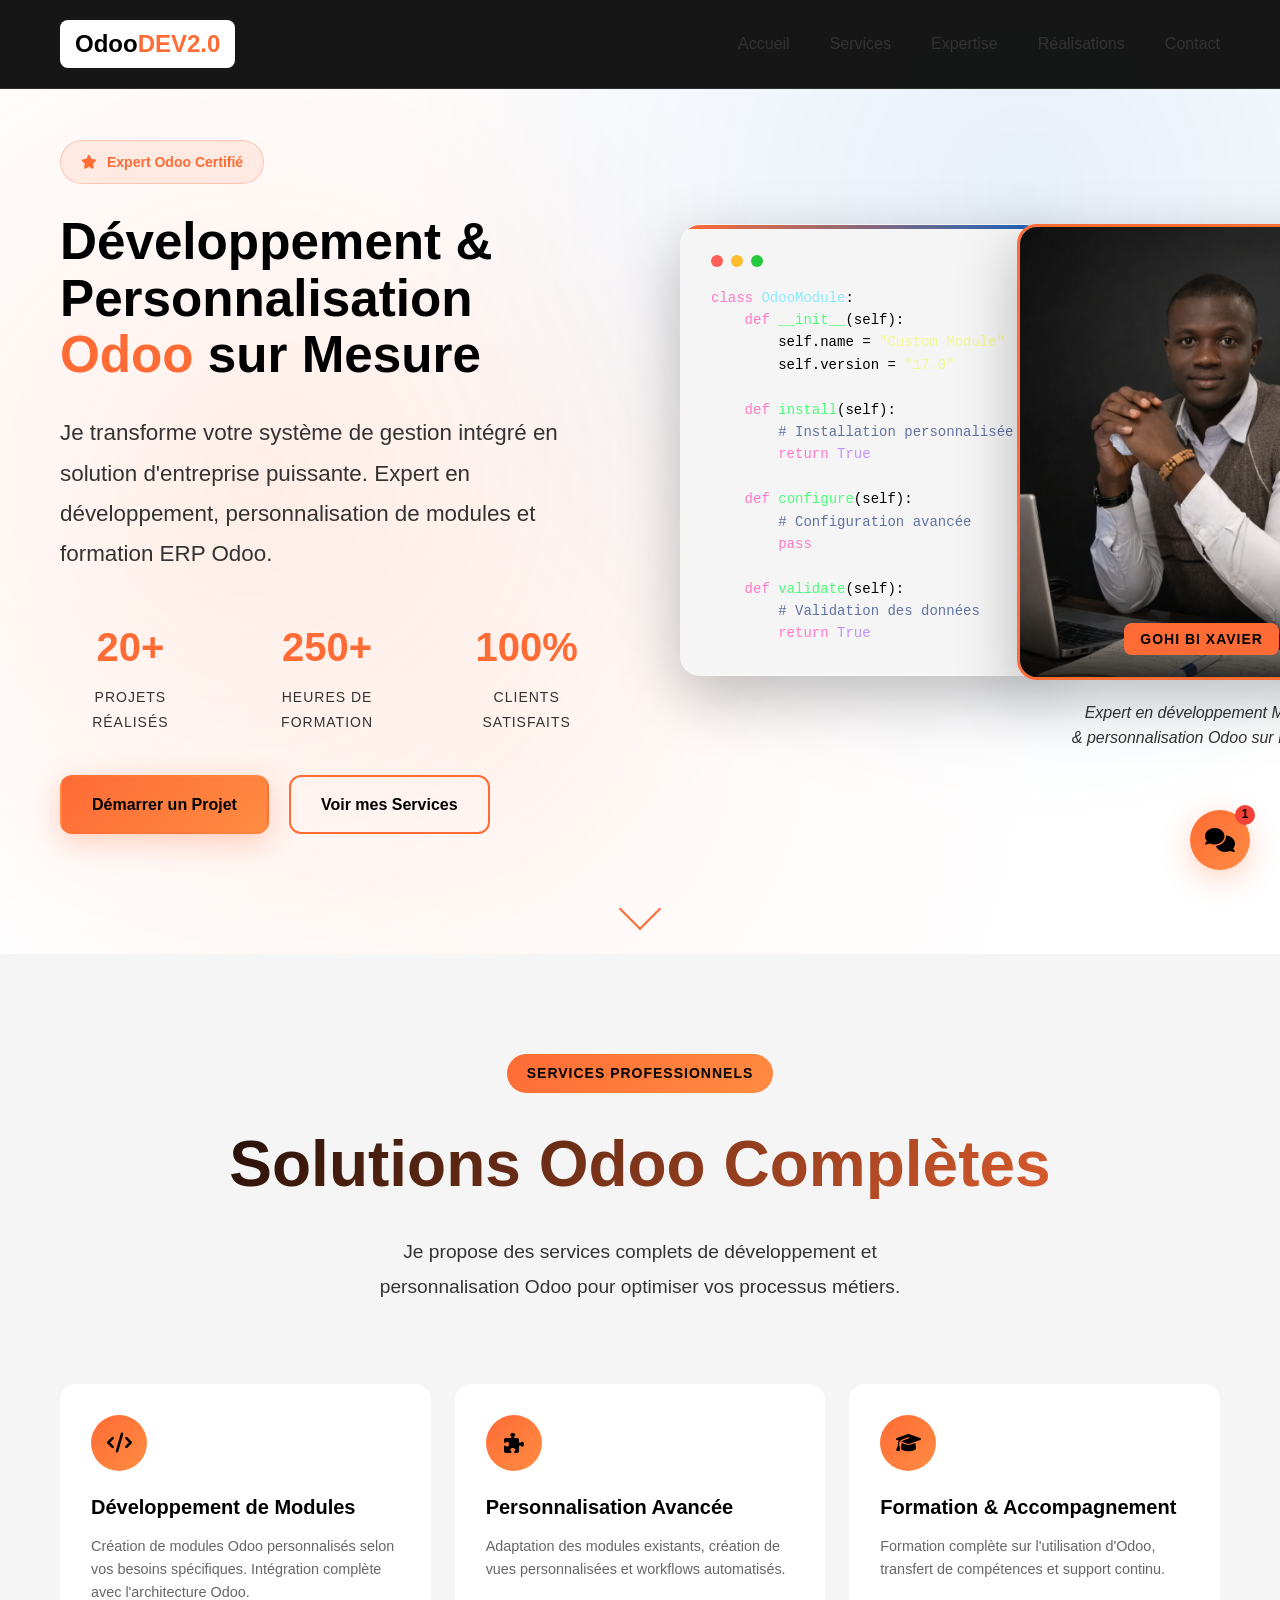
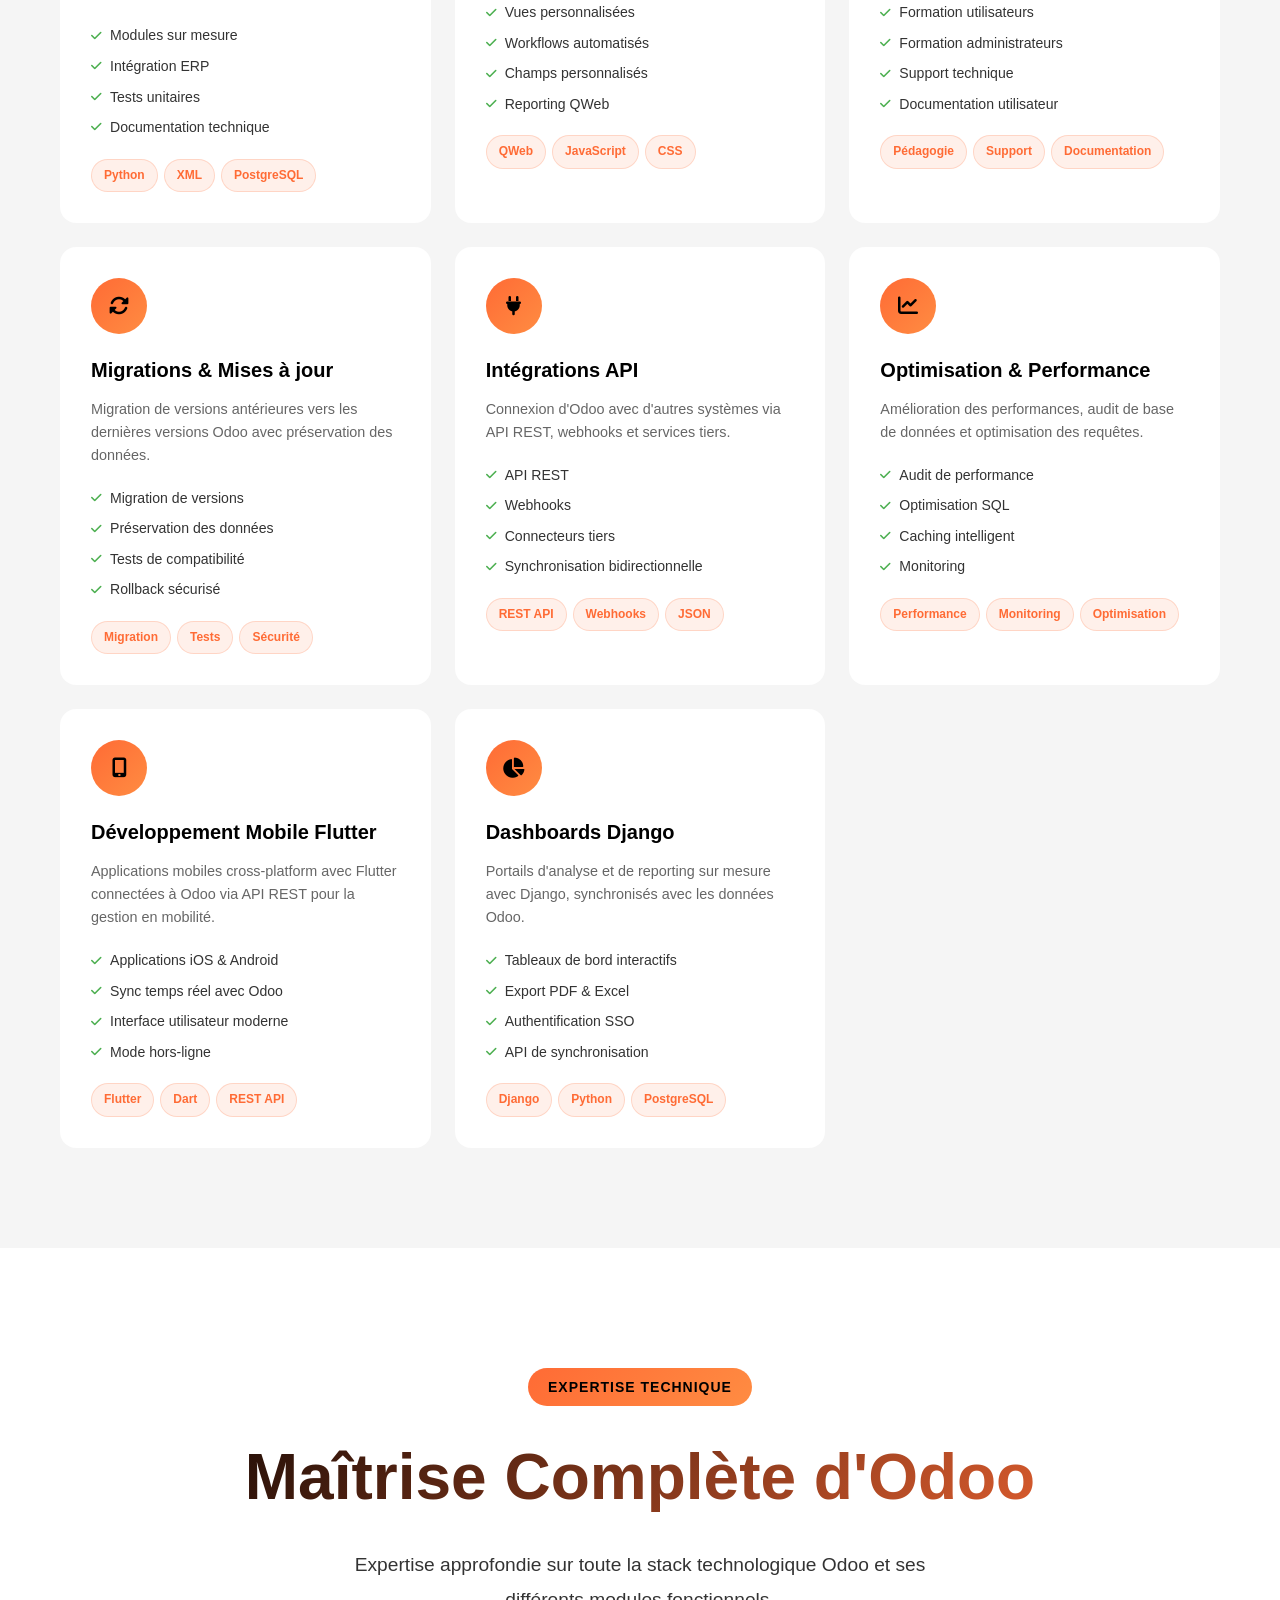
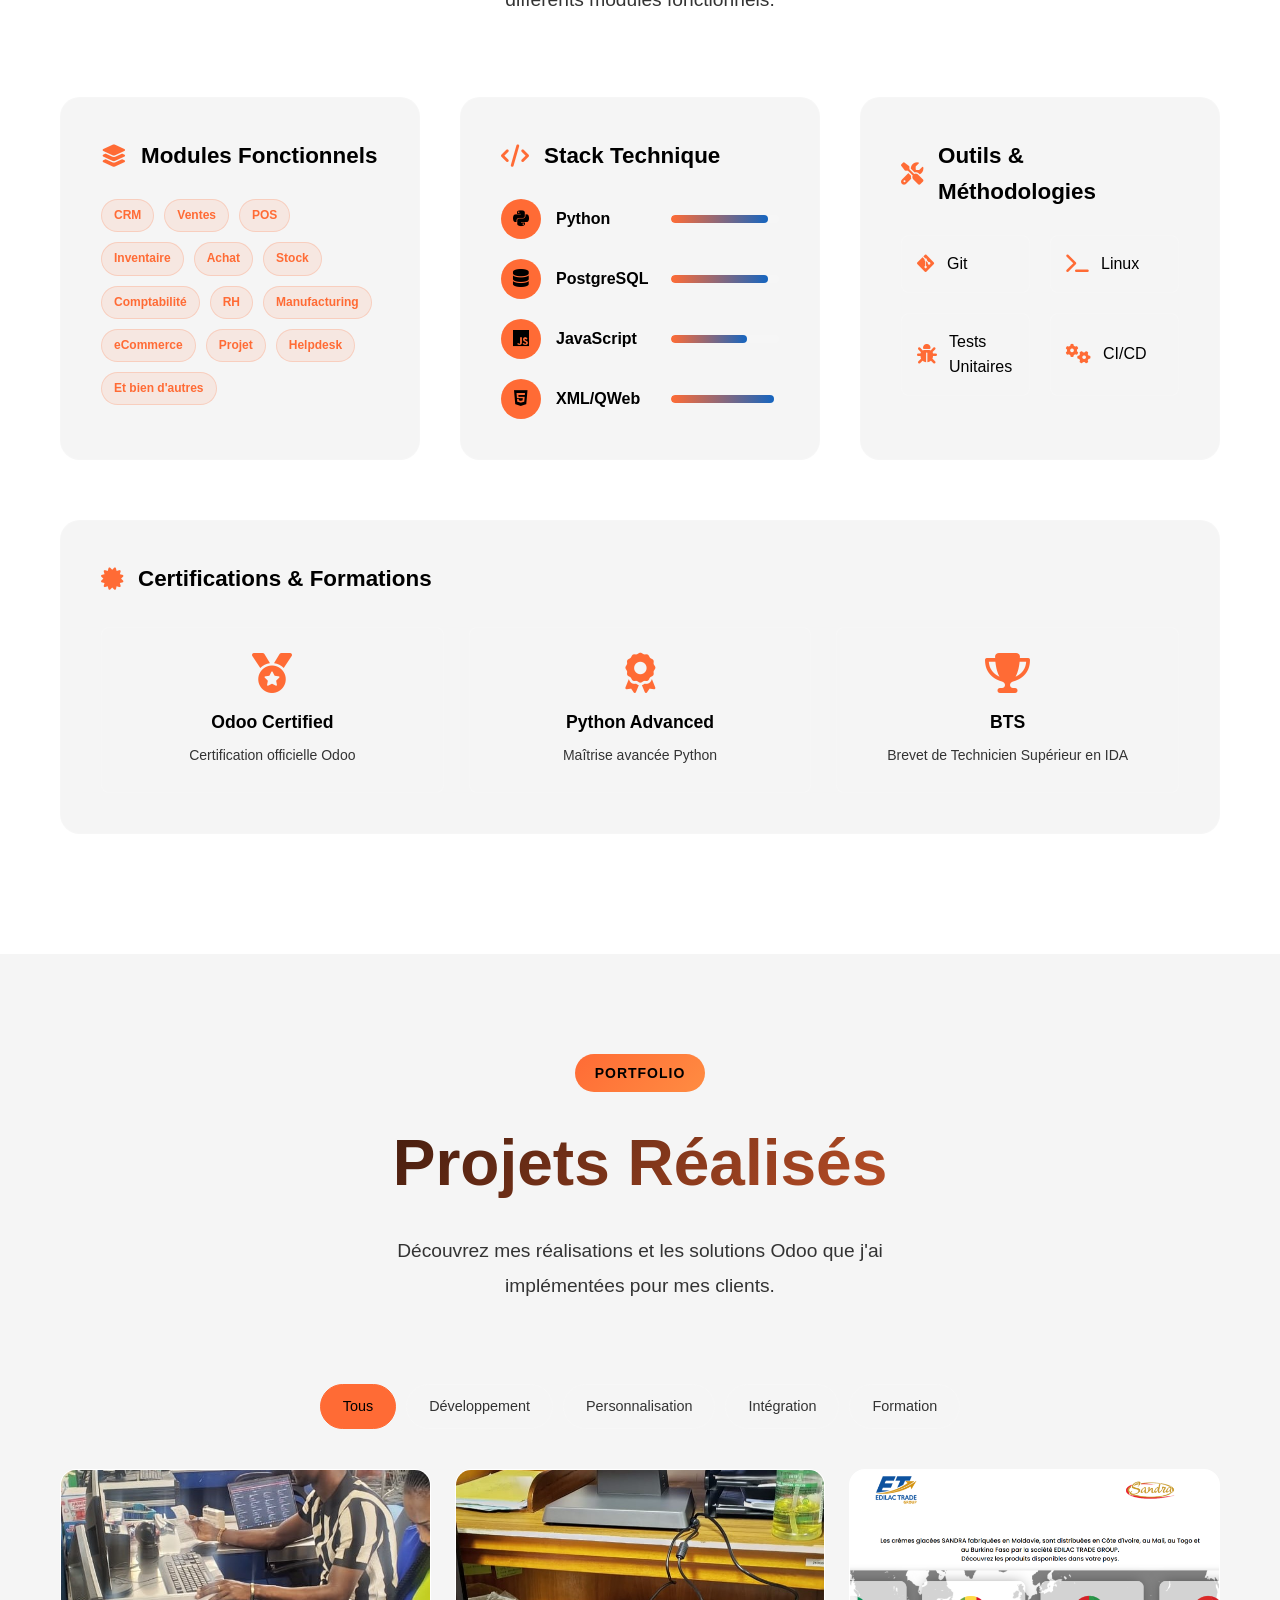
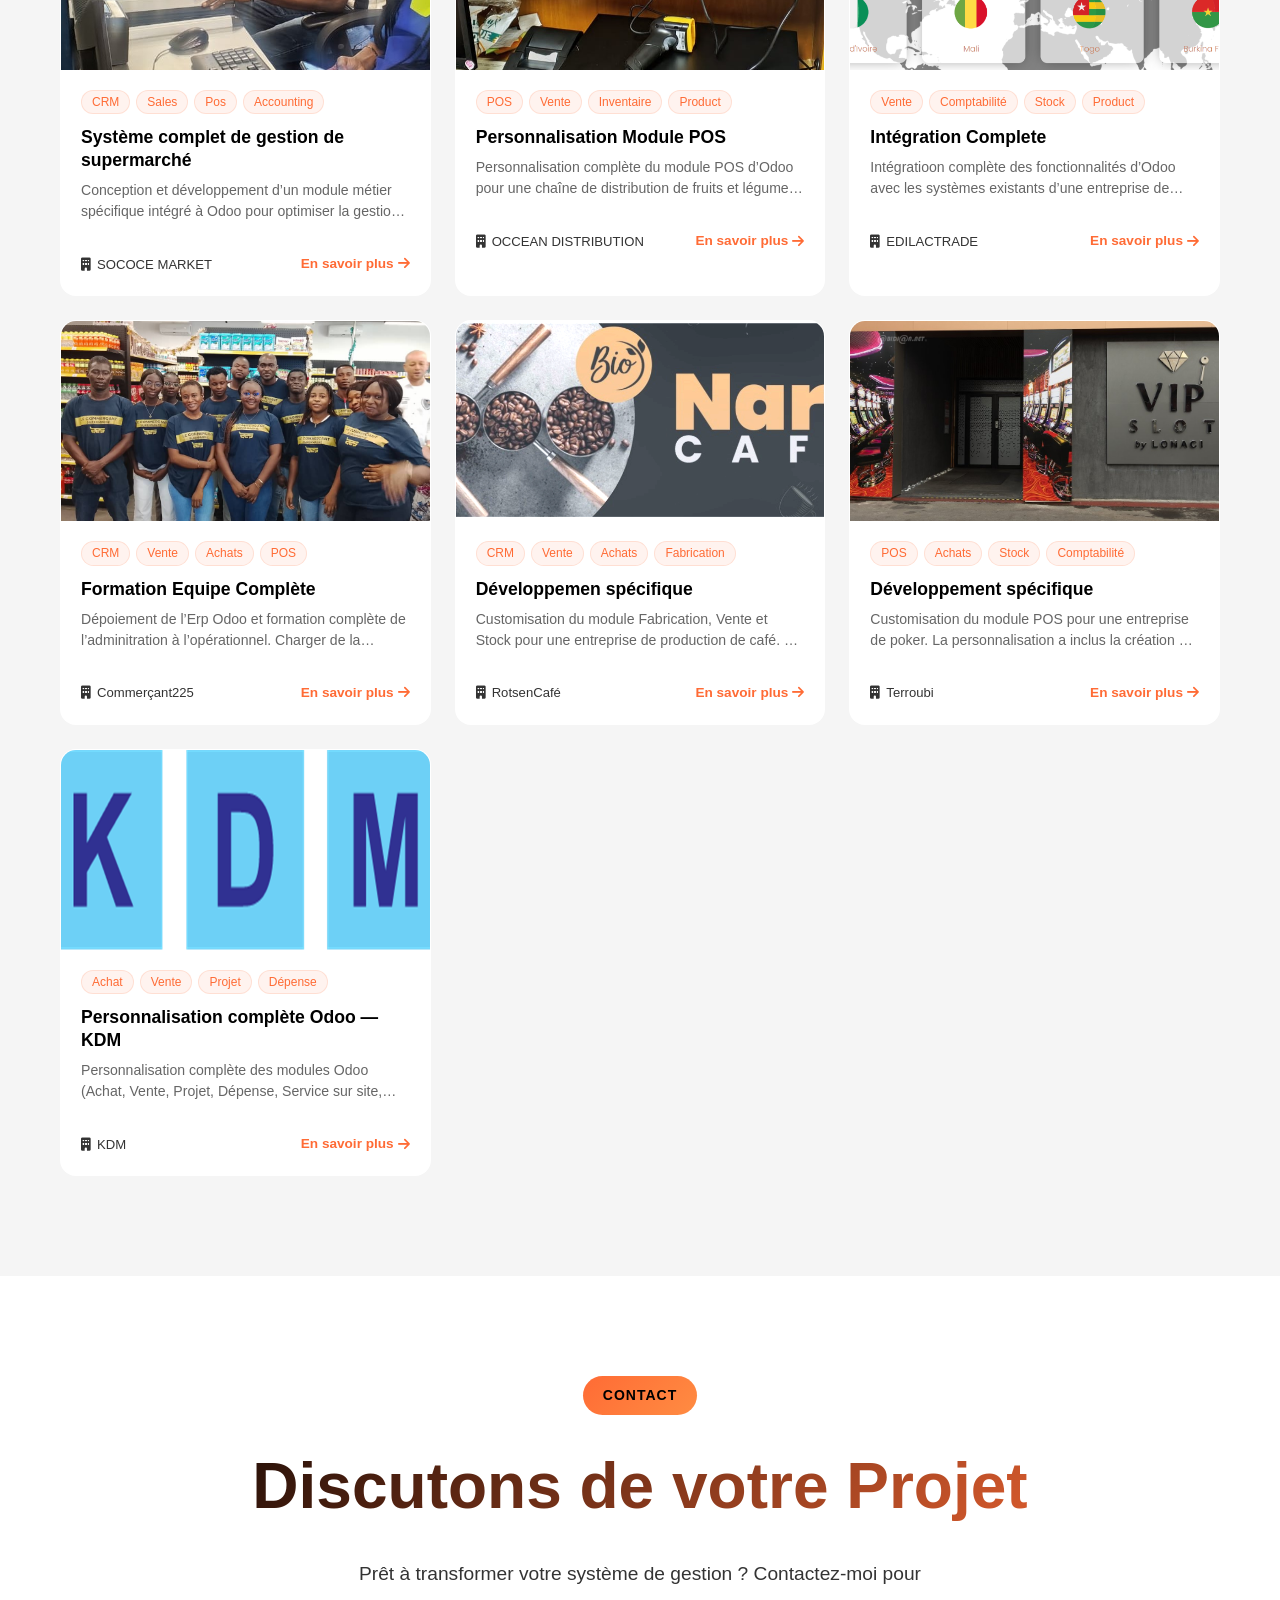
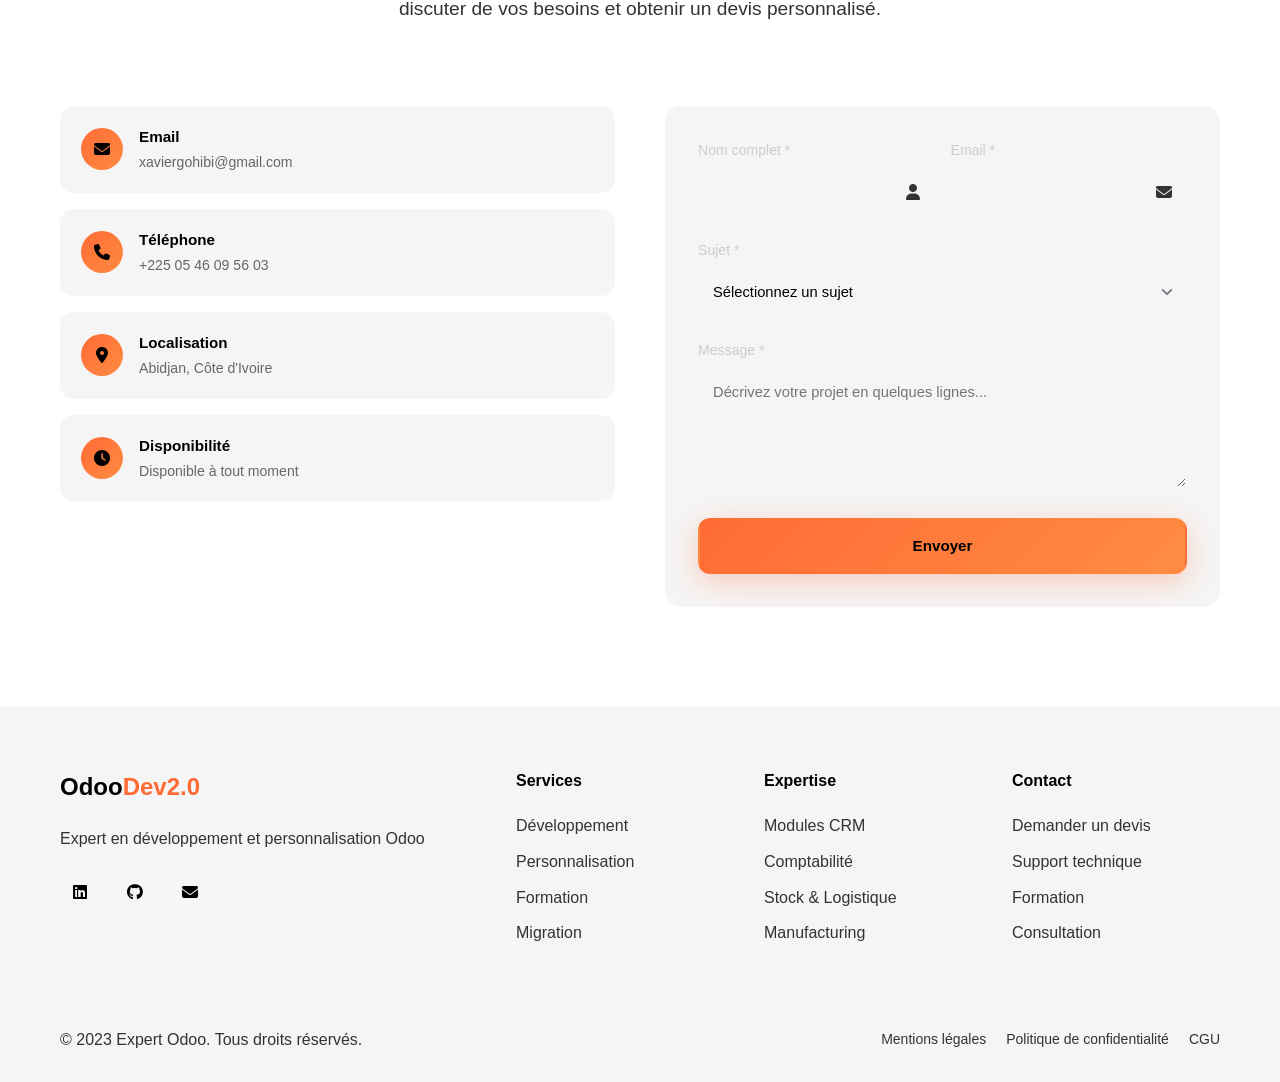
==== commit ad182d95: "MAJ des sécurités" ====
--- a/index.html
+++ b/index.html
@@ -6,8 +6,8 @@
     <title>Expert Odoo - Développement & Formation ERP</title>
     <meta name="description" content="Expert développement Odoo, personnalisation de modules, formation ERP. Solutions sur mesure pour optimiser votre système de gestion intégré.">
     <meta name="keywords" content="Odoo, ERP, développement, personnalisation, formation, consultant Odoo">
-    <meta name="author" content="Votre Nom - Expert Odoo">
-   
+    <meta name="author" content="GOHI BI XAVIER">
+    <meta http-equiv="Content-Security-Policy" content="default-src 'self'; style-src 'self' 'unsafe-inline' https://fonts.googleapis.com https://cdnjs.cloudflare.com; font-src 'self' https://fonts.gstatic.com https://cdnjs.cloudflare.com; script-src 'self'; img-src 'self' data: https:; connect-src 'self' https://api.web3forms.com; frame-src 'none'; object-src 'none'; form-action 'none'">
     
     <!-- Open Graph Meta Tags -->
     <meta property="og:title" content="Expert Odoo - Développement & Formation ERP">
@@ -16,7 +16,7 @@
     
     <!-- Fonts -->
     <link href="https://fonts.googleapis.com/css2?family=Inter:wght@300;400;500;600;700;800&display=swap" rel="stylesheet">
-    <link rel="stylesheet" href="https://cdnjs.cloudflare.com/ajax/libs/font-awesome/6.4.0/css/all.min.css">
+    <link rel="stylesheet" href="https://cdnjs.cloudflare.com/ajax/libs/font-awesome/6.4.0/css/all.min.css" integrity="sha384-iw3OoTErCYJJB9mCa8LNS2hbsQ7M3C0EpIsO/H5+EGAkPGc6rk+V8i04oW/K5xq0" crossorigin="anonymous" referrerpolicy="no-referrer">
     
     <!-- CSS -->
     <link rel="stylesheet" href="css/style.css">
@@ -27,7 +27,7 @@
     <nav class="navbar" id="navbar">
         <div class="nav-container">
             <div class="nav-logo">
-                <h2>Odoo<span class="highlight">DEV</span></h2>
+                <h2>Odoo<span class="highlight">DEV2.0</span></h2>
             </div>
             <div class="nav-menu" id="nav-menu">
                 <a href="#accueil" class="nav-link">Accueil</a>
@@ -62,11 +62,11 @@
                 </p>
                 <div class="hero-stats">
                     <div class="stat">
-                        <span class="stat-number">15+</span>
+                        <span class="stat-number">20+</span>
                         <span class="stat-label">Projets Réalisés</span>
                     </div>
                     <div class="stat">
-                        <span class="stat-number">150+</span>
+                        <span class="stat-number">250+</span>
                         <span class="stat-label">Heures de Formation</span>
                     </div>
                     <div class="stat">
@@ -114,13 +114,12 @@
                     <div class="profile-photo-container">
                         <div class="profile-photo">
                             <img src="images/image_acceuil.jpeg" alt="Photo de Profil" class="profile-image">
-                            <!--<iframe src="images/KD.jpg" class="profile-image" frameborder="0"></iframe> -->
                             <div class="photo-overlay">
                                 <span class="photo-badge">GOHI BI XAVIER</span>
                             </div>
                         </div>
                         <div class="photo-caption">
-                            <p>Expert en développement et personnalisation Odoo</p>
+                            <p>Expert en développement Mobile <br> & personnalisation Odoo sur mesure</p>
                         </div>
                     </div>
                 </div>
@@ -526,7 +525,7 @@
             <div class="footer-content">
                 <div class="footer-section">
                     <div class="footer-logo">
-                        <h3>Odoo<span class="highlight">Dev</span></h3>
+                        <h3>Odoo<span class="highlight">Dev2.0</span></h3>
                         <p>Expert en développement et personnalisation Odoo</p>
                     </div>
                     <div class="social-links">
@@ -570,7 +569,7 @@
                 </div>
             </div>
             <div class="footer-bottom">
-                <p>&copy; 2024 Expert Odoo. Tous droits réservés.</p>
+                <p>&copy; 2023 Expert Odoo. Tous droits réservés.</p>
                 <div class="footer-bottom-links">
                     <a href="#">Mentions légales</a>
                     <a href="#">Politique de confidentialité</a>
@@ -642,8 +641,7 @@
     </button>
 
     <!-- JavaScript -->
-     <!-- <script src="js/utils.js"></script> -->
-     <script src="js/portfolio.js"></script>
+    <script src="js/portfolio.js"></script>
      <script src="js/contact.js"></script>
      <script src="js/chat.js"></script>
 </body>
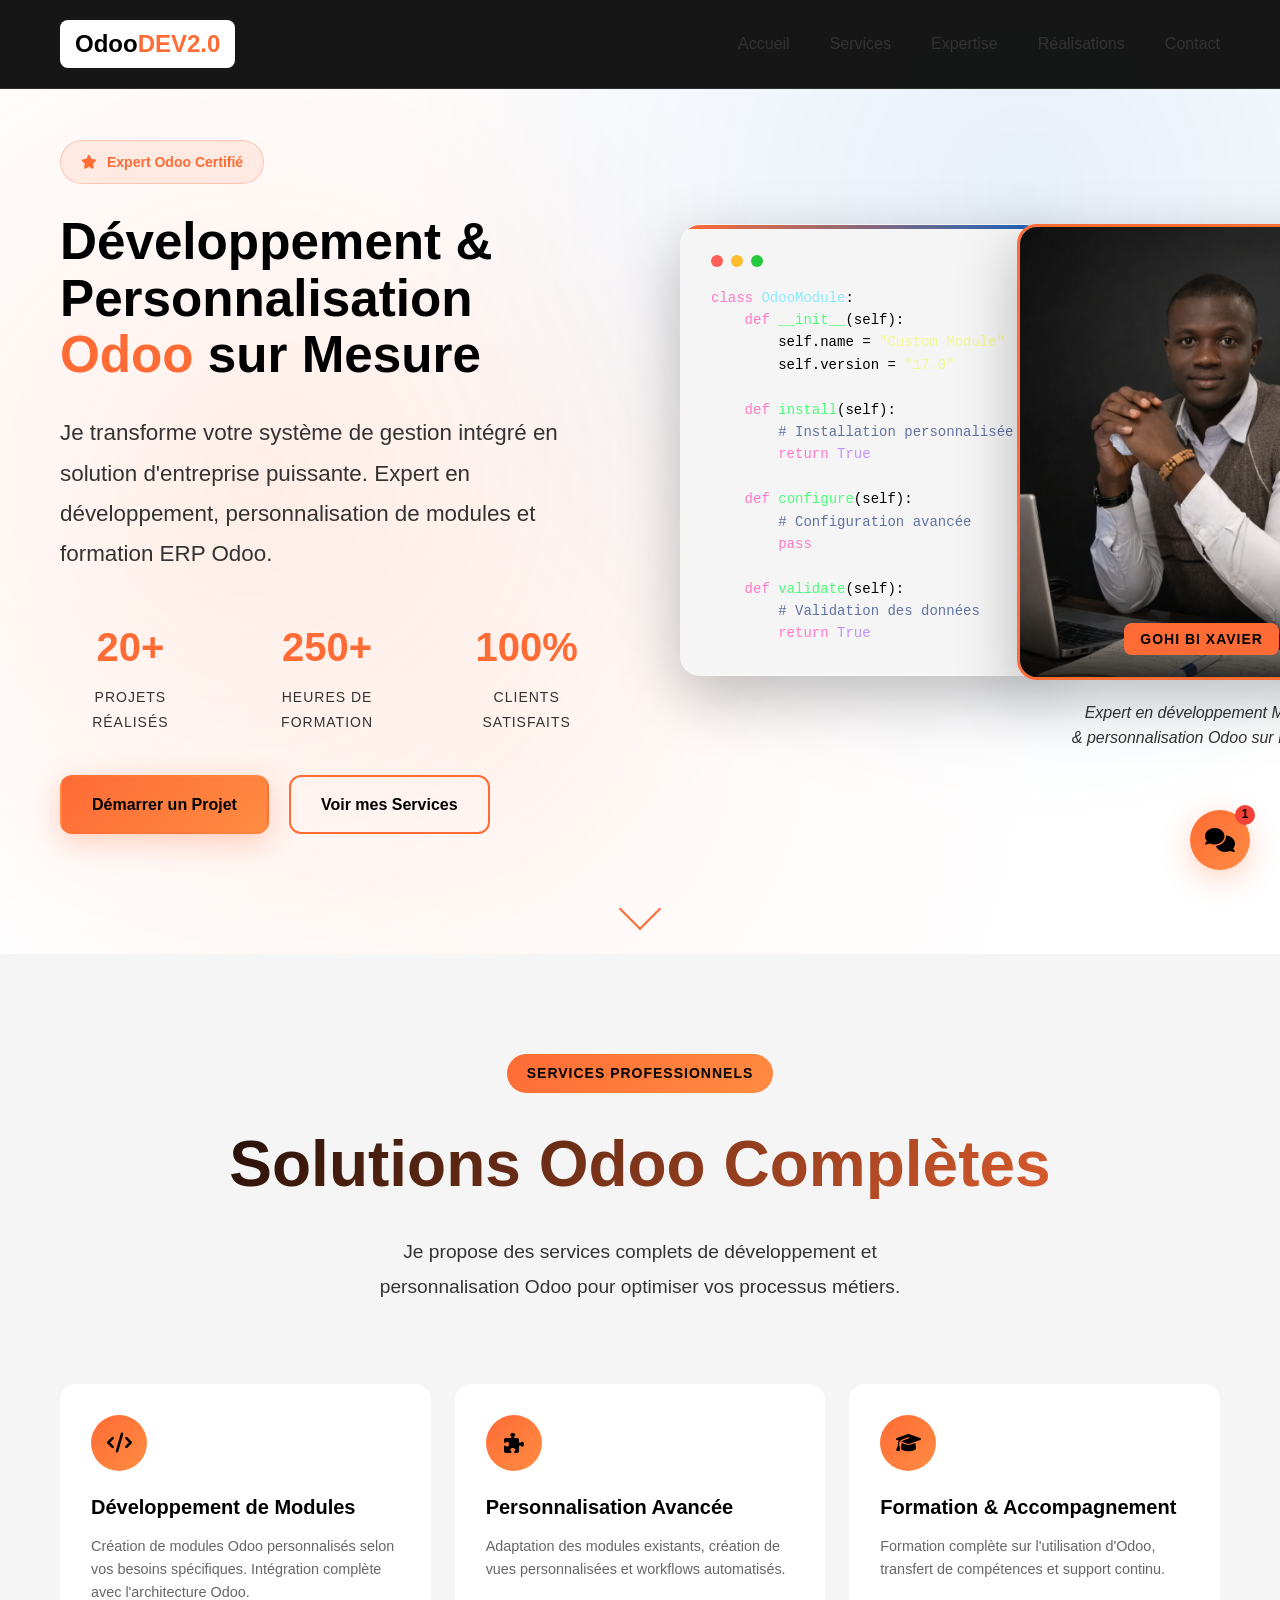
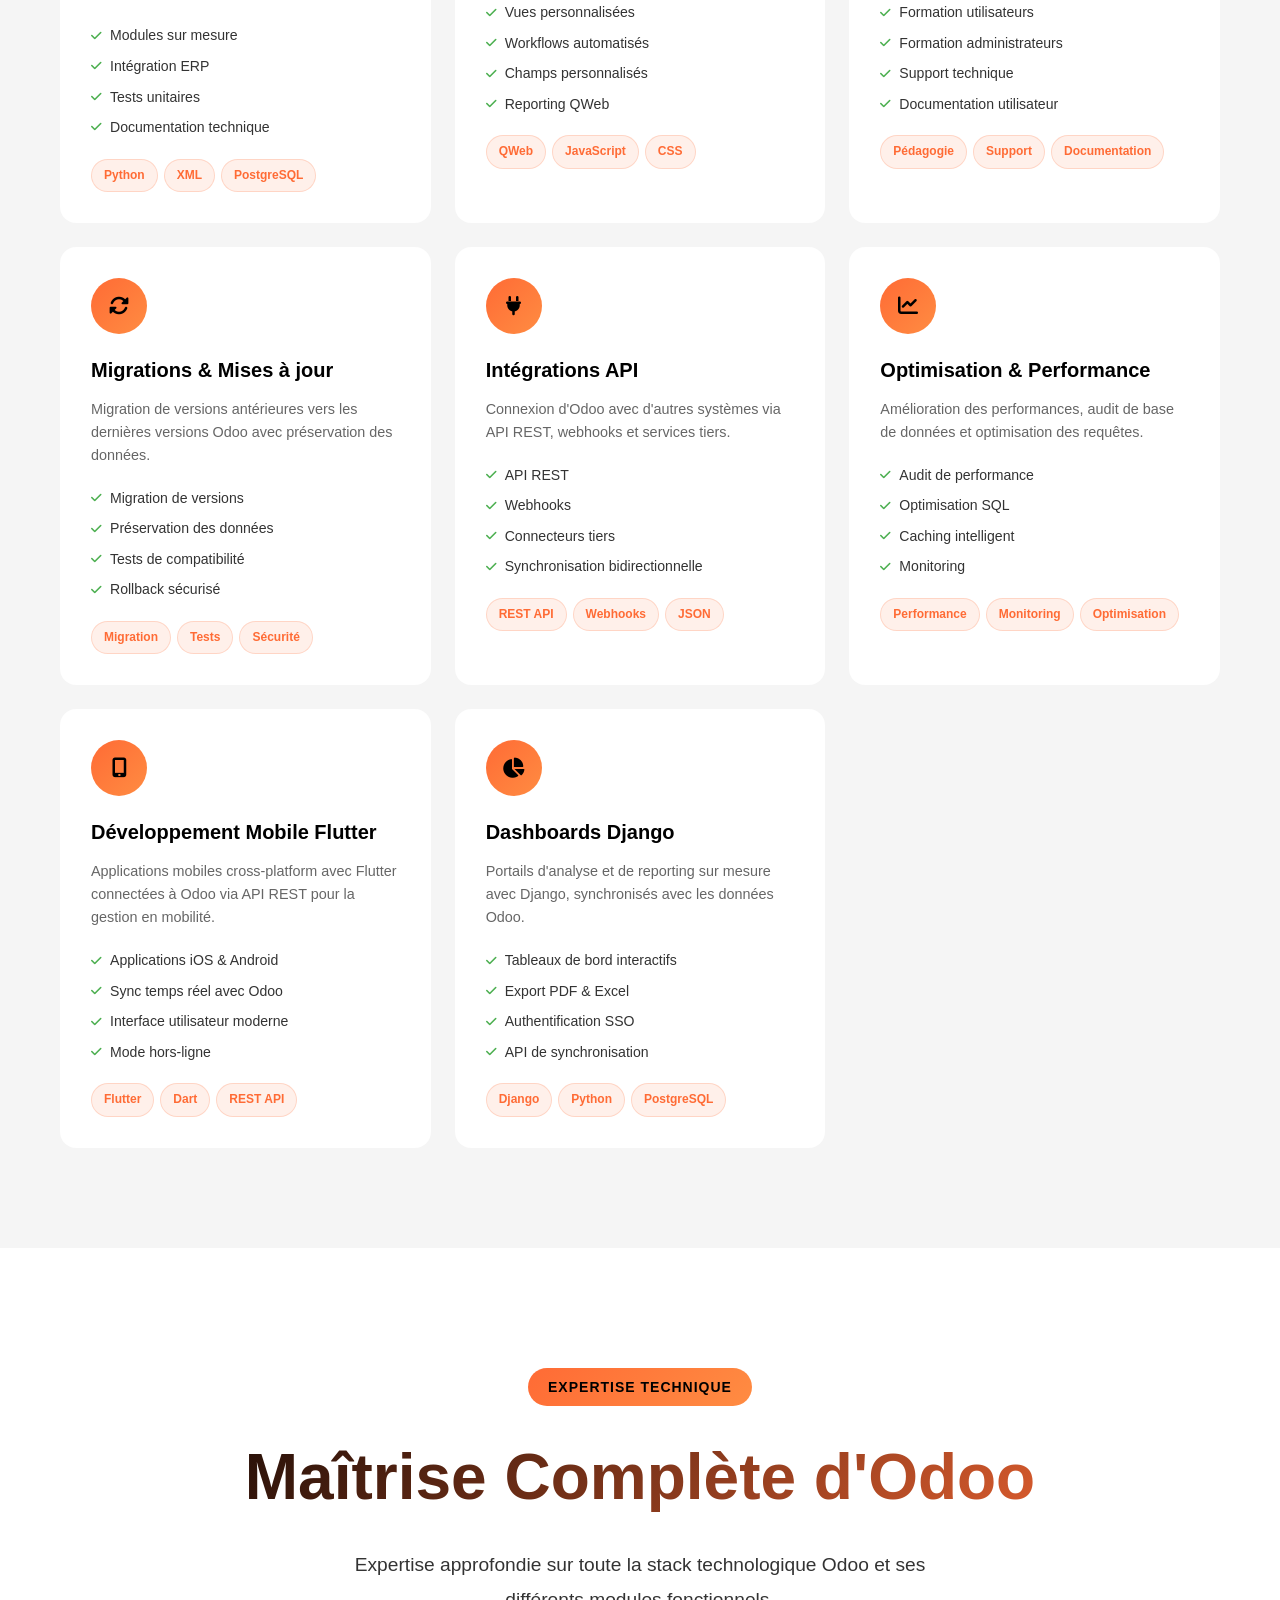
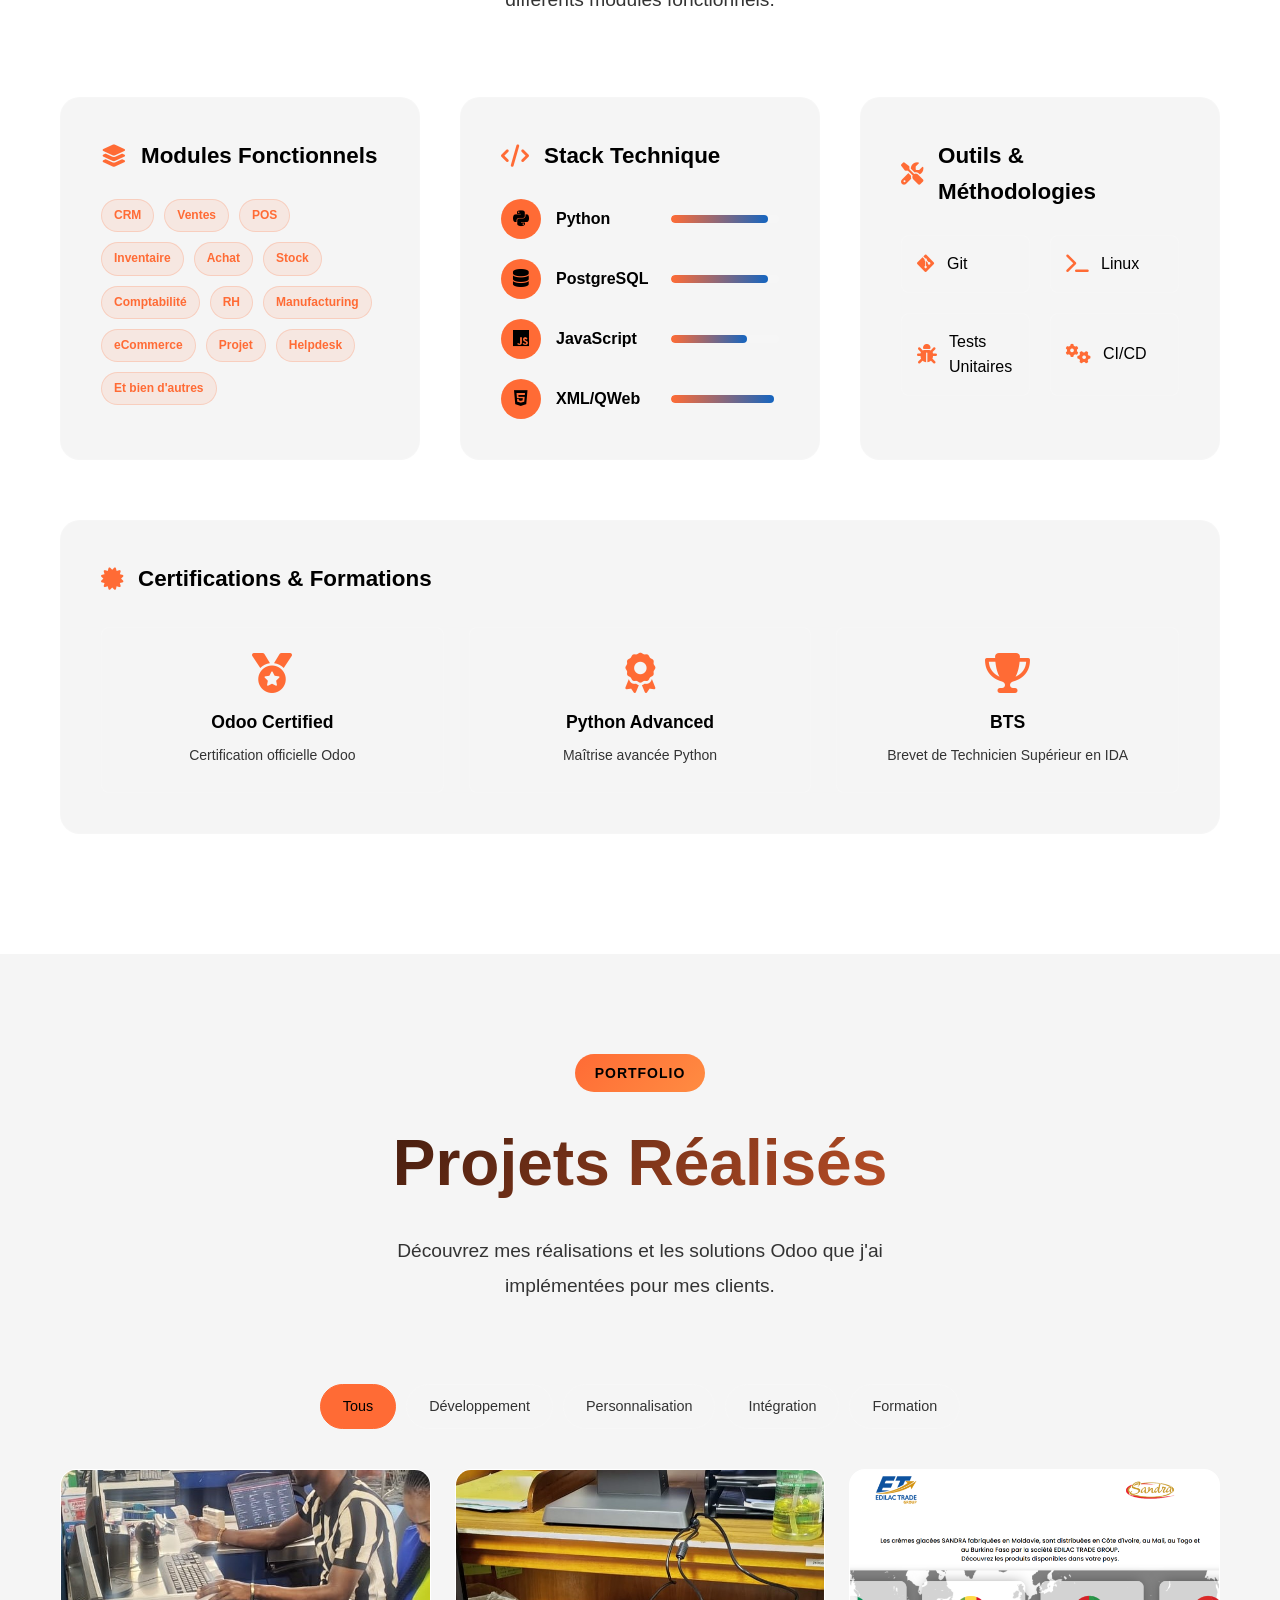
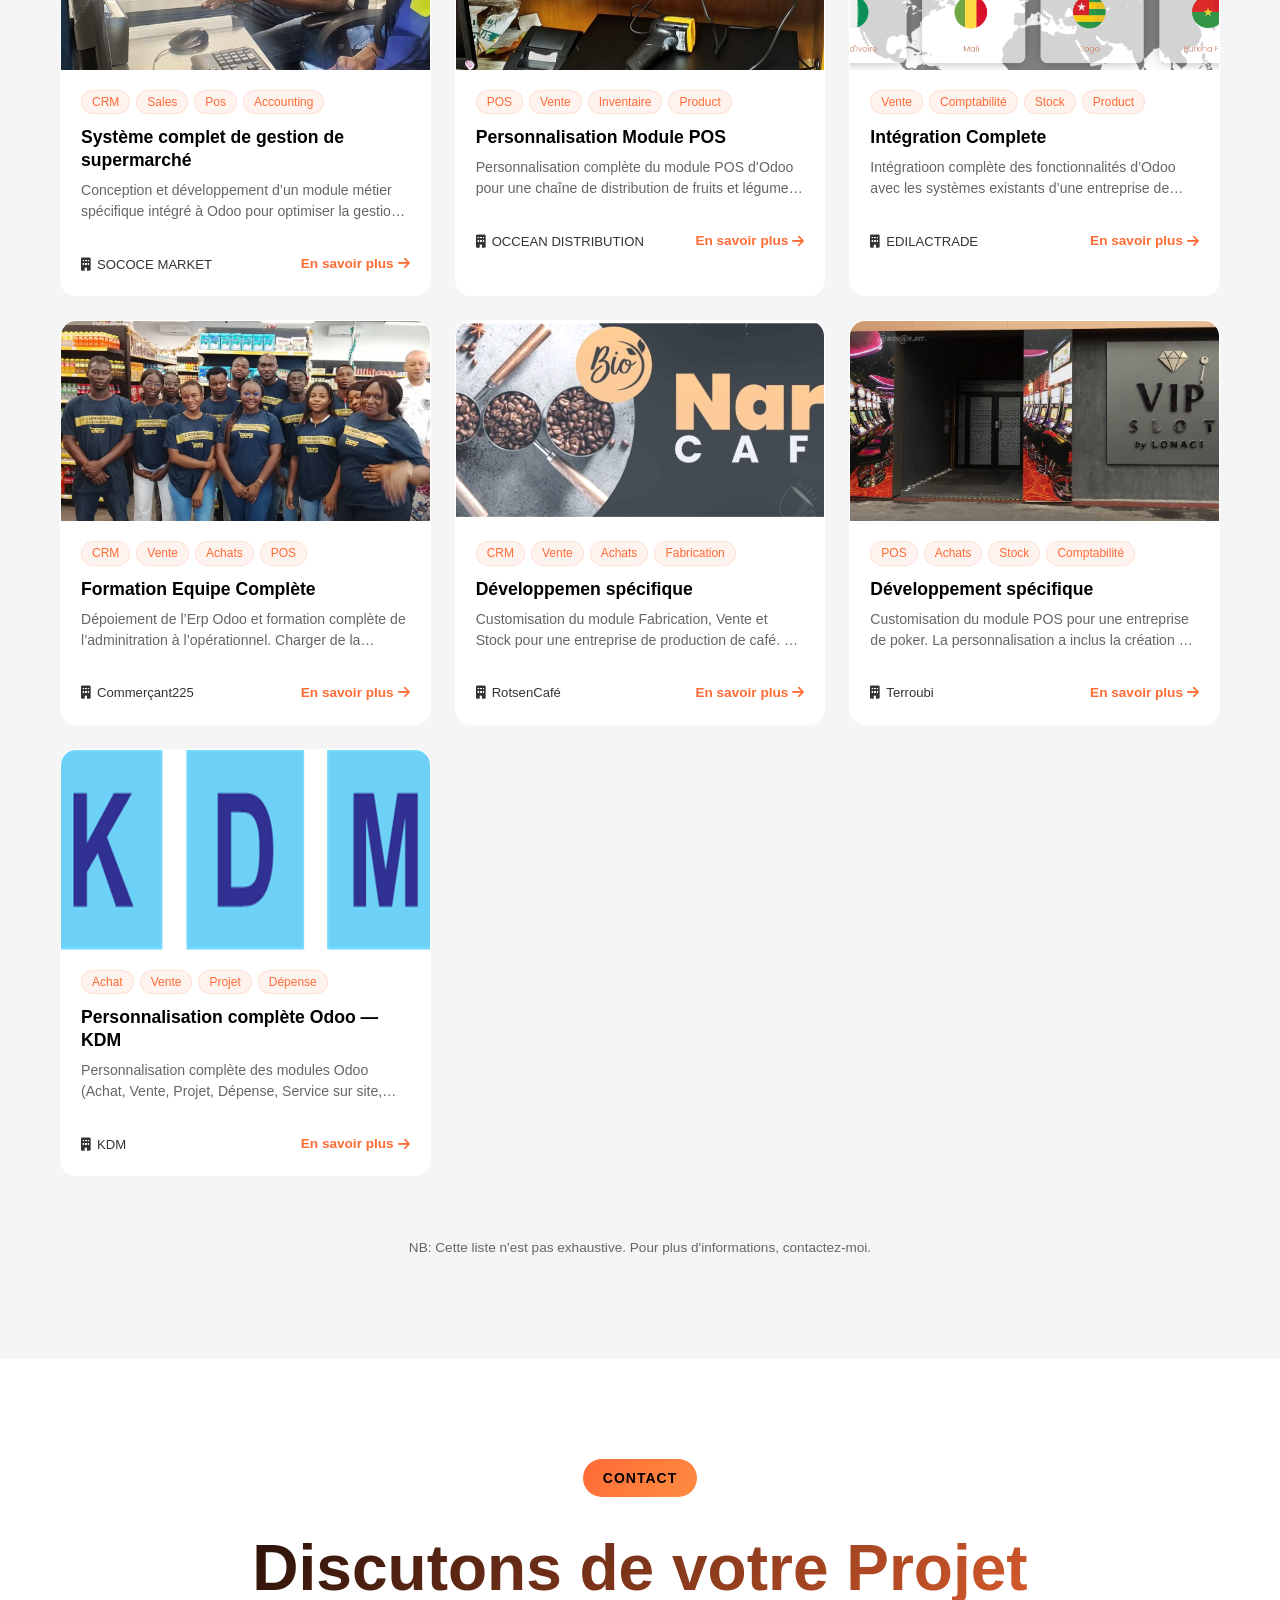
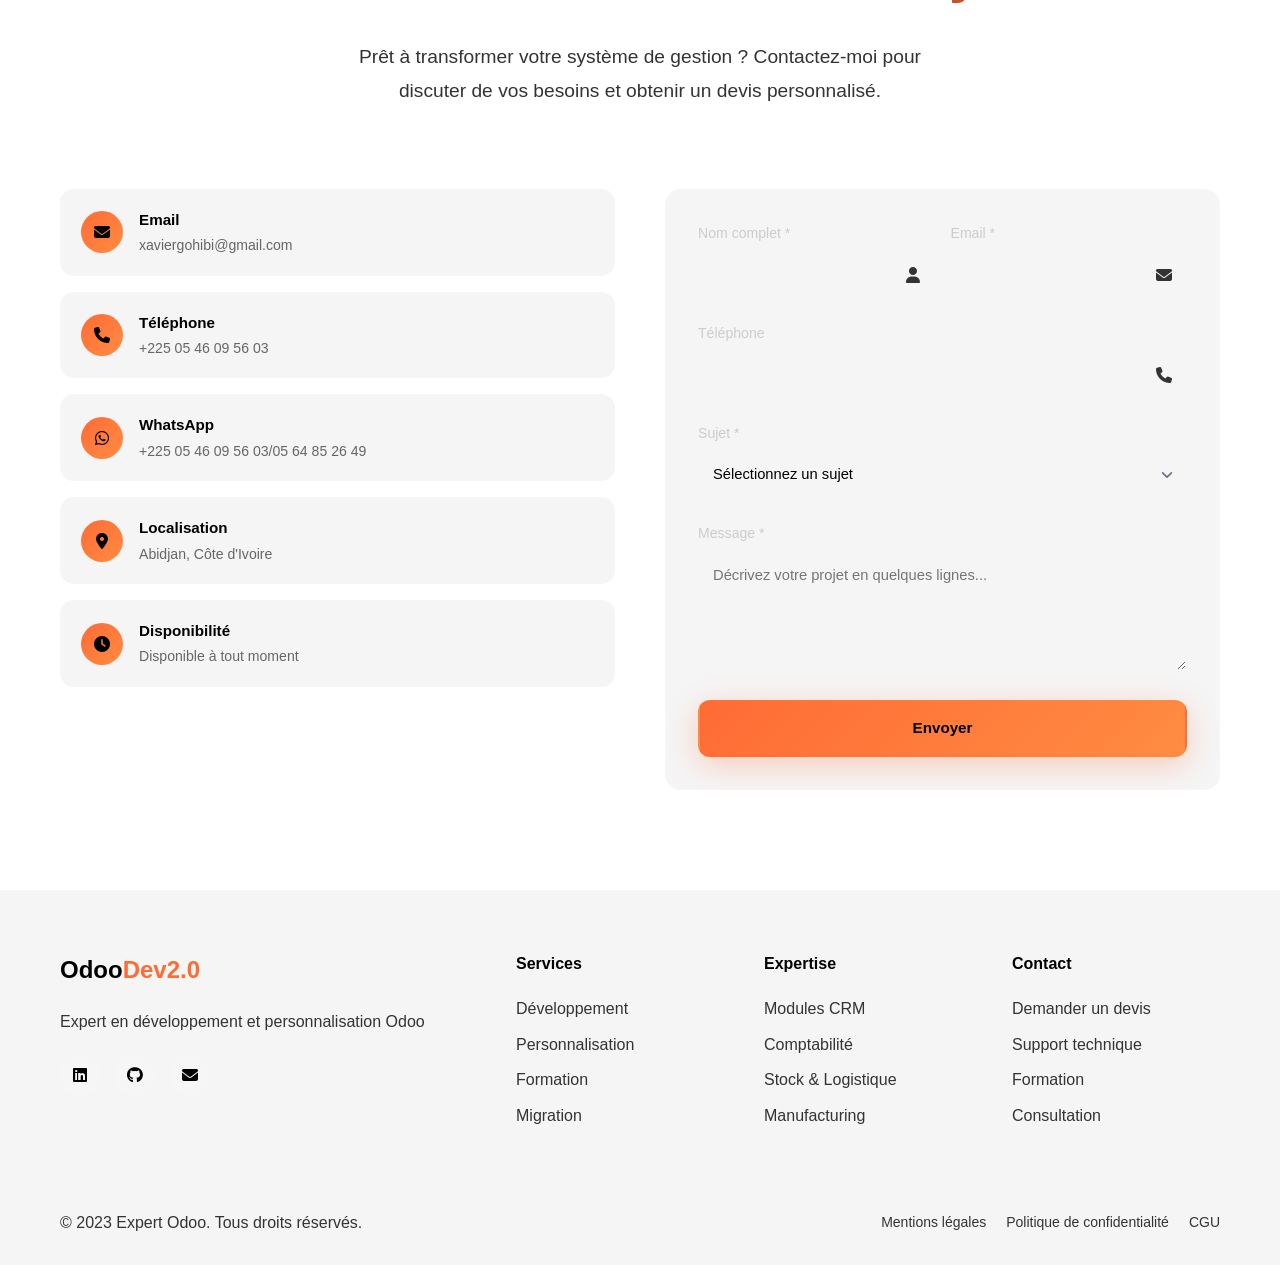
==== commit 4c947142: "MAJ sur le formulaire ajout du téléphone" ====
--- a/index.html
+++ b/index.html
@@ -431,6 +431,7 @@
             <div class="portfolio-grid" id="portfolio-grid">
                 <!-- Portfolio items will be populated by JavaScript -->
             </div>
+            <p class="portfolio-note">NB: Cette liste n'est pas exhaustive. Pour plus d'informations, contactez-moi.</p>
         </div>
     </section>
 
@@ -467,6 +468,15 @@
                     </div>
                     <div class="contact-item">
                         <div class="contact-icon">
+                            <i class="fab fa-whatsapp"></i>
+                        </div>
+                        <div class="contact-details">
+                            <h3>WhatsApp</h3>
+                            <p>+225 05 46 09 56 03/05 64 85 26 49</p>
+                        </div>
+                    </div>
+                    <div class="contact-item">
+                        <div class="contact-icon">
                             <i class="fas fa-map-marker-alt"></i>
                         </div>
                         <div class="contact-details">
@@ -495,6 +505,10 @@
                             <label for="email">Email *</label>
                             <input type="email" id="email" name="email" required>
                         </div>
+                    </div>
+                    <div class="form-group">
+                        <label for="phone">Téléphone</label>
+                        <input type="tel" id="phone" name="phone">
                     </div>
                     <div class="form-group">
                         <label for="subject">Sujet *</label>
--- a/css/style.css
+++ b/css/style.css
@@ -1192,6 +1192,15 @@
     gap: 8px;
 }
 
+.portfolio-note {
+    text-align: center;
+    color: var(--medium-gray);
+    font-size: 0.85rem;
+    margin-top: 40px;
+    padding-top: 20px;
+    border-top: 1px solid rgba(255, 255, 255, 0.06);
+}
+
 /* ===================================
    CONTACT SECTION
    =================================== */
